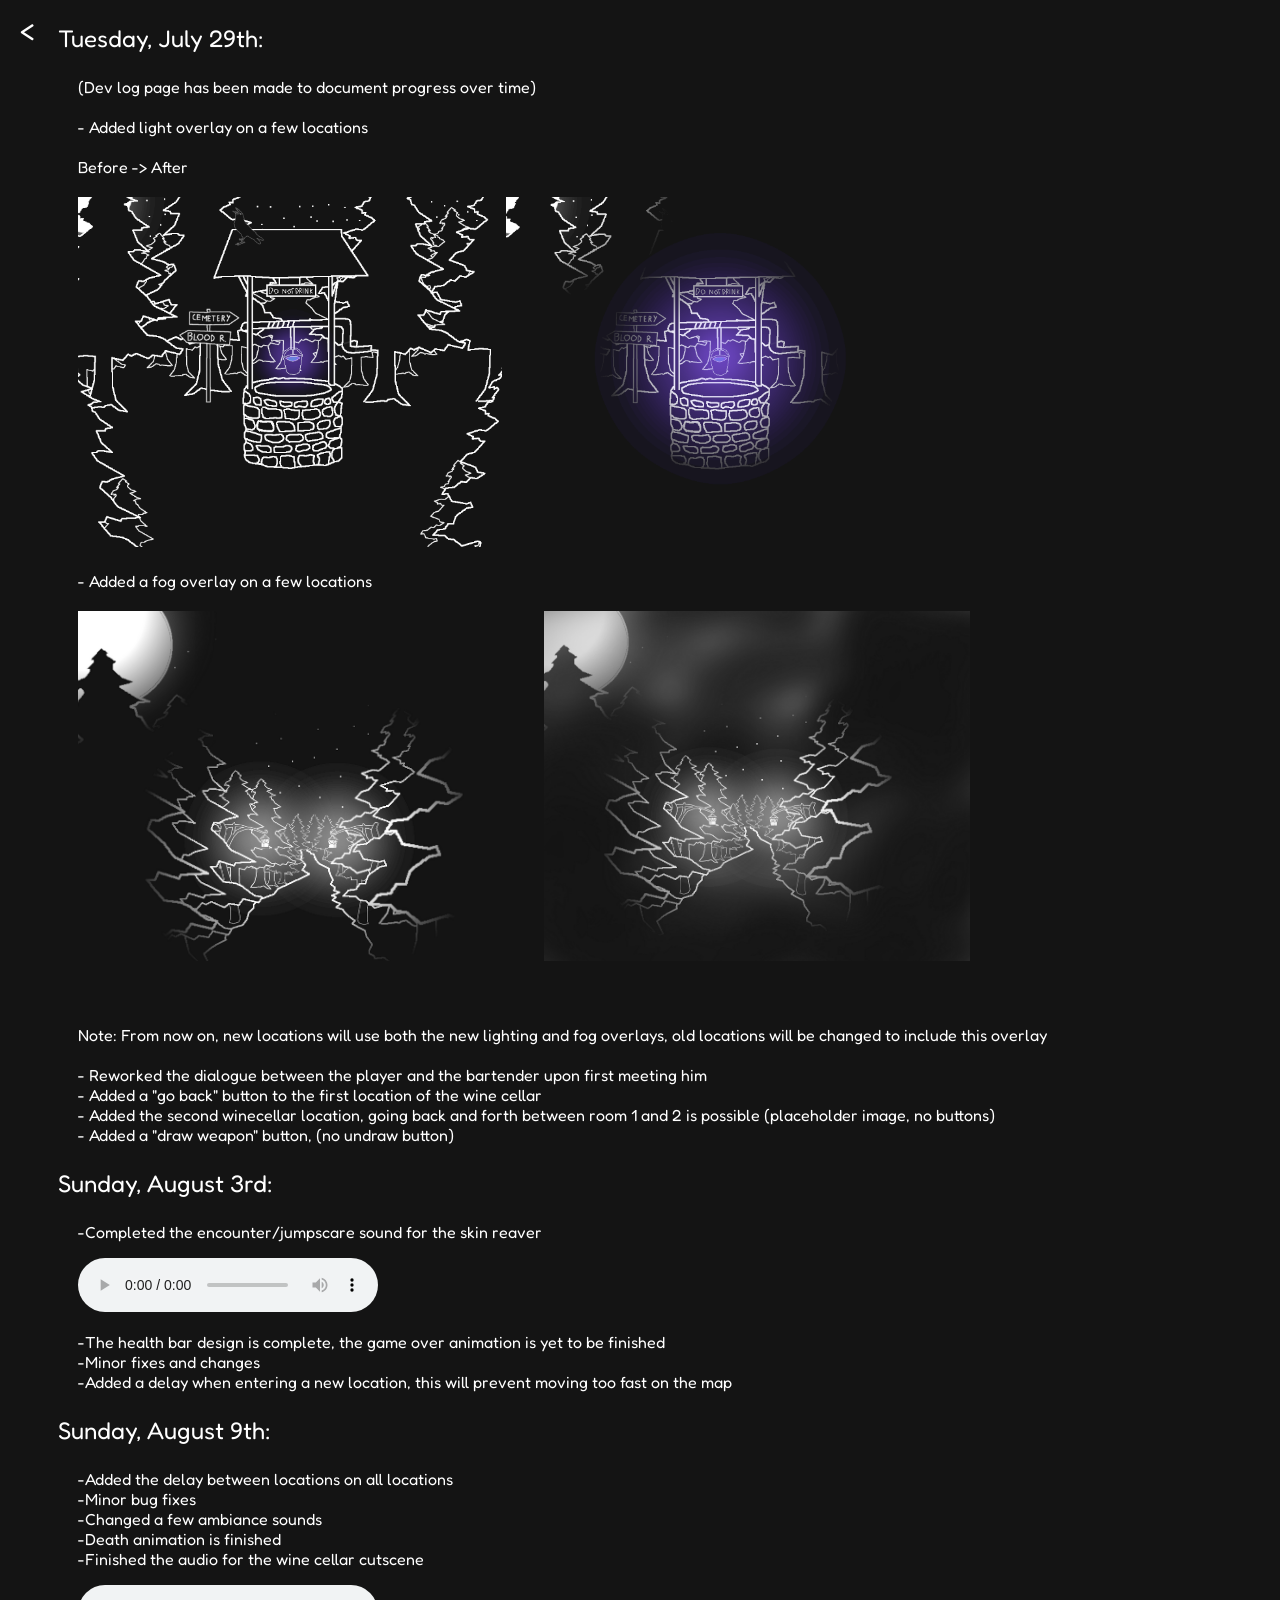
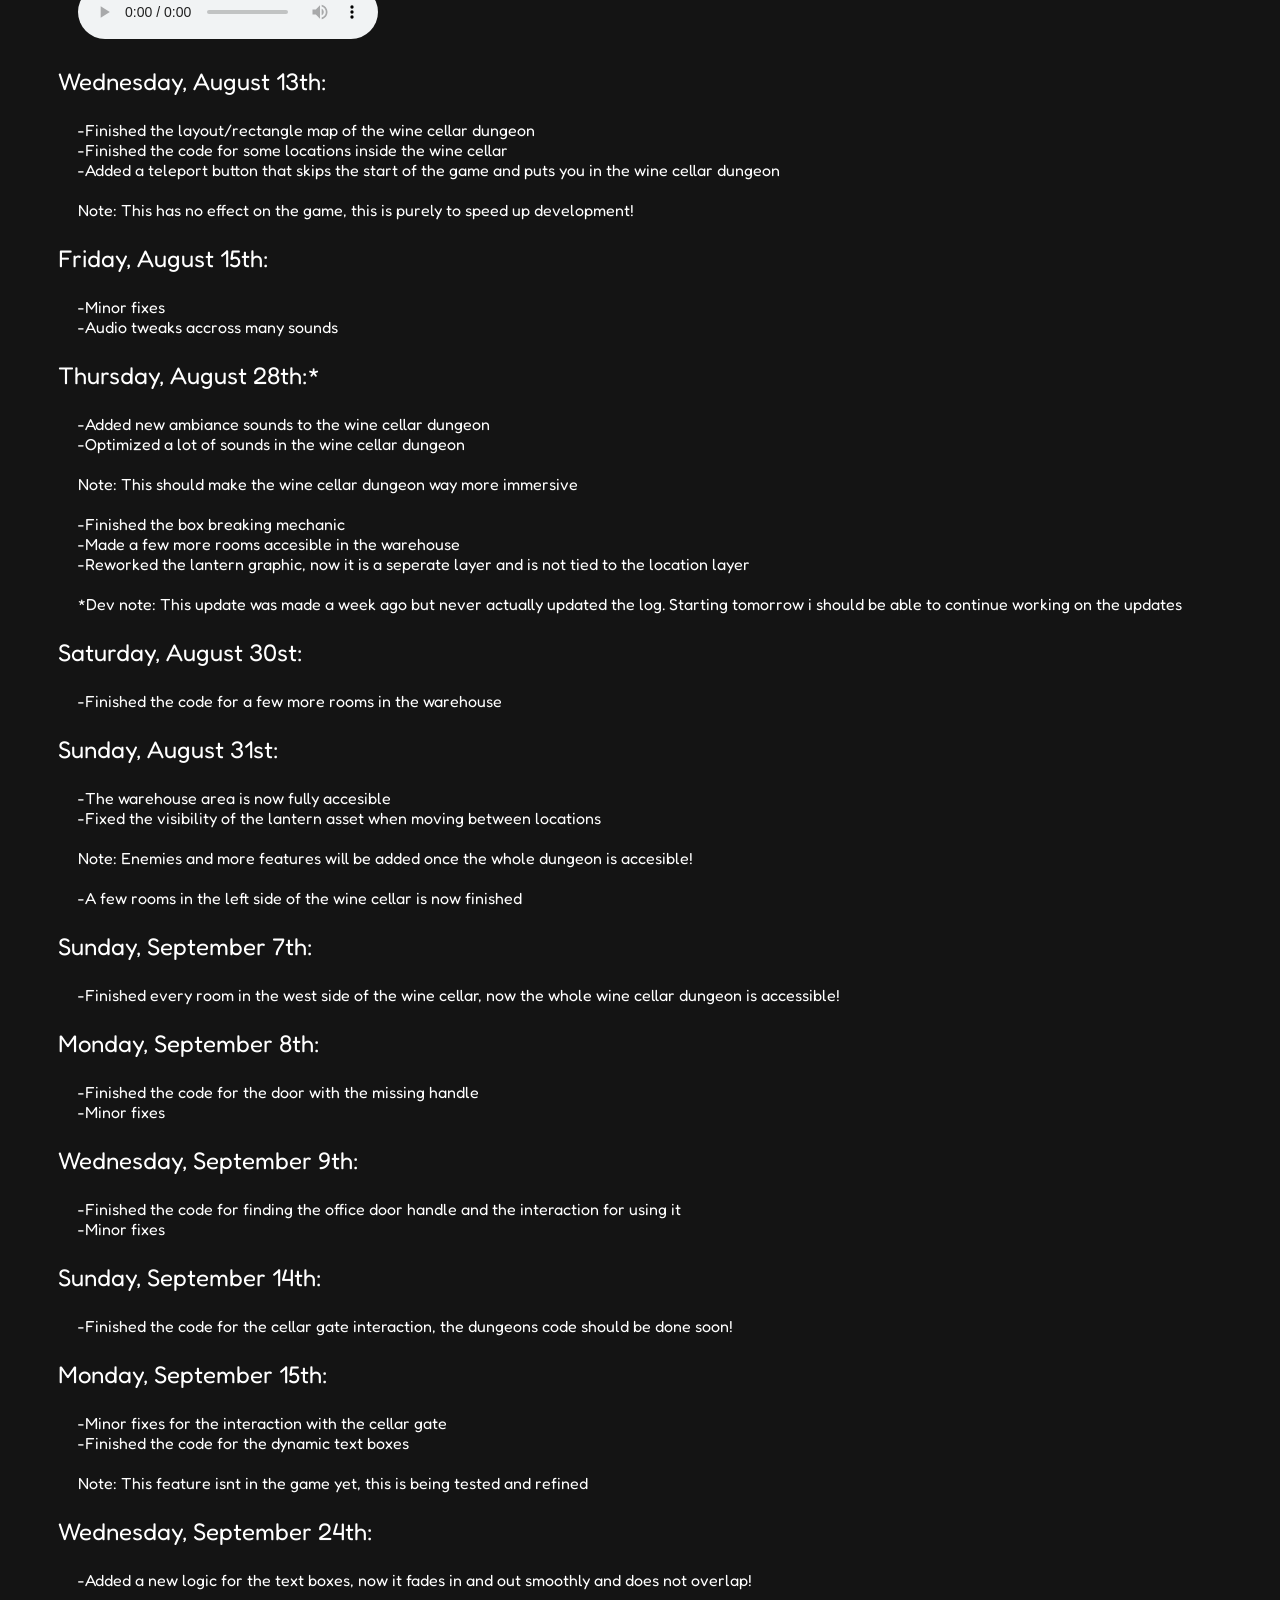
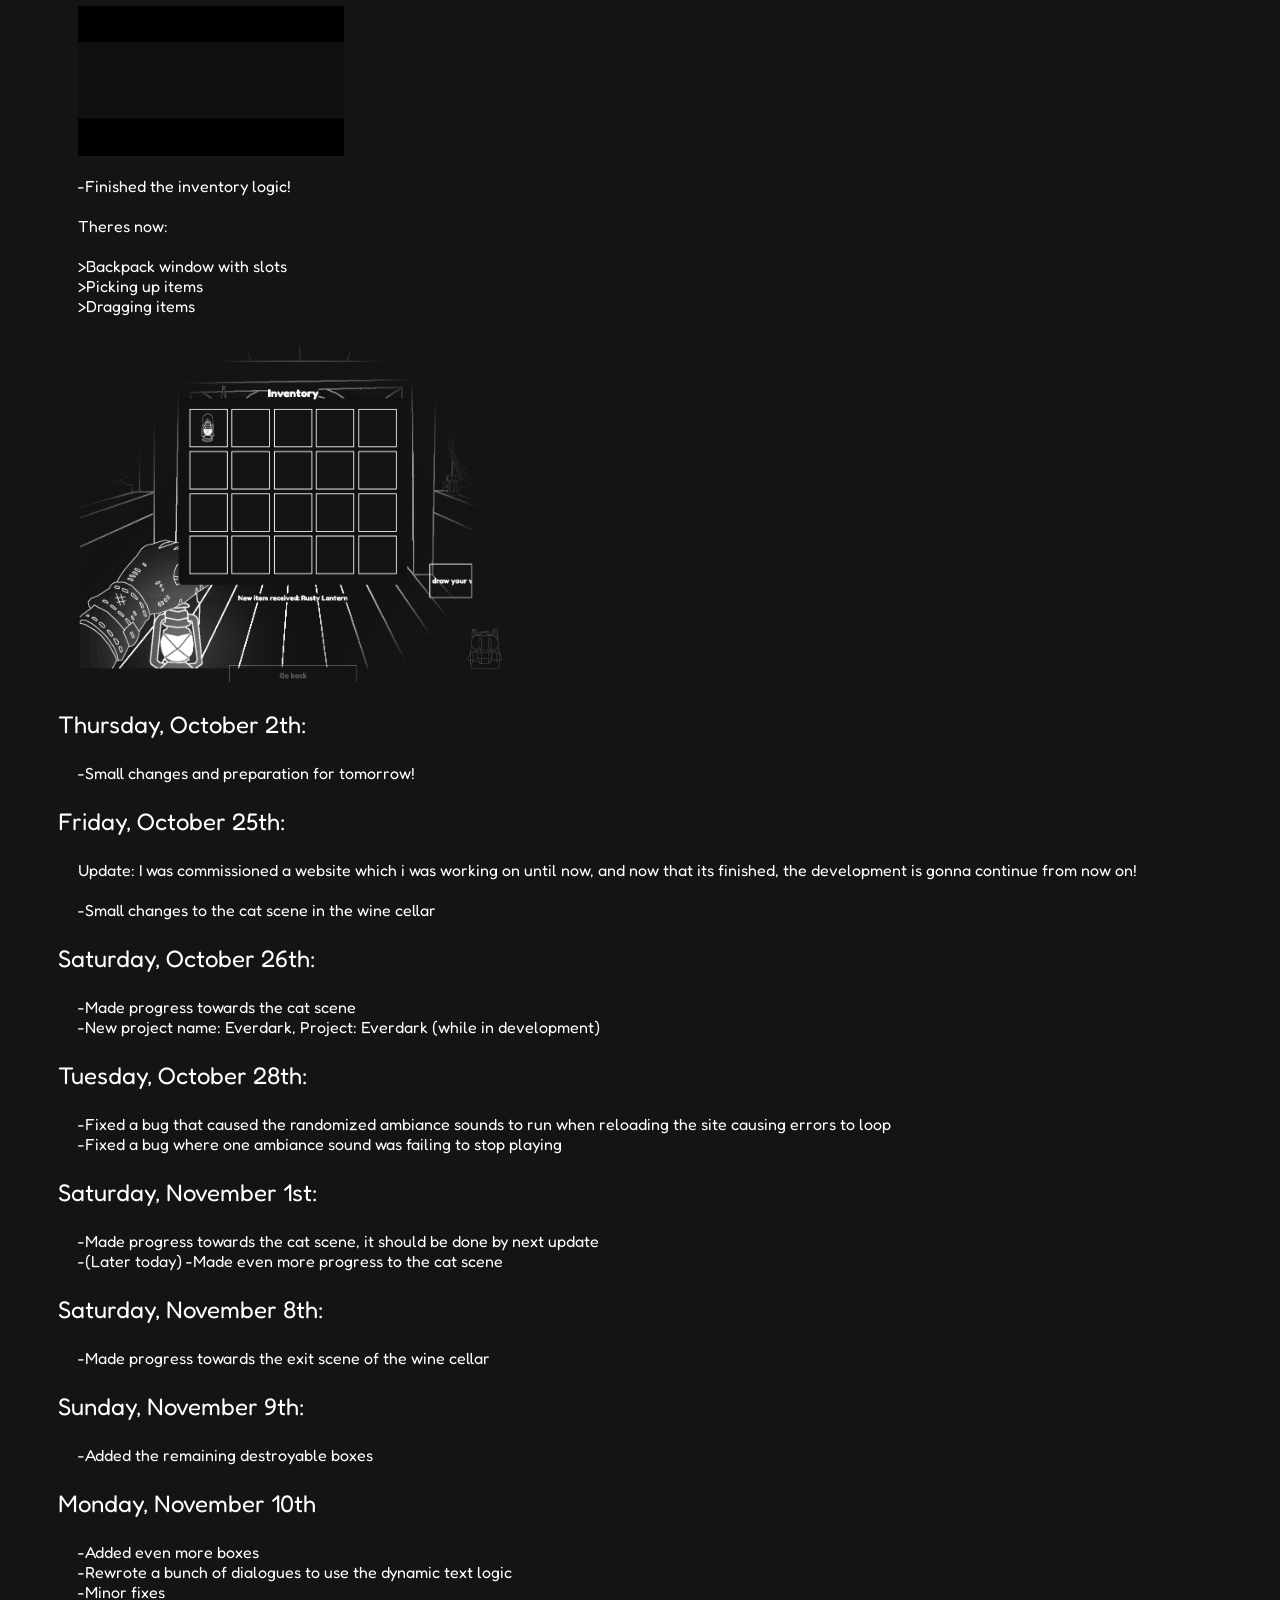
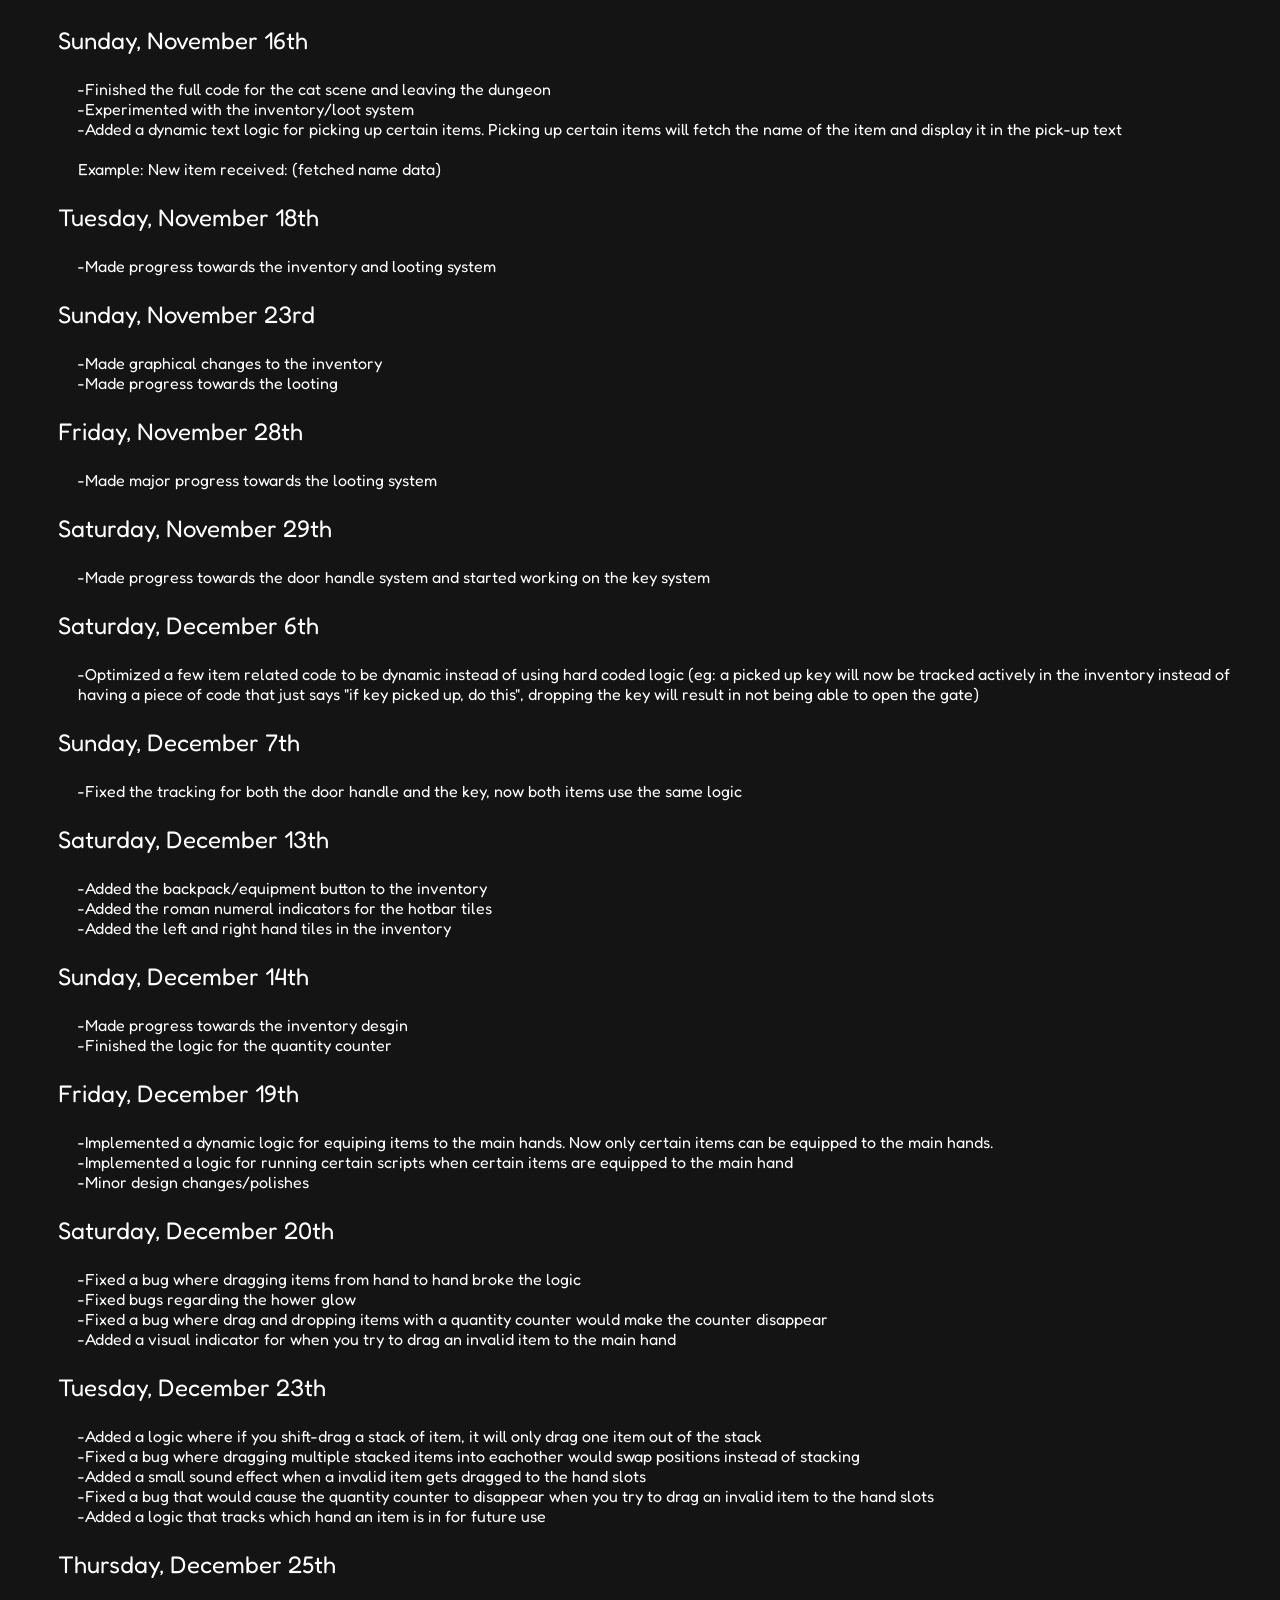
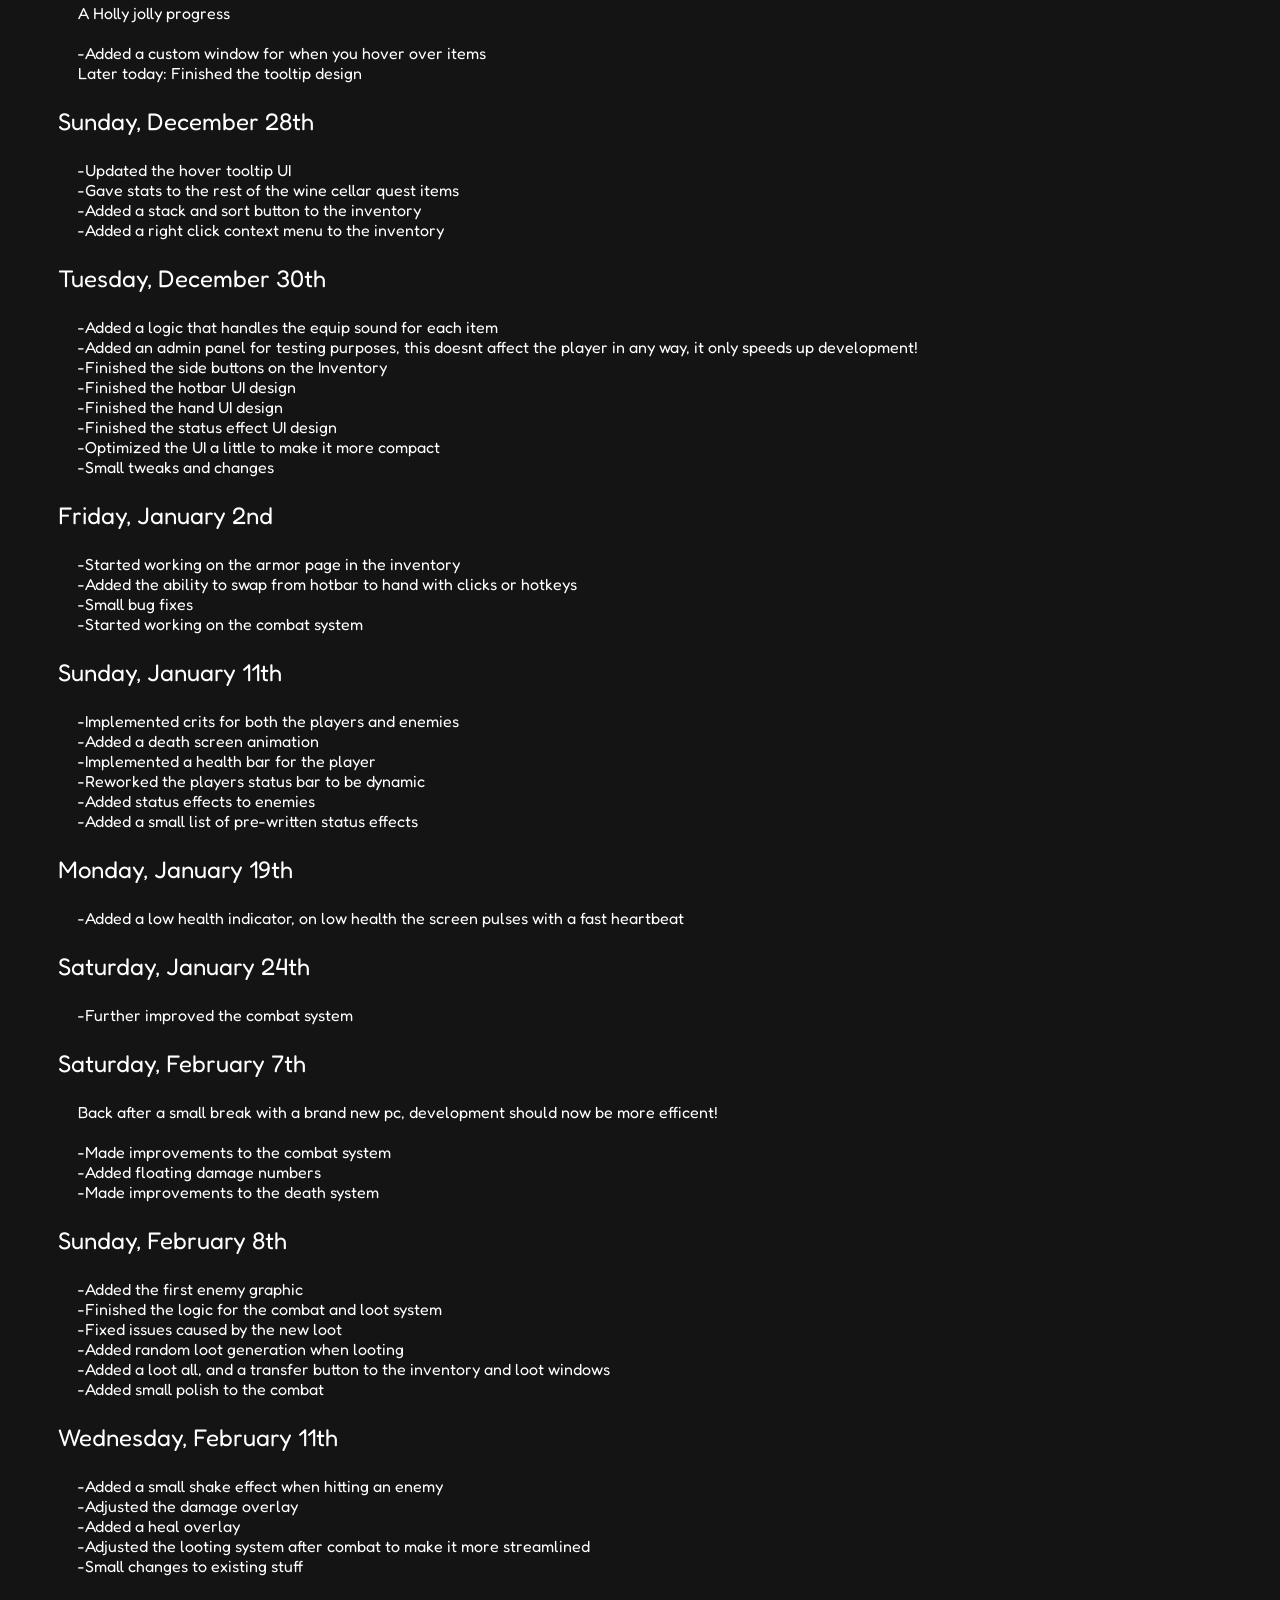
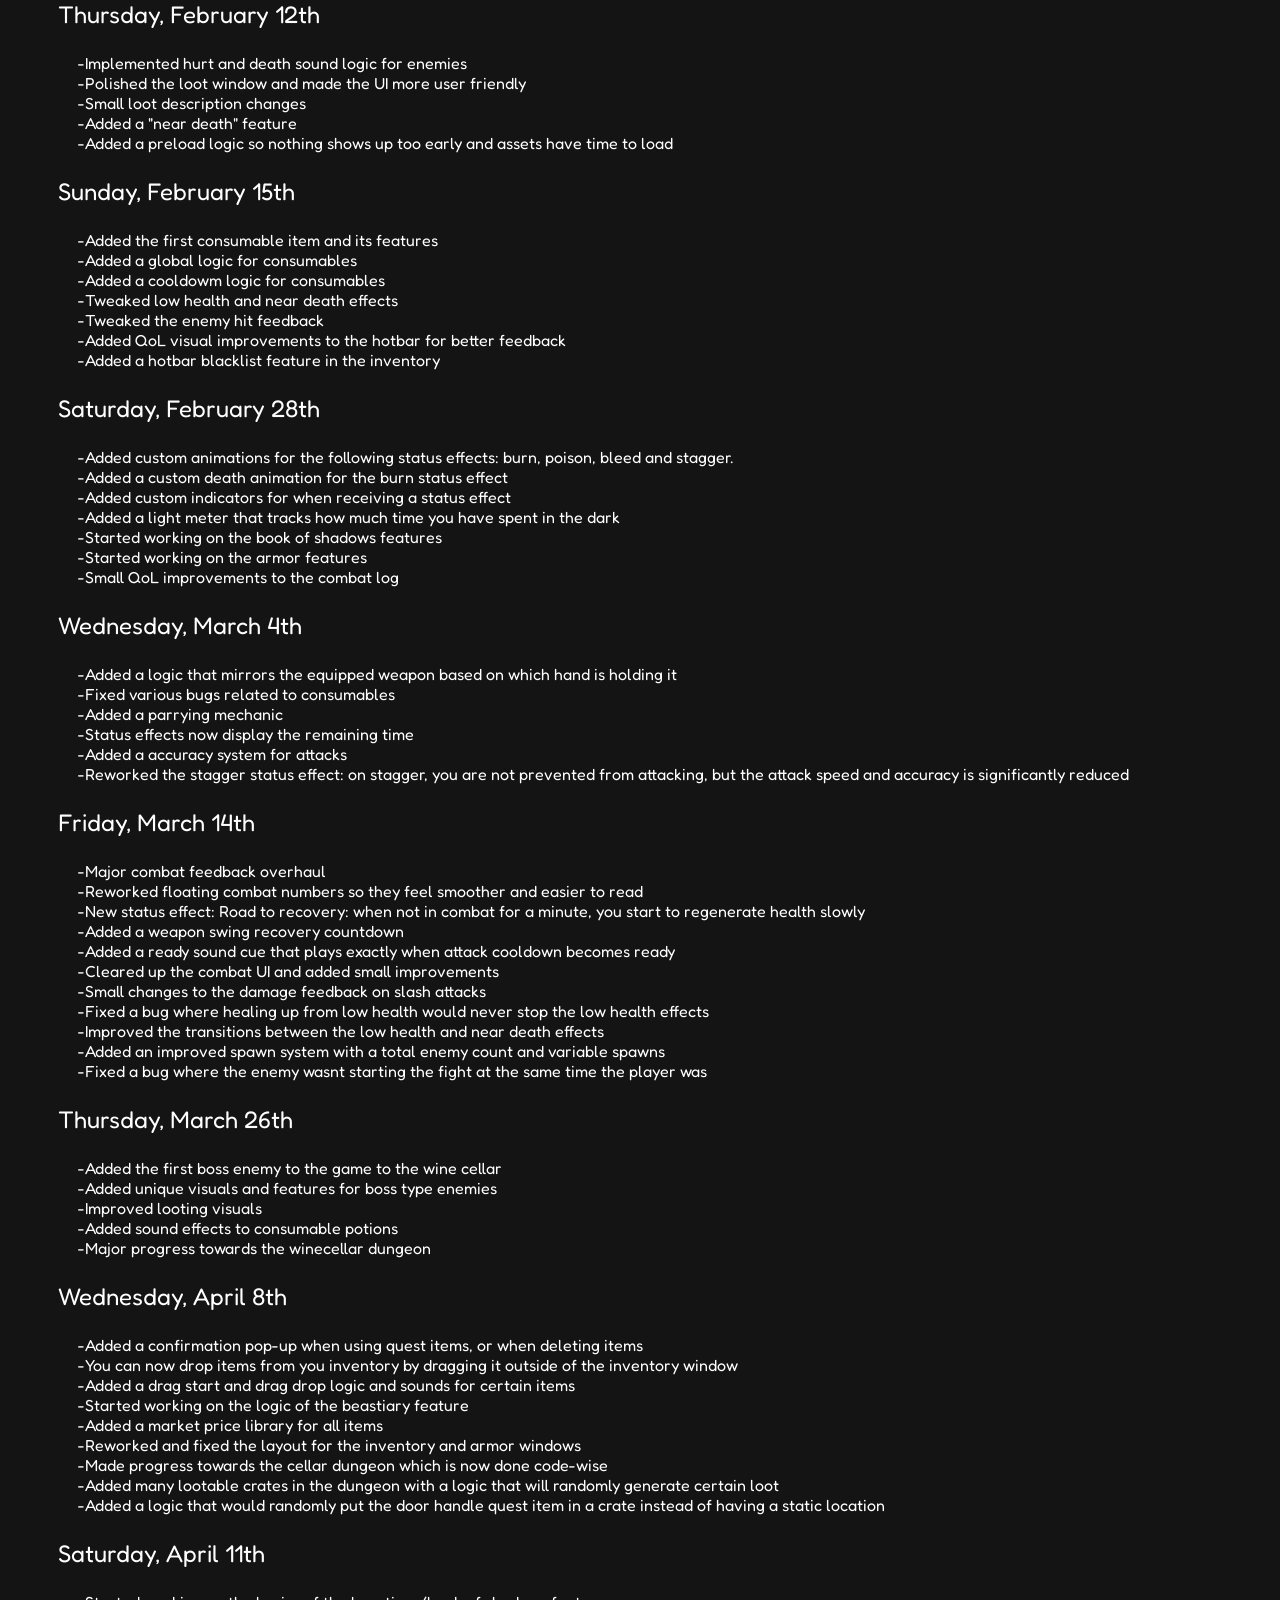
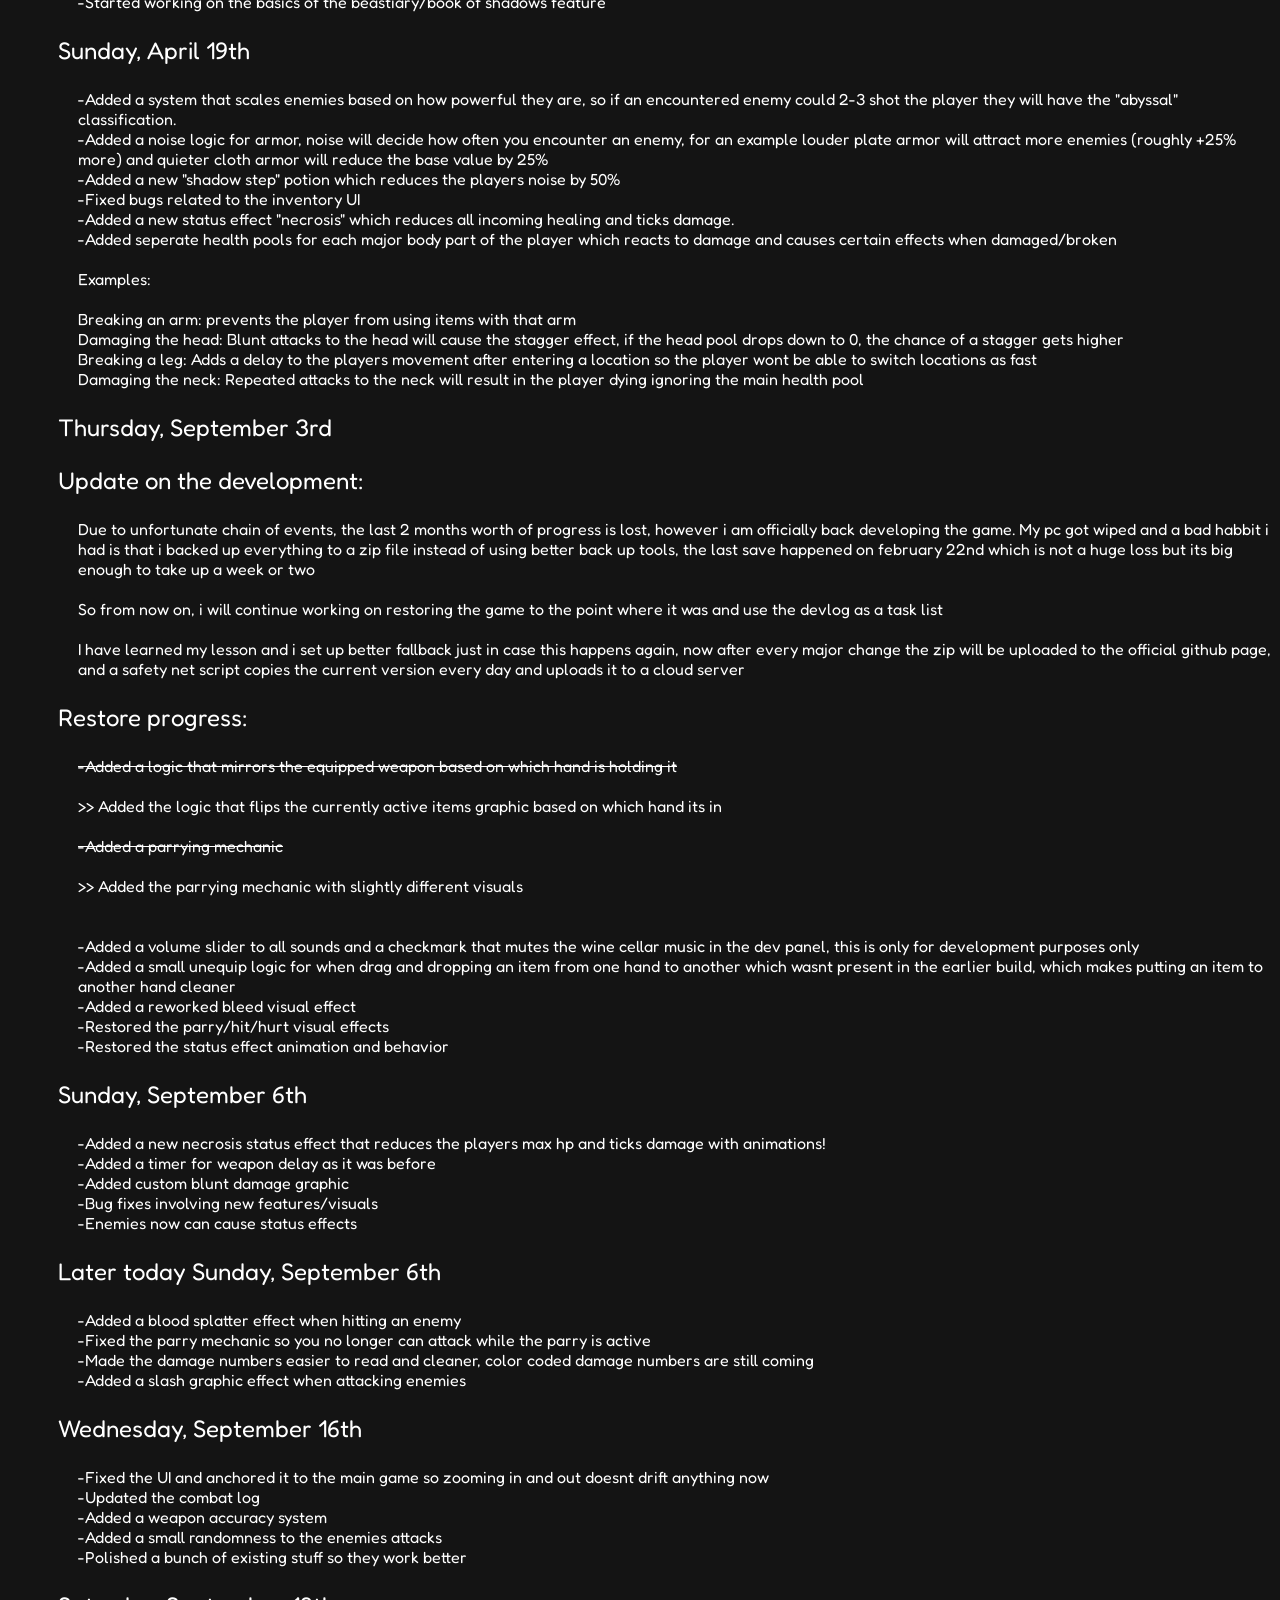
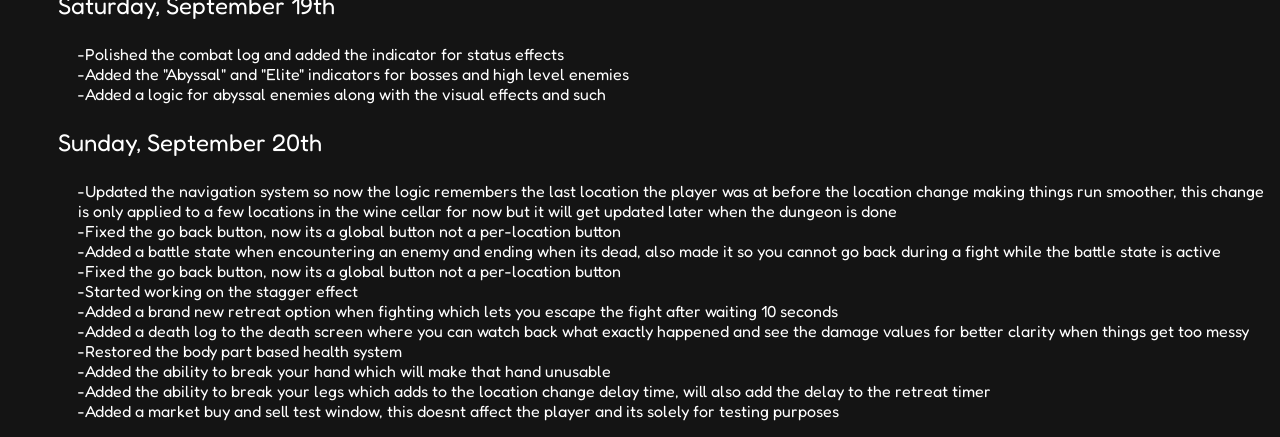
==== devlog.html @ 92f159e0 "Update devlog.html" ====
<!DOCTYPE html>
<html lang="en">
<head>
    <meta charset="UTF-8">
    <meta http-equiv="X-UA-Compatible" content="IE=edge">
    <meta name="viewport" content="width=device-width, initial-scale=1.0, user-scalable=0">
    <title>Dev log | Spooky's Hideout</title>
    <link rel="stylesheet" href="devlog.css">

    <link rel="preconnect" href="https://fonts.googleapis.com">
    <link rel="preconnect" href="https://fonts.gstatic.com" crossorigin>
    <link href="https://fonts.googleapis.com/css2?family=Fredoka+One&family=Staatliches&display=swap" rel="stylesheet"> 
    
</head>
<body>        

  <div class="backbflex">
<input type="button" style="color:white;" class="backbutton" value="<" onclick="location.href='index.html'"/>   
  </div>     

       
<div class="datebox">
<p class="date">Tuesday, July 29th:</p>
</div>

<div class="logbox">
<p class="log">(Dev log page has been made to document progress over time)<br><br>
  - Added light overlay on a few locations<br><br>Before -> After<br><br>
  <img src="example.png" alt="screenshot of no lighting effect" class="log-image"> <img src="example2.png" alt="screenshot of lighting effect" class="log-image2"><br><br>
  - Added a fog overlay on a few locations<br><br>
  <img src="fogexample2.png" alt="screenshot of no fog effect" class="log-image"> <img src="fogexample.png" alt="screenshot of fog effect" class="log-image2"><br><br>
  <br><br>Note: From now on, new locations will use both the new lighting and fog overlays, old locations will be changed to include this overlay<br><br>
  - Reworked the dialogue between the player and the bartender upon first meeting him<br>
  - Added a "go back" button to the first location of the wine cellar<br>
  - Added the second winecellar location, going back and forth between room 1 and 2 is possible (placeholder image, no buttons)<br>
  - Added a "draw weapon" button, (no undraw button)</p>
</div>

<div class="datebox">
<p class="date">Sunday, August 3rd:</p>
</div>

<div class="logbox">
<p class="log">-Completed the encounter/jumpscare sound for the skin reaver</p>
<audio controls>
  <source src="skin_reaver.wav" type="audio/mpeg">
</audio>
<p class="log">-The health bar design is complete, the game over animation is yet to be finished<br>-Minor fixes and changes
<br>-Added a delay when entering a new location, this will prevent moving too fast on the map</p>
</div>

<div class="datebox">
<p class="date">Sunday, August 9th:</p>
</div>
    
<div class="logbox">
<p class="log">-Added the delay between locations on all locations<br>-Minor bug fixes<br>-Changed a few ambiance sounds<br>-Death animation is finished<br>
-Finished the audio for the wine cellar cutscene</p>
<audio controls>
  <source src="catscene.mp3" type="audio/mpeg">
</audio>
</div>

<div class="datebox">
<p class="date">Wednesday, August 13th:</p>
</div>

<div class="logbox">
<p class="log">-Finished the layout/rectangle map of the wine cellar dungeon<br>-Finished the code for some locations inside the wine cellar<br>-Added a teleport button that skips the start of the game and puts you in the wine cellar dungeon<br><br>
Note: This has no effect on the game, this is purely to speed up development!</p>
</div>

<div class="datebox">
<p class="date">Friday, August 15th:</p>
</div>

<div class="logbox">
<p class="log">-Minor fixes<br>-Audio tweaks accross many sounds</p>
</div>

<div class="datebox">
<p class="date">Thursday, August 28th:*</p>
</div>


<div class="logbox">
<p class="log">-Added new ambiance sounds to the wine cellar dungeon<br>-Optimized a lot of sounds in the wine cellar dungeon<br><br>Note: This should make the wine cellar dungeon way more immersive
  <br><br>-Finished the box breaking mechanic<br>-Made a few more rooms accesible in the warehouse<br>
  -Reworked the lantern graphic, now it is a seperate layer and is not tied to the location layer<br><br>*Dev note: This update was made a week ago but never actually updated the log. Starting tomorrow i should be able to continue working on the updates</p>
</div>

<div class="datebox">
<p class="date">Saturday, August 30st:</p>
</div>

<div class="logbox">
<p class="log">-Finished the code for a few more rooms in the warehouse</p>
</div>

<div class="datebox">
<p class="date">Sunday, August 31st:</p>
</div>

<div class="logbox">
<p class="log">-The warehouse area is now fully accesible<br>-Fixed the visibility of the lantern asset when moving between locations<br><br>Note: Enemies and more features will be added once the whole dungeon is accesible!<br><br>-A few rooms in the left side of the wine cellar is now finished</p>
</div>

<div class="datebox">
<p class="date">Sunday, September 7th:</p>
</div>

<div class="logbox">
<p class="log">-Finished every room in the west side of the wine cellar, now the whole wine cellar dungeon is accessible!</p>
</div>

<div class="datebox">
<p class="date">Monday, September 8th:</p>
</div>

<div class="logbox">
<p class="log">-Finished the code for the door with the missing handle<br>-Minor fixes</p>
</div>

<div class="datebox">
<p class="date">Wednesday, September 9th:</p>
</div>

<div class="logbox">
<p class="log">-Finished the code for finding the office door handle and the interaction for using it<br>-Minor fixes</p>
</div>

<div class="datebox">
<p class="date">Sunday, September 14th:</p>
</div>

<div class="logbox">
<p class="log">-Finished the code for the cellar gate interaction, the dungeons code should be done soon!</p>
</div>

<div class="datebox">
<p class="date">Monday, September 15th:</p>
</div>

<div class="logbox">
<p class="log">-Minor fixes for the interaction with the cellar gate<br>-Finished the code for the dynamic text boxes<br><br>Note: This feature isnt in the game yet, this is being tested and refined</p>
</div>

<div class="datebox">
<p class="date">Wednesday, September 24th:</p>
</div>

<div class="logbox">
<p class="log">-Added a new logic for the text boxes, now it fades in and out smoothly and does not overlap!</p>
</div>

<div class="logbox">
<img src="text_showcase.gif" alt="A gif of the new text animation" class="log-image3">
</div>

<div class="logbox">
<p class="log">-Finished the inventory logic!<br><br>Theres now:<br><br>>Backpack window with slots<br>>Picking up items<br>>Dragging items</p>
</div>

<div class="logbox">
<img src="inventory_wip.png" alt="Screenshot of the work in progress inventory" class="log-image">
</div>

<div class="datebox">
<p class="date">Thursday, October 2th:</p>
</div>

<div class="logbox">
<p class="log">-Small changes and preparation for tomorrow!</p>
</div>

<div class="datebox">
<p class="date">Friday, October 25th:</p>
</div>

<div class="logbox">
<p class="log">Update: I was commissioned a website which i was working on until now, and now that its finished, the development is gonna continue from now on!<br><br>
-Small changes to the cat scene in the wine cellar </p>
</div>

<div class="datebox">
<p class="date">Saturday, October 26th:</p>
</div>

<div class="logbox">
<p class="log">-Made progress towards the cat scene<br>-New project name: Everdark, Project: Everdark (while in development)</p>
</div>

<div class="datebox">
<p class="date">Tuesday, October 28th:</p>
</div>

<div class="logbox">
<p class="log">-Fixed a bug that caused the randomized ambiance sounds to run when reloading the site causing errors to loop<br>-Fixed a bug where one ambiance sound was failing to stop playing</p>
</div>

<div class="datebox">
<p class="date">Saturday, November 1st:</p>
</div>

<div class="logbox">
<p class="log">-Made progress towards the cat scene, it should be done by next update<br>-(Later today) -Made even more progress to the cat scene</p>
</div>

<div class="datebox">
<p class="date">Saturday, November 8th:</p>
</div>

<div class="logbox">
<p class="log">-Made progress towards the exit scene of the wine cellar</p>
</div>

<div class="datebox">
<p class="date">Sunday, November 9th:</p>
</div>

<div class="logbox">
<p class="log">-Added the remaining destroyable boxes</p>
</div>

<div class="datebox">
<p class="date">Monday, November 10th</p>
</div>

<div class="logbox">
<p class="log">-Added even more boxes<br>-Rewrote a bunch of dialogues to use the dynamic text logic<br>-Minor fixes</p>
</div>

<div class="datebox">
<p class="date">Sunday, November 16th</p>
</div>

<div class="logbox">
<p class="log">-Finished the full code for the cat scene and leaving the dungeon<br>-Experimented with the inventory/loot system<br>-Added a dynamic text logic for
 picking up certain items. Picking up certain items will fetch the name of the item and display it in the pick-up text<BR><BR>Example: New item received: (fetched name data)</p>
</div>

<div class="datebox">
<p class="date">Tuesday, November 18th</p>
</div>

<div class="logbox">
<p class="log">-Made progress towards the inventory and looting system</p>
</div>

<div class="datebox">
<p class="date">Sunday, November 23rd</p>
</div>

<div class="logbox">
<p class="log">-Made graphical changes to the inventory<br>-Made progress towards the looting</p>
</div>

<div class="datebox">
<p class="date">Friday, November 28th</p>
</div>

<div class="logbox">
<p class="log">-Made major progress towards the looting system</p>
</div>

<div class="datebox">
<p class="date">Saturday, November 29th</p>
</div>

<div class="logbox">
<p class="log">-Made progress towards the door handle system and started working on the key system</p>
</div>

<div class="datebox">
<p class="date">Saturday, December 6th</p>
</div>

<div class="logbox">
<p class="log">-Optimized a few item related code to be dynamic instead of using hard coded logic (eg: a picked up key will now be tracked actively in the inventory
instead of having a piece of code that just says "if key picked up, do this", dropping the key will result in not being able to open the gate)</p>
</div>

<div class="datebox">
<p class="date">Sunday, December 7th</p>
</div>

<div class="logbox">
<p class="log">-Fixed the tracking for both the door handle and the key, now both items use the same logic</p>
</div>

<div class="datebox">
<p class="date">Saturday, December 13th</p>
</div>

<div class="logbox">
<p class="log">-Added the backpack/equipment button to the inventory<br>-Added the roman numeral indicators for the hotbar tiles<br>-Added the left and right hand tiles in the inventory</p>
</div>

<div class="datebox">
<p class="date">Sunday, December 14th</p>
</div>

<div class="logbox">
<p class="log">-Made progress towards the inventory desgin<br>-Finished the logic for the quantity counter</p>
</div>

<div class="datebox">
<p class="date">Friday, December 19th</p>
</div>

<div class="logbox">
<p class="log">-Implemented a dynamic logic for equiping items to the main hands. Now only certain items can be equipped to the main hands.<br>
  -Implemented a logic for running certain scripts when certain items are equipped to the main hand<br>-Minor design changes/polishes</p>
</div>

<div class="datebox">
<p class="date">Saturday, December 20th</p>
</div>

<div class="logbox">
<p class="log">-Fixed a bug where dragging items from hand to hand broke the logic<br>-Fixed bugs regarding the hower glow<br>-Fixed a bug where drag and dropping items
with a quantity counter would make the counter disappear<br>-Added a visual indicator for when you try to drag an invalid item to the main hand</p>
</div>

<div class="datebox">
<p class="date">Tuesday, December 23th</p>
</div>

<div class="logbox">
<p class="log">-Added a logic where if you shift-drag a stack of item, it will only drag one item out of the stack<br>
-Fixed a bug where dragging multiple stacked items into eachother would swap positions instead of stacking<br>
-Added a small sound effect when a invalid item gets dragged to the hand slots<br>
-Fixed a bug that would cause the quantity counter to disappear when you try to drag an invalid item to the hand slots<br>
-Added a logic that tracks which hand an item is in for future use<br></p>
</div>

<div class="datebox">
<p class="date">Thursday, December 25th</p>
</div>

<div class="logbox">
<p class="log">A Holly jolly progress<br><br>-Added a custom window for when you hover over items<br>Later today: Finished the tooltip design</p>
</div>

<div class="datebox">
<p class="date">Sunday, December 28th</p>
</div>

<div class="logbox">
<p class="log">-Updated the hover tooltip UI<br>-Gave stats to the rest of the wine cellar quest items<br>-Added a stack and sort button to the inventory<br>-Added a right click context menu to the inventory</p>
</div>

<div class="datebox">
<p class="date">Tuesday, December 30th</p>
</div>

<div class="logbox">
<p class="log">-Added a logic that handles the equip sound for each item<br>-Added an admin panel for testing purposes, this doesnt affect the player in any way, it only speeds up development!<br>-Finished the side buttons on the Inventory
<br>-Finished the hotbar UI design<br>-Finished the hand UI design<br>-Finished the status effect UI design<br>-Optimized the UI a little to make it more compact<br>-Small tweaks and changes </p>
</div>

<div class="datebox">
<p class="date">Friday, January 2nd</p>
</div>

<div class="logbox">
<p class="log">-Started working on the armor page in the inventory<br>-Added the ability to swap from hotbar to hand with clicks or hotkeys
<br>-Small bug fixes<br>-Started working on the combat system</p>
</div>

<div class="datebox">
<p class="date">Sunday, January 11th</p>
</div>

<div class="logbox">
<p class="log">-Implemented crits for both the players and enemies<br>-Added a death screen animation<br>-Implemented a health bar for the player<br>-Reworked the players status bar to be dynamic<br>-Added status effects to enemies<br>-Added a small list of pre-written status effects</p>
</div>

<div class="datebox">
<p class="date">Monday, January 19th</p>
</div>

<div class="logbox">
<p class="log">-Added a low health indicator, on low health the screen pulses with a fast heartbeat<br></p>
</div>

<div class="datebox">
<p class="date">Saturday, January 24th</p>
</div>

<div class="logbox">
<p class="log">-Further improved the combat system<br></p>
</div>

<div class="datebox">
<p class="date">Saturday, February 7th</p>
</div>

<div class="logbox">
<p class="log">Back after a small break with a brand new pc, development should now be more efficent!<br><br>-Made improvements to the combat system<br>-Added floating damage numbers<br>-Made improvements to the death system</p>
</div>

<div class="datebox">
<p class="date">Sunday, February 8th</p>
</div>

<div class="logbox">
<p class="log">-Added the first enemy graphic<br>-Finished the logic for the combat and loot system<br>-Fixed issues caused by the new loot<br>-Added random loot generation when looting<br>-Added a loot all, and a transfer button to the inventory and loot windows<br>-Added small polish to the combat</p>
</div>

<div class="datebox">
<p class="date">Wednesday, February 11th</p>
</div>

<div class="logbox">
<p class="log">-Added a small shake effect when hitting an enemy<br>-Adjusted the damage overlay<br>-Added a heal overlay<br>-Adjusted the looting system after combat to make it more streamlined<br>-Small changes to existing stuff</p>
</div>

<div class="datebox">
<p class="date">Thursday, February 12th</p>
</div>

<div class="logbox">
<p class="log">-Implemented hurt and death sound logic for enemies<br>-Polished the loot window and made the UI more user friendly<br>-Small loot description changes<br>-Added a "near death" feature<br>-Added a preload logic so nothing shows up too early and assets have time to load</p>
</div>

<div class="datebox">
<p class="date">Sunday, February 15th</p>
</div>

<div class="logbox">
<p class="log">-Added the first consumable item and its features<br>-Added a global logic for consumables<br>-Added a cooldowm logic for consumables<br>-Tweaked low health and near death effects<br>-Tweaked the enemy hit feedback<br>-Added QoL visual improvements to the hotbar for better feedback<br>-Added a hotbar blacklist feature in the inventory</p>
</div>

<div class="datebox">
<p class="date">Saturday, February 28th</p>
</div>

<div class="logbox">
<p class="log">-Added custom animations for the following status effects: burn, poison, bleed and stagger.<br>-Added a custom death animation for the burn status effect<br>-Added custom indicators for when receiving a status effect
<br>-Added a light meter that tracks how much time you have spent in the dark<br>-Started working on the book of shadows features<br>-Started working on the armor features<br>-Small QoL improvements to the combat log</p>
</div>

<div class="datebox">
<p class="date">Wednesday, March 4th</p>
</div>

<div class="logbox">
<p class="log">-Added a logic that mirrors the equipped weapon based on which hand is holding it<br>-Fixed various bugs related to consumables<br>-Added a parrying mechanic<br>-Status effects now display the remaining time<br>-Added a accuracy system for attacks<br>-Reworked the stagger status effect: on stagger, you are not prevented from attacking, but the attack speed and accuracy is significantly reduced</p>
</div>

<div class="datebox">
<p class="date">Friday, March 14th</p>
</div>

<div class="logbox">
<p class="log">-Major combat feedback overhaul<br>-Reworked floating combat numbers so they feel smoother and easier to read<br>-New status effect: Road to recovery: when not in combat for a minute, you start to regenerate health slowly<br>-Added a weapon swing recovery countdown<br>-Added a ready sound cue that plays exactly when attack cooldown becomes ready<br>-Cleared up the combat UI and added small improvements<br>-Small changes to the damage feedback on slash attacks<br>-Fixed a bug where healing up from low health would never stop the low health effects<br>-Improved the transitions between the low health and near death effects<br>-Added an improved spawn system with a total enemy count and variable spawns<br>-Fixed a bug where the enemy wasnt starting the fight at the same time the player was</p>
</div>

<div class="datebox">
<p class="date">Thursday, March 26th</p>
</div>

<div class="logbox">
<p class="log">-Added the first boss enemy to the game to the wine cellar<br>-Added unique visuals and features for boss type enemies<br>-Improved looting visuals<br>-Added sound effects to consumable potions<br>-Major progress towards the winecellar dungeon</p>
</div>

<div class="datebox">
<p class="date">Wednesday, April 8th</p>
</div>

<div class="logbox">
<p class="log">-Added a confirmation pop-up when using quest items, or when deleting items<br>-You can now drop items from you inventory by dragging it outside of the inventory window<br>-Added a drag start and drag drop logic and sounds for certain items<br>-Started working on the logic of the beastiary feature<br>-Added a market price library for all items<br>-Reworked and fixed the layout for the inventory and armor windows<br>-Made progress towards the cellar dungeon which is now done code-wise<br>-Added many lootable crates in the dungeon with a logic that will randomly generate certain loot<br>-Added a logic that would randomly put the door handle quest item in a crate instead of having a static location</p>
</div>

<div class="datebox">
<p class="date">Saturday, April 11th</p>
</div>

<div class="logbox">
<p class="log">-Started working on the basics of the beastiary/book of shadows feature</p>
</div>

<div class="datebox">
<p class="date">Sunday, April 19th</p>
</div>

<div class="logbox">
<p class="log">-Added a system that scales enemies based on how powerful they are, so if an encountered enemy could 2-3 shot the player they will have the "abyssal" classification.<br>-Added a noise logic for armor, noise will decide how often you encounter an enemy, for an example louder plate armor will attract more enemies (roughly +25% more) and quieter cloth armor will reduce the base value by 25%<br>-Added a new "shadow step" potion which reduces the players noise by 50%<br>-Fixed bugs related to the inventory UI<br>-Added a new status effect "necrosis" which reduces all incoming healing and ticks damage.<br>-Added seperate health pools for each major body part of the player which reacts to damage and causes certain effects when damaged/broken<br><br>Examples:<br><br>Breaking an arm: prevents the player from using items with that arm<br>Damaging the head: Blunt attacks to the head will cause the stagger effect, if the head pool drops down to 0, the chance of a stagger gets higher<br>Breaking a leg: Adds a delay to the players movement after entering a location so the player wont be able to switch locations as fast<br>Damaging the neck: Repeated attacks to the neck will result in the player dying ignoring the main health pool</p>
</div>

<div class="datebox">
<p class="date">Thursday, September 3rd</p>
</div>

<div class="datebox">
<p class="date">Update on the development:</p>
</div>

<div class="logbox">
<p class="log">Due to unfortunate chain of events, the last 2 months worth of progress is lost, however i am officially back developing the game. My pc got wiped and a bad habbit i had is that i backed up everything to a zip file instead of using better back up tools, the last save happened on february 22nd which is not a huge loss but its big enough to take up a week or two<br><br>So from now on, i will continue working on restoring the game to the point where it was and use the devlog as a task list<br><br>I have learned my lesson and i set up better fallback just in case this happens again, now after every major change the zip will be uploaded to the official github page, and a safety net script copies the current version every day and uploads it to a cloud server</p>
</div>

<div class="datebox">
<p class="date">Restore progress:</p>
</div>


<div class="logbox">
<p class="log"><s>-Added a logic that mirrors the equipped weapon based on which hand is holding it</s><br>
  <br>>> Added the logic that flips the currently active items graphic based on which hand its in<br><br>
  <s>-Added a parrying mechanic</s><br>
  <br>>> Added the parrying mechanic with slightly different visuals<br><br>
  <br>-Added a volume slider to all sounds and a checkmark that mutes the wine cellar music in the dev panel, this is only for development purposes only
  <br>-Added a small unequip logic for when drag and dropping an item from one hand to another which wasnt present in the earlier build, which makes putting an item to another hand cleaner
  <br>-Added a reworked bleed visual effect
  <br>-Restored the parry/hit/hurt visual effects
  <br>-Restored the status effect animation and behavior
  <br>
</p>
</div>

<div class="datebox">
<p class="date">Sunday, September 6th</p>
</div>

<div class="logbox">
<p class="log">-Added a new necrosis status effect that reduces the players max hp and ticks damage with animations!
  <br>-Added a timer for weapon delay as it was before
  <br>-Added custom blunt damage graphic
  <br>-Bug fixes involving new features/visuals
  <br>-Enemies now can cause status effects
</p>
</div>

<div class="datebox">
<p class="date">Later today Sunday, September 6th</p>
</div>

<div class="logbox">
<p class="log">-Added a blood splatter effect when hitting an enemy
 <br>-Fixed the parry mechanic so you no longer can attack while the parry is active
 <br>-Made the damage numbers easier to read and cleaner, color coded damage numbers are still coming
 <br>-Added a slash graphic effect when attacking enemies 
</p>
</div>

<div class="datebox">
<p class="date">Wednesday, September 16th</p>
</div>

<div class="logbox">
<p class="log">-Fixed the UI and anchored it to the main game so zooming in and out doesnt drift anything now
  <br>-Updated the combat log
  <br>-Added a weapon accuracy system
  <br>-Added a small randomness to the enemies attacks
  <br>-Polished a bunch of existing stuff so they work better
</p>
</div>

<div class="datebox">
<p class="date">Saturday, September 19th</p>
</div>


<div class="logbox">
<p class="log">-Polished the combat log and added the indicator for status effects
  <br>-Added the "Abyssal" and "Elite" indicators for bosses and high level enemies
  <br>-Added a logic for abyssal enemies along with the visual effects and such
</p>
</div>

<div class="datebox">
<p class="date">Sunday, September 20th</p>
</div>

<div class="logbox">
<p class="log">-Updated the navigation system so now the logic remembers the last location the player was at before the location change making things run smoother, this change is only applied to a few locations in the wine cellar for now but it will get updated later when the dungeon is done
  <br>-Fixed the go back button, now its a global button not a per-location button
  <br>-Added a battle state when encountering an enemy and ending when its dead, also made it so you cannot go back during a fight while the battle state is active
  <br>-Fixed the go back button, now its a global button not a per-location button
   <br>-Started working on the stagger effect
   <br>-Added a brand new retreat option when fighting which lets you escape the fight after waiting 10 seconds
   <br>-Added a death log to the death screen where you can watch back what exactly happened and see the damage values for better clarity when things get too messy
   <br>-Restored the body part based health system
   <br>-Added the ability to break your hand which will make that hand unusable
   <br>-Added the ability to break your legs which adds to the location change delay time, will also add the delay to the retreat timer
   <br>-Added a market buy and sell test window, this doesnt affect the player and its solely for testing purposes
</p>
</div>

<script>
  window.addEventListener("load", function () {
    window.scrollTo(0, document.body.scrollHeight);
  });
</script>
<!--havent gotten to finishing the dialogues in the cat-scene, make sure to finish it later, next time work on either of these: lootable crates, enemies, -->

<!--mobile only---
<div class="mobilediv">
    <p class="mobilee" style="color: white;">Sorry, still working on the mobile port. It should be done soon! :D </p>
    </div>




    <div class="dropdown">
      <button class="dropbtn">Menu</button>
      <div class="dropdown-content">
        <a onclick="location.href='home.html'">Home</a>
        <a onclick="location.href='socials.html'">Socials</a>
        <a onclick="location.href='aboutme.html'">About Me</a>
        <a onclick="location.href='news.html'">Hideout</a>
        <a onclick="location.href='cult.html'">Cult</a>
      </div>
    </div>



</body>
</html>
-->
---- devlog.css ----
body {
  background-color: rgb(20, 20, 20);
}


.backbflex {
  position: fixed;  /* Stay stuck to the corner, even on scroll */
  top: 10px;
  left: 10px;
  z-index: 1000;
}

.backbutton {
  all: unset;
  font-family: 'Fredoka One', cursive;
  font-size: 28px;
  color: white;
  cursor: pointer;
  padding: 6px 10px;
  display: inline-block;
  line-height: 1;
}

.datebox {
padding-left: 50px;
}

.date {
user-select: none;
  font-family: 'Fredoka One', cursive;
  color: white;
  font-size: x-large;
}

.logbox {
  padding-left: 70px; /* Same here */
}

.log {
  user-select: none;
  font-family: 'Fredoka One', cursive;
  color: white;
}

.log-image {
 height: 350px;
}

.log-image2 {
 height: 350px;
}

.log-image3 {
 height: 150px;
}

.intro {
  user-select: none;
  font-family: 'Fredoka One', cursive;
  color: white;
  text-align: center;
  font-size: larger;
}


/* Responsive rules - only affect small viewports, leave desktop unchanged */
@media (max-width: 800px) {
  .datebox,
  .logbox {
    padding-left: 16px;
    padding-right: 16px;
  }

  .date {
    font-size: large;
  }

  .log {
    font-size: 16px;
    line-height: 1.4;
  }

  .backbflex {
    top: 8px;
    left: 8px;
  }

  .backbutton {
    font-size: 20px;
    padding: 4px 8px;
  }

  .log-image,
  .log-image2,
  .log-image3 {
    height: auto;
    max-width: 100%;
    display: block;
    margin: 8px 0;
  }

  audio {
    width: 100%;
    max-width: 100%;
  }

  .intro {
    font-size: 1.05rem;
    padding: 4px 2px;
  }
}

@media (max-width: 420px) {
  .date {
    font-size: 1.05rem;
  }

  .log {
    font-size: 15px;
  }
  .backbutton {
    font-size: 18px;
  }
}
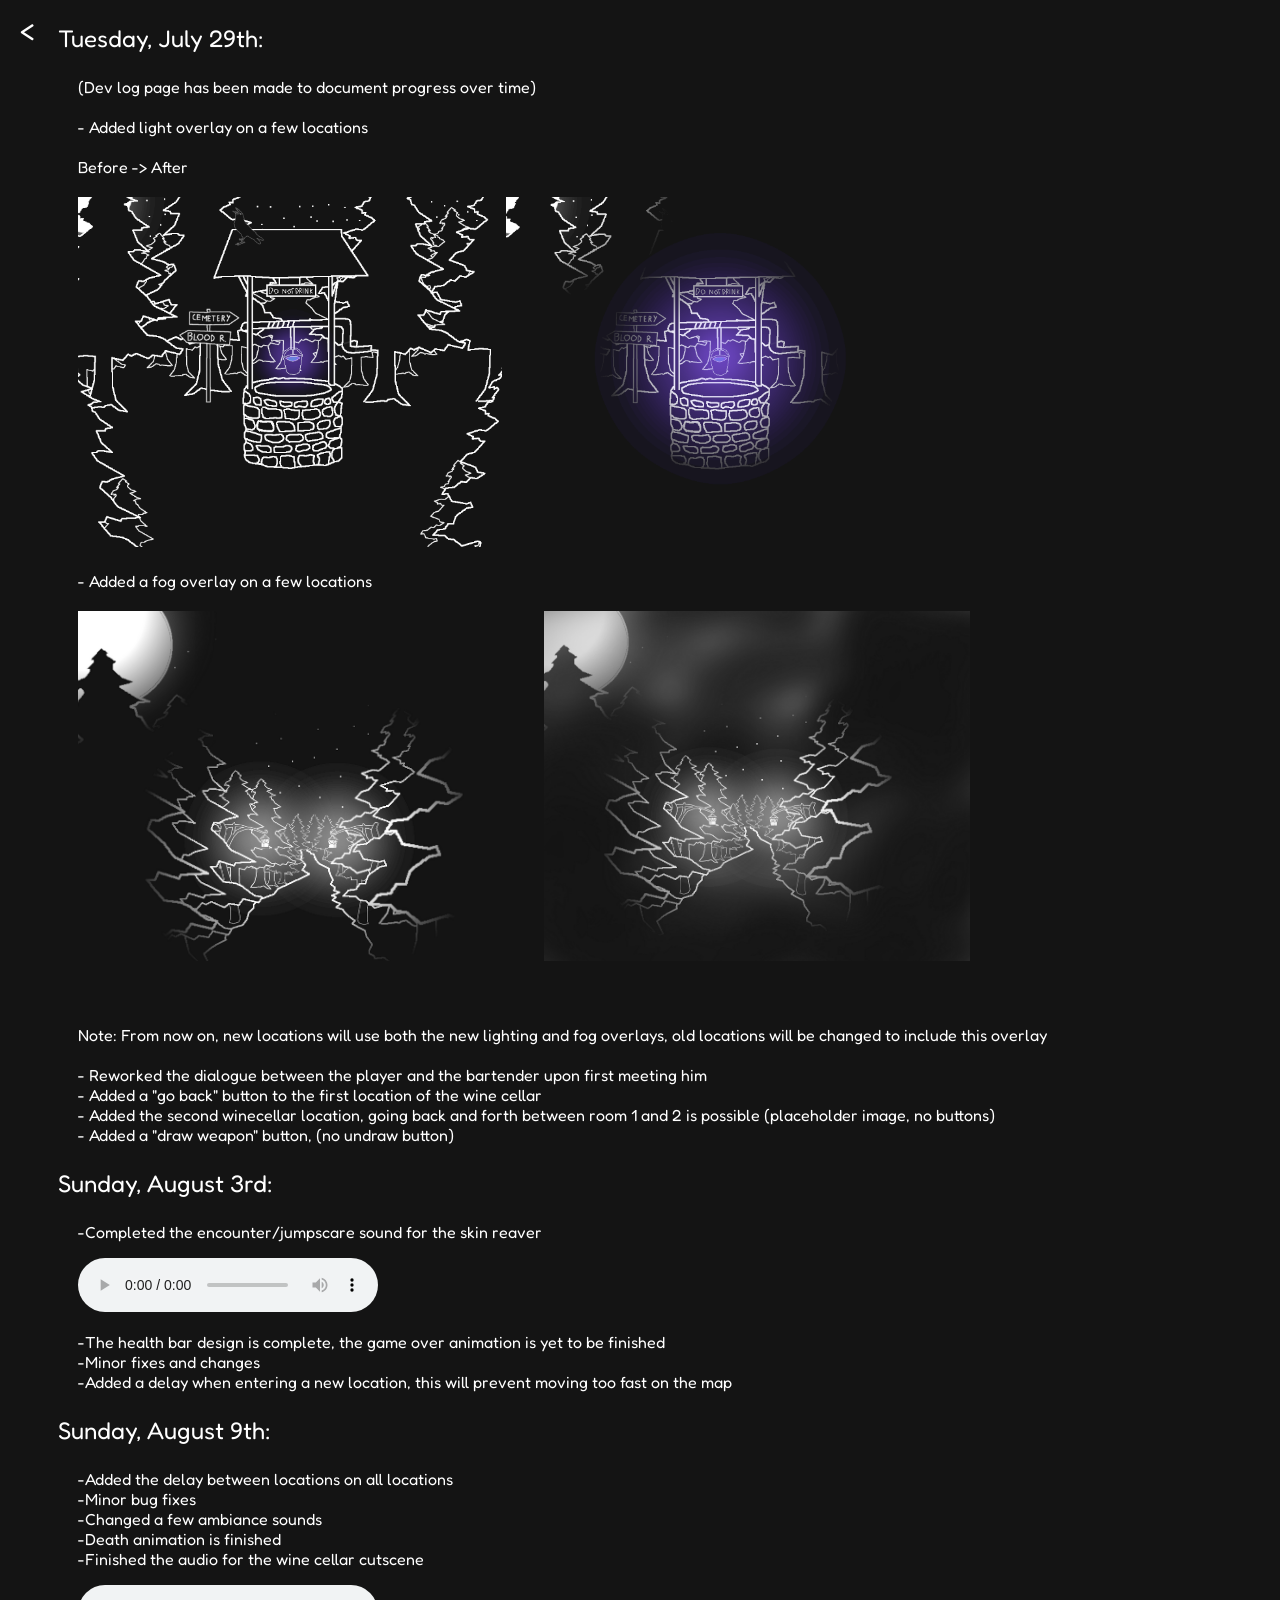
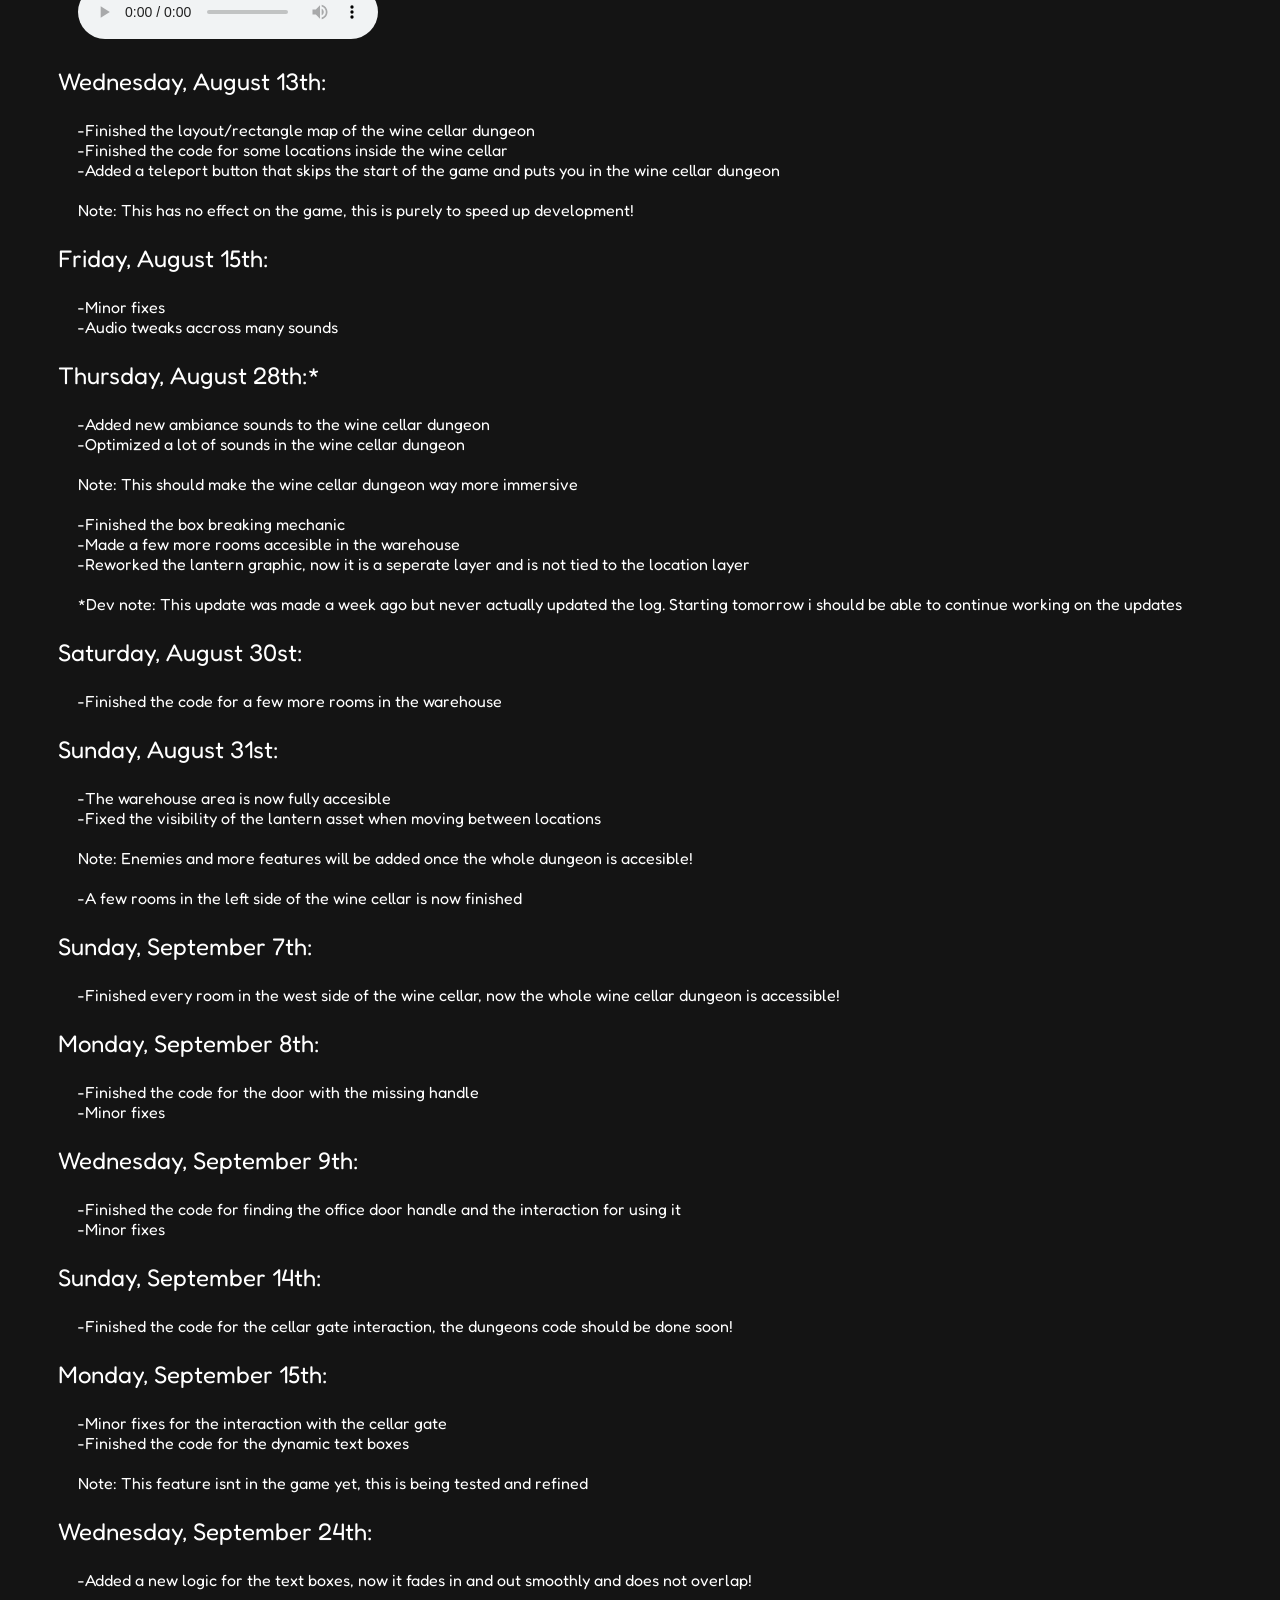
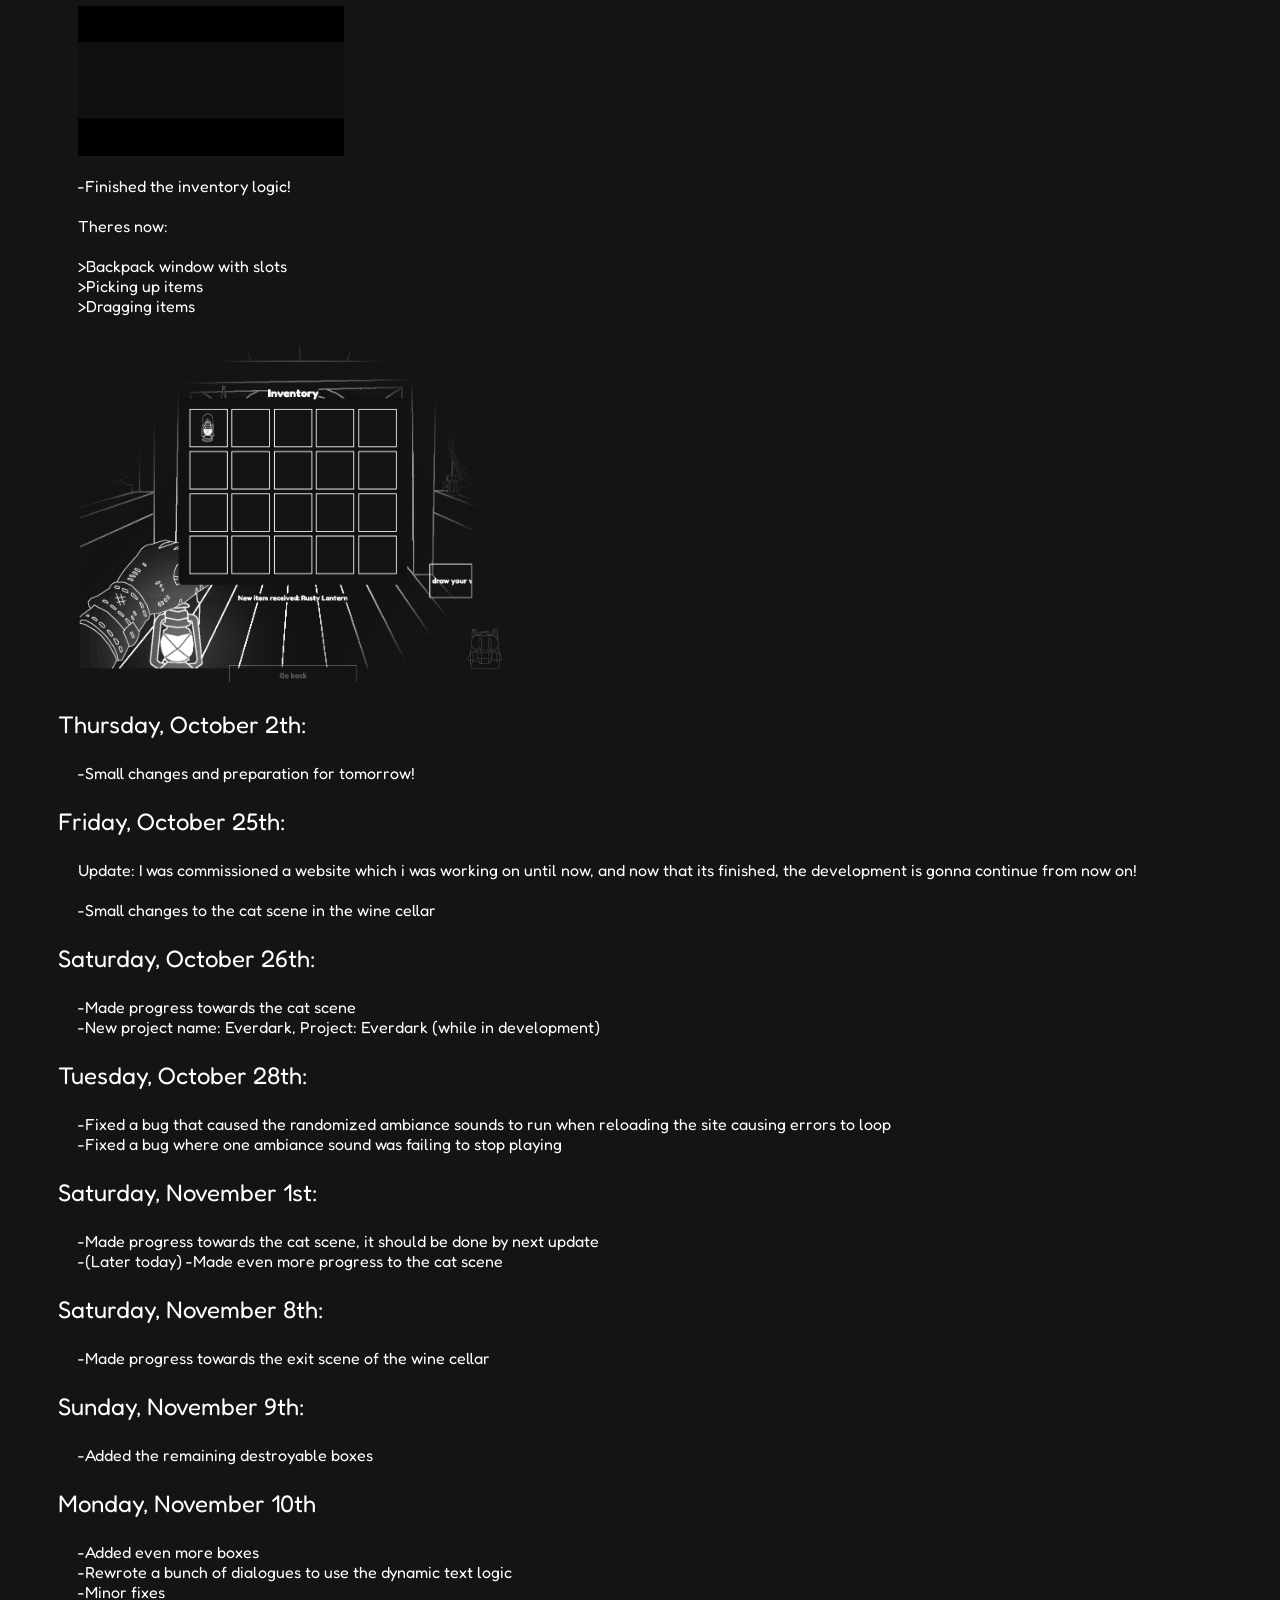
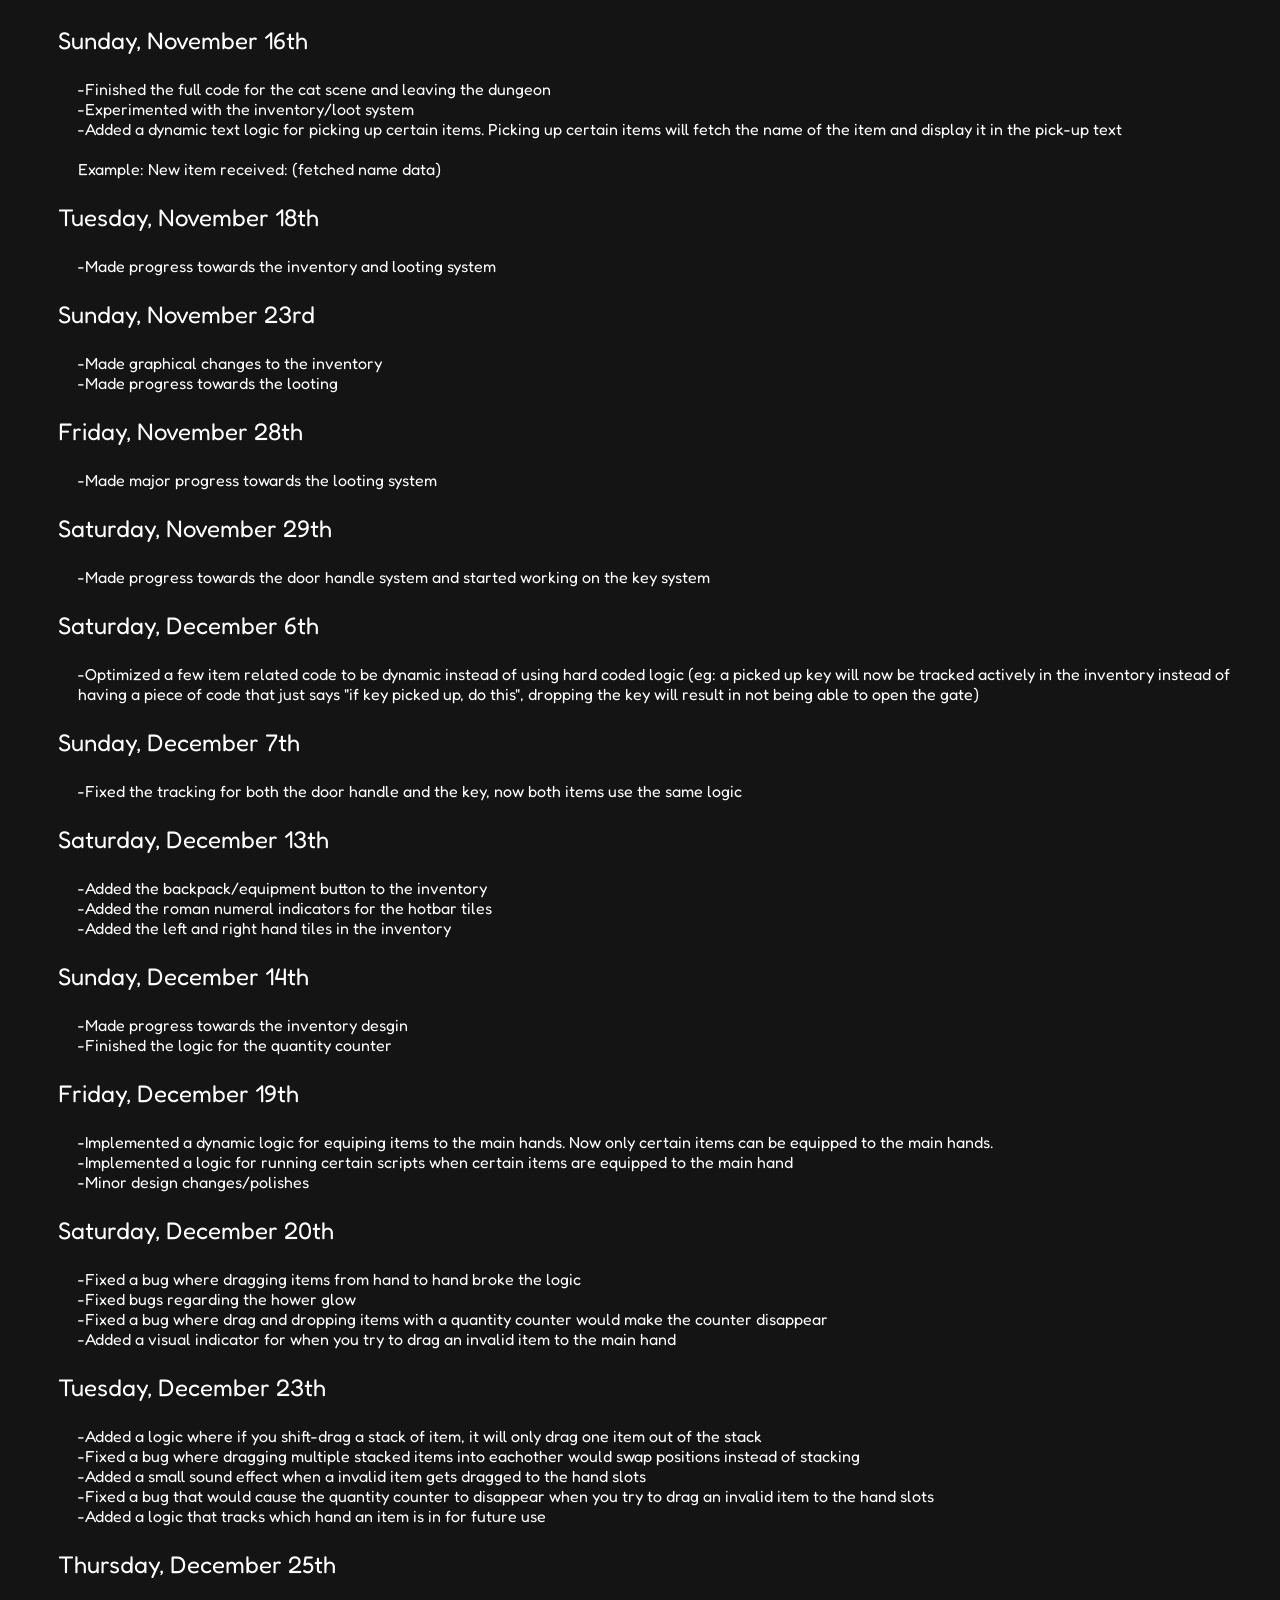
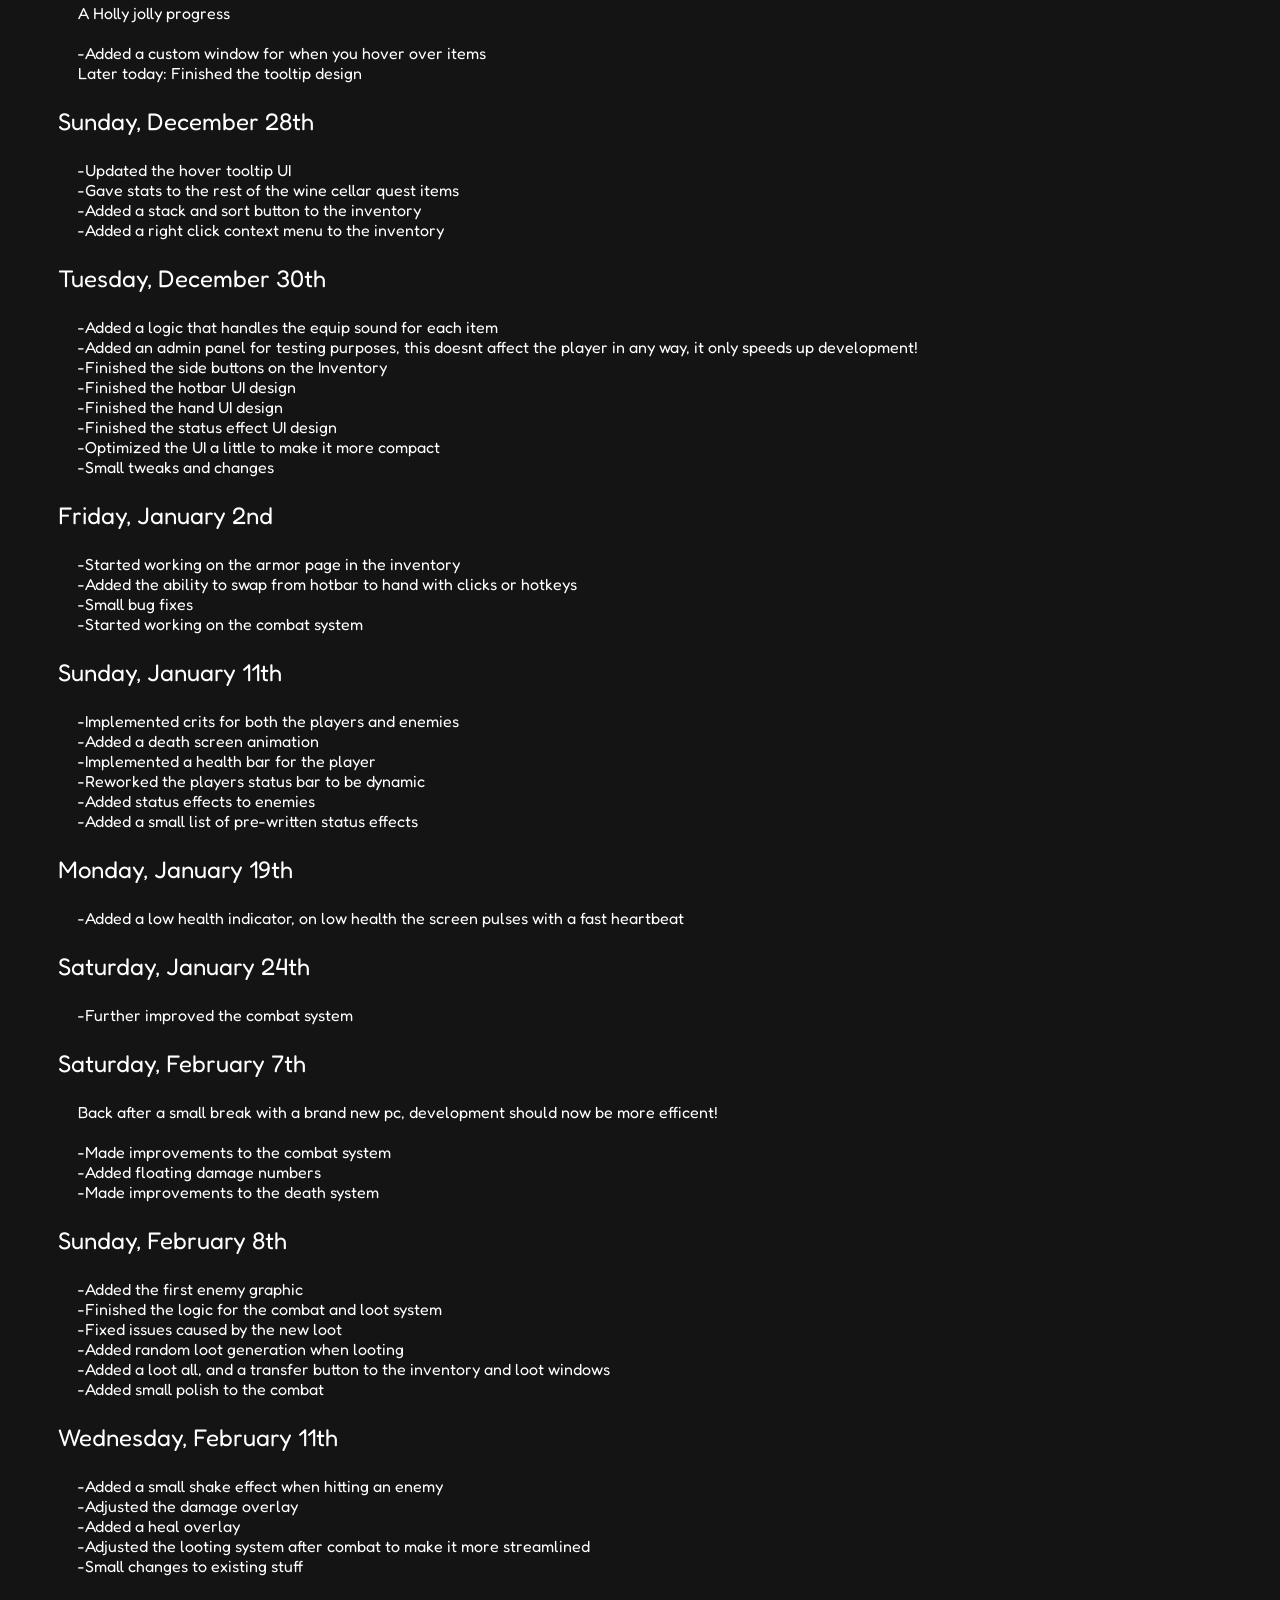
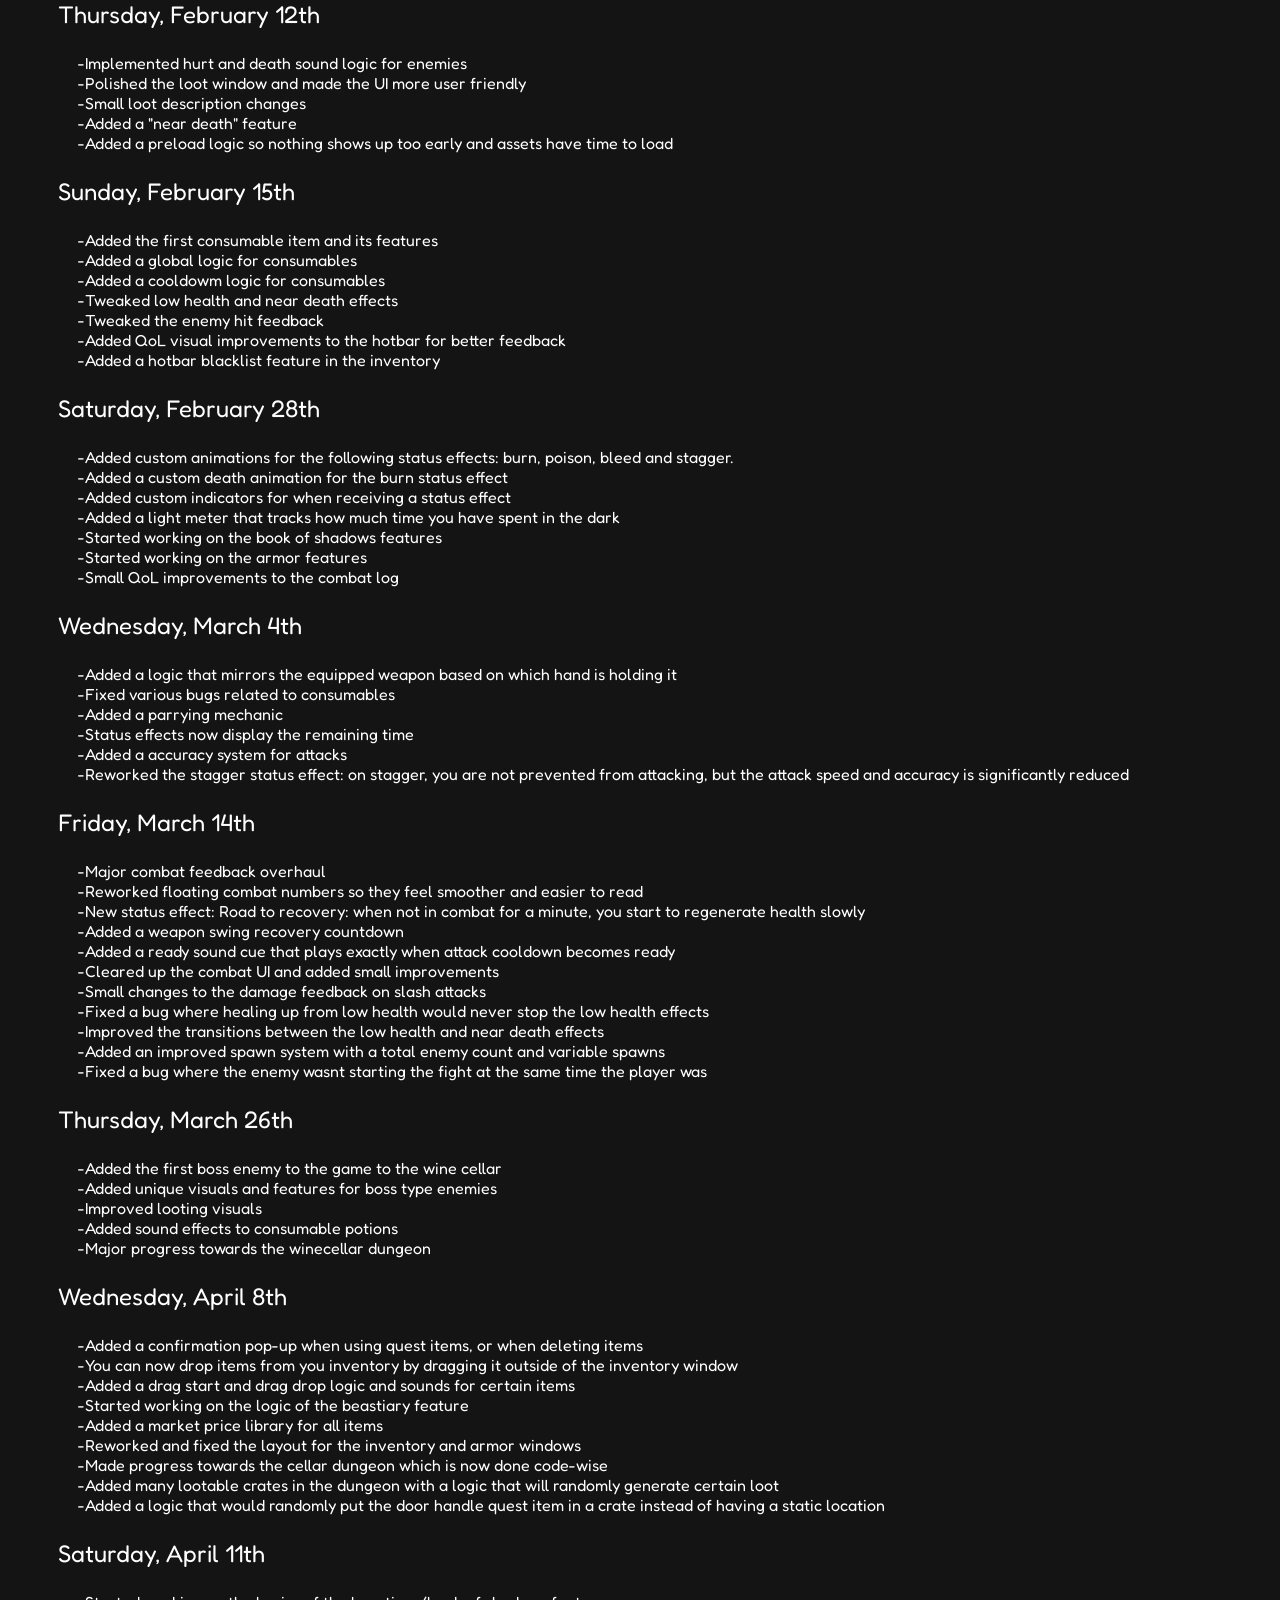
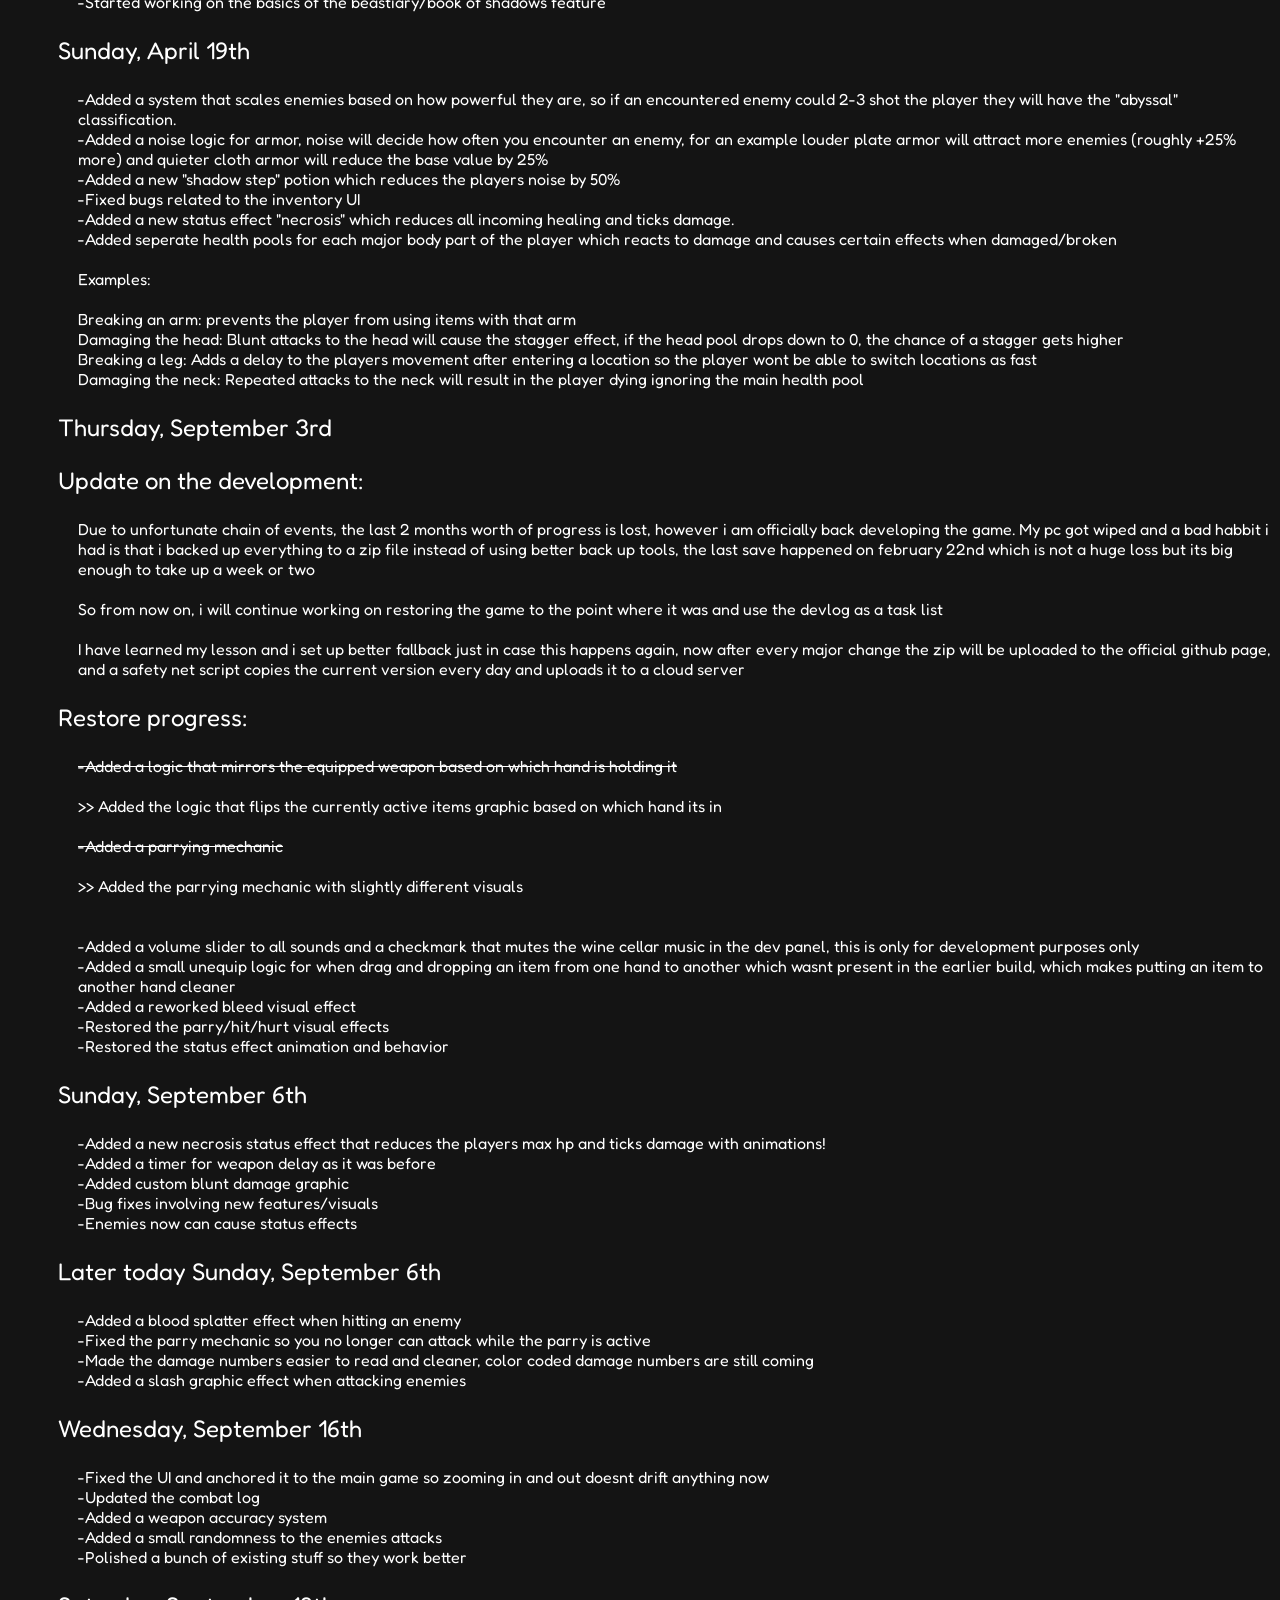
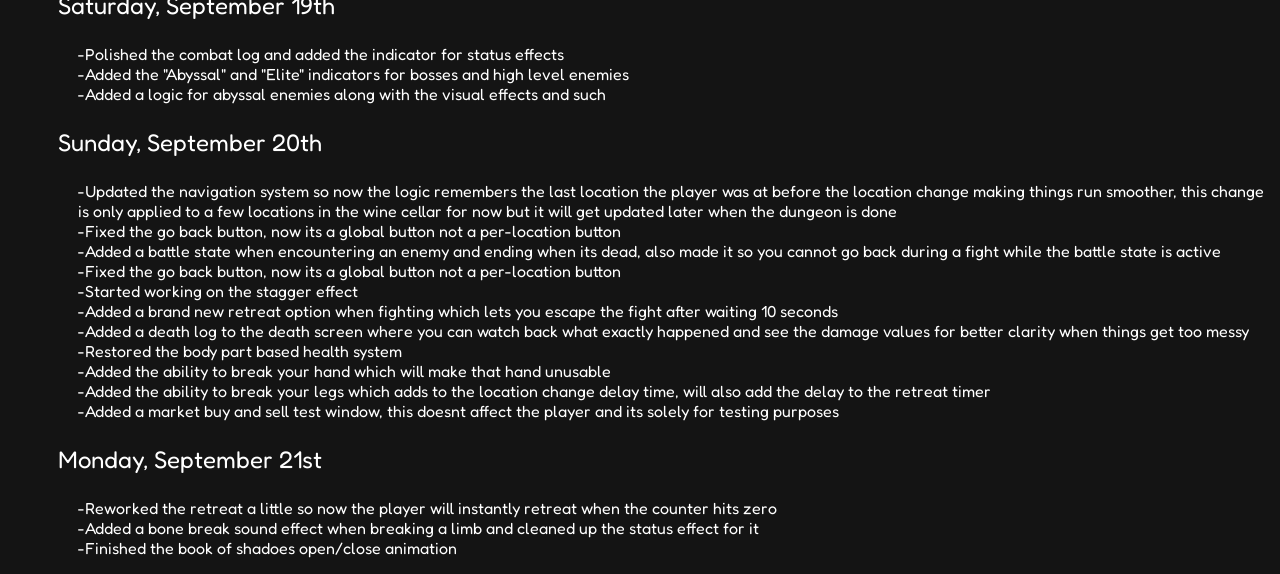
==== commit 9302621b: "Update devlog.html" ====
--- a/devlog.html
+++ b/devlog.html
@@ -589,6 +589,17 @@
 </p>
 </div>
 
+<div class="datebox">
+<p class="date">Monday, September 21st</p>
+</div>
+
+<div class="logbox">
+<p class="log">-Reworked the retreat a little so now the player will instantly retreat when the counter hits zero
+  <br>-Added a bone break sound effect when breaking a limb and cleaned up the status effect for it
+  <br>-Finished the book of shadoes open/close animation
+</p>
+</div>
+
 <script>
   window.addEventListener("load", function () {
     window.scrollTo(0, document.body.scrollHeight);
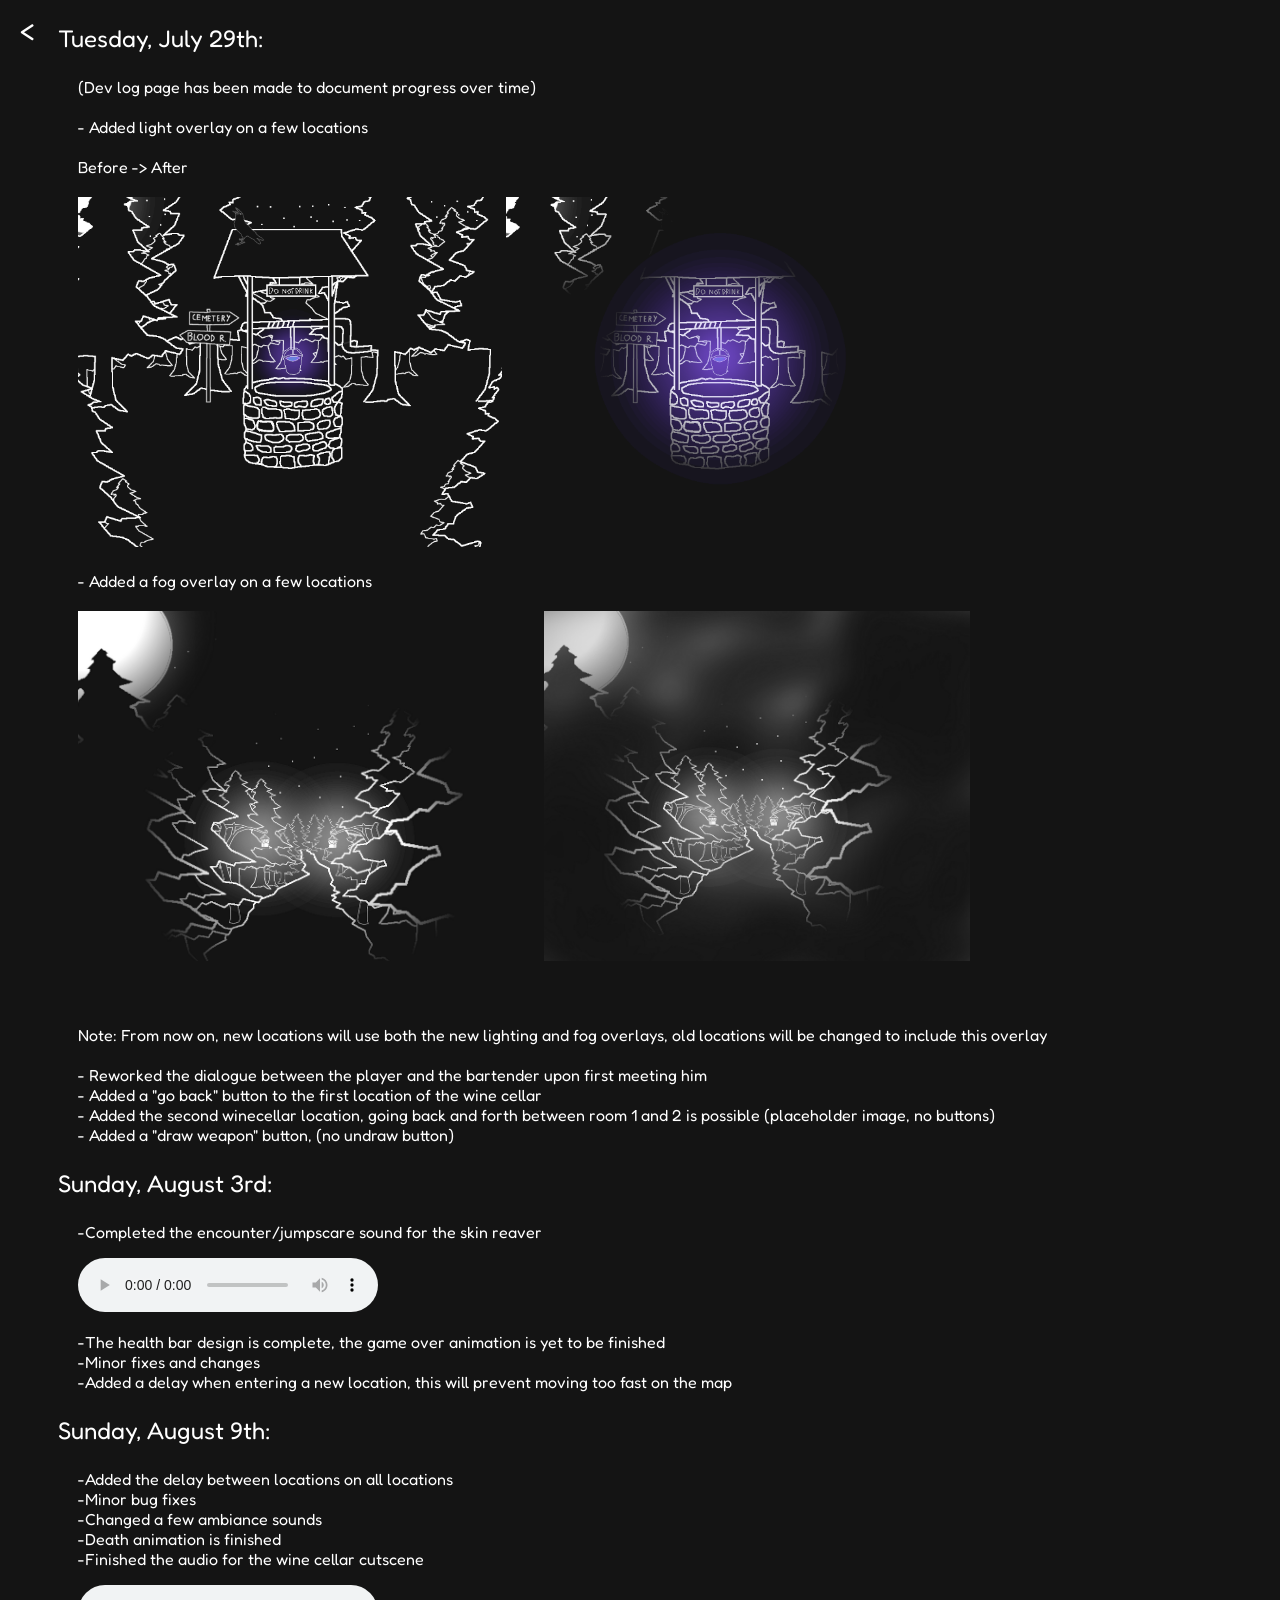
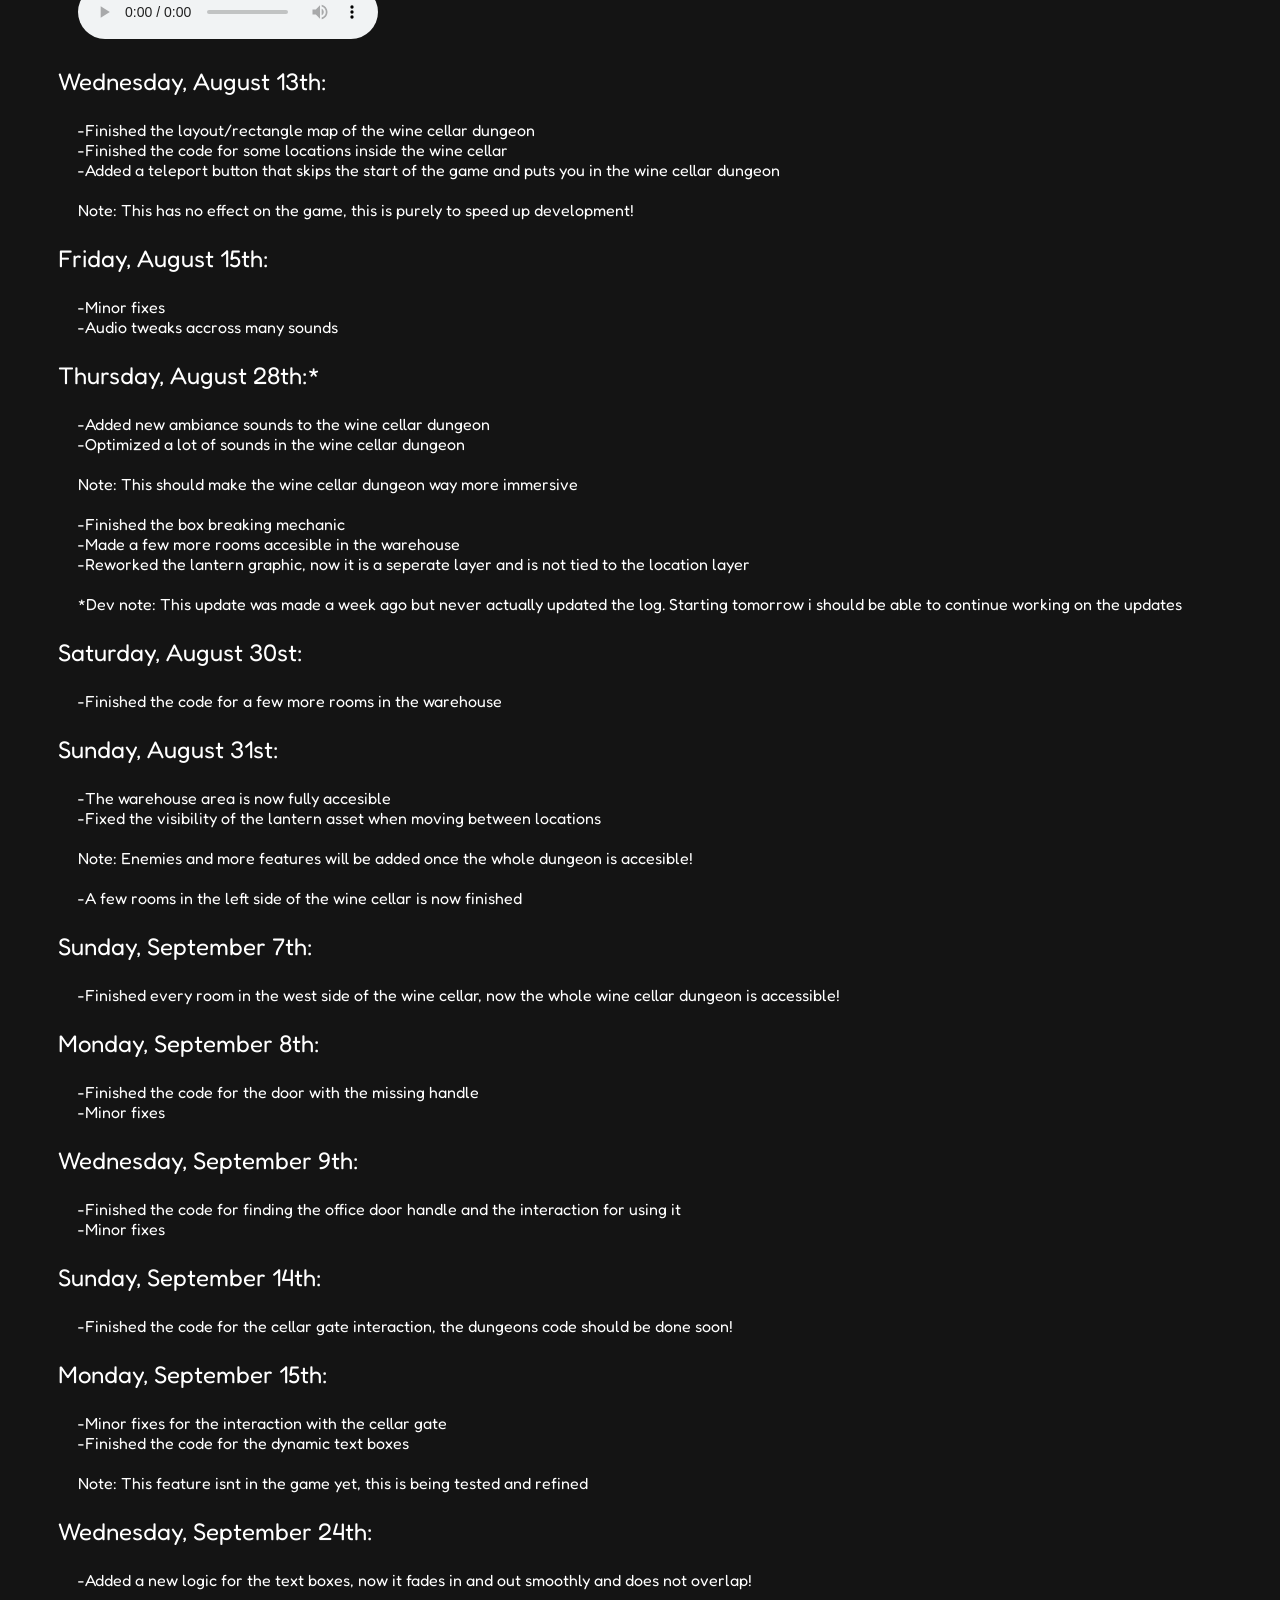
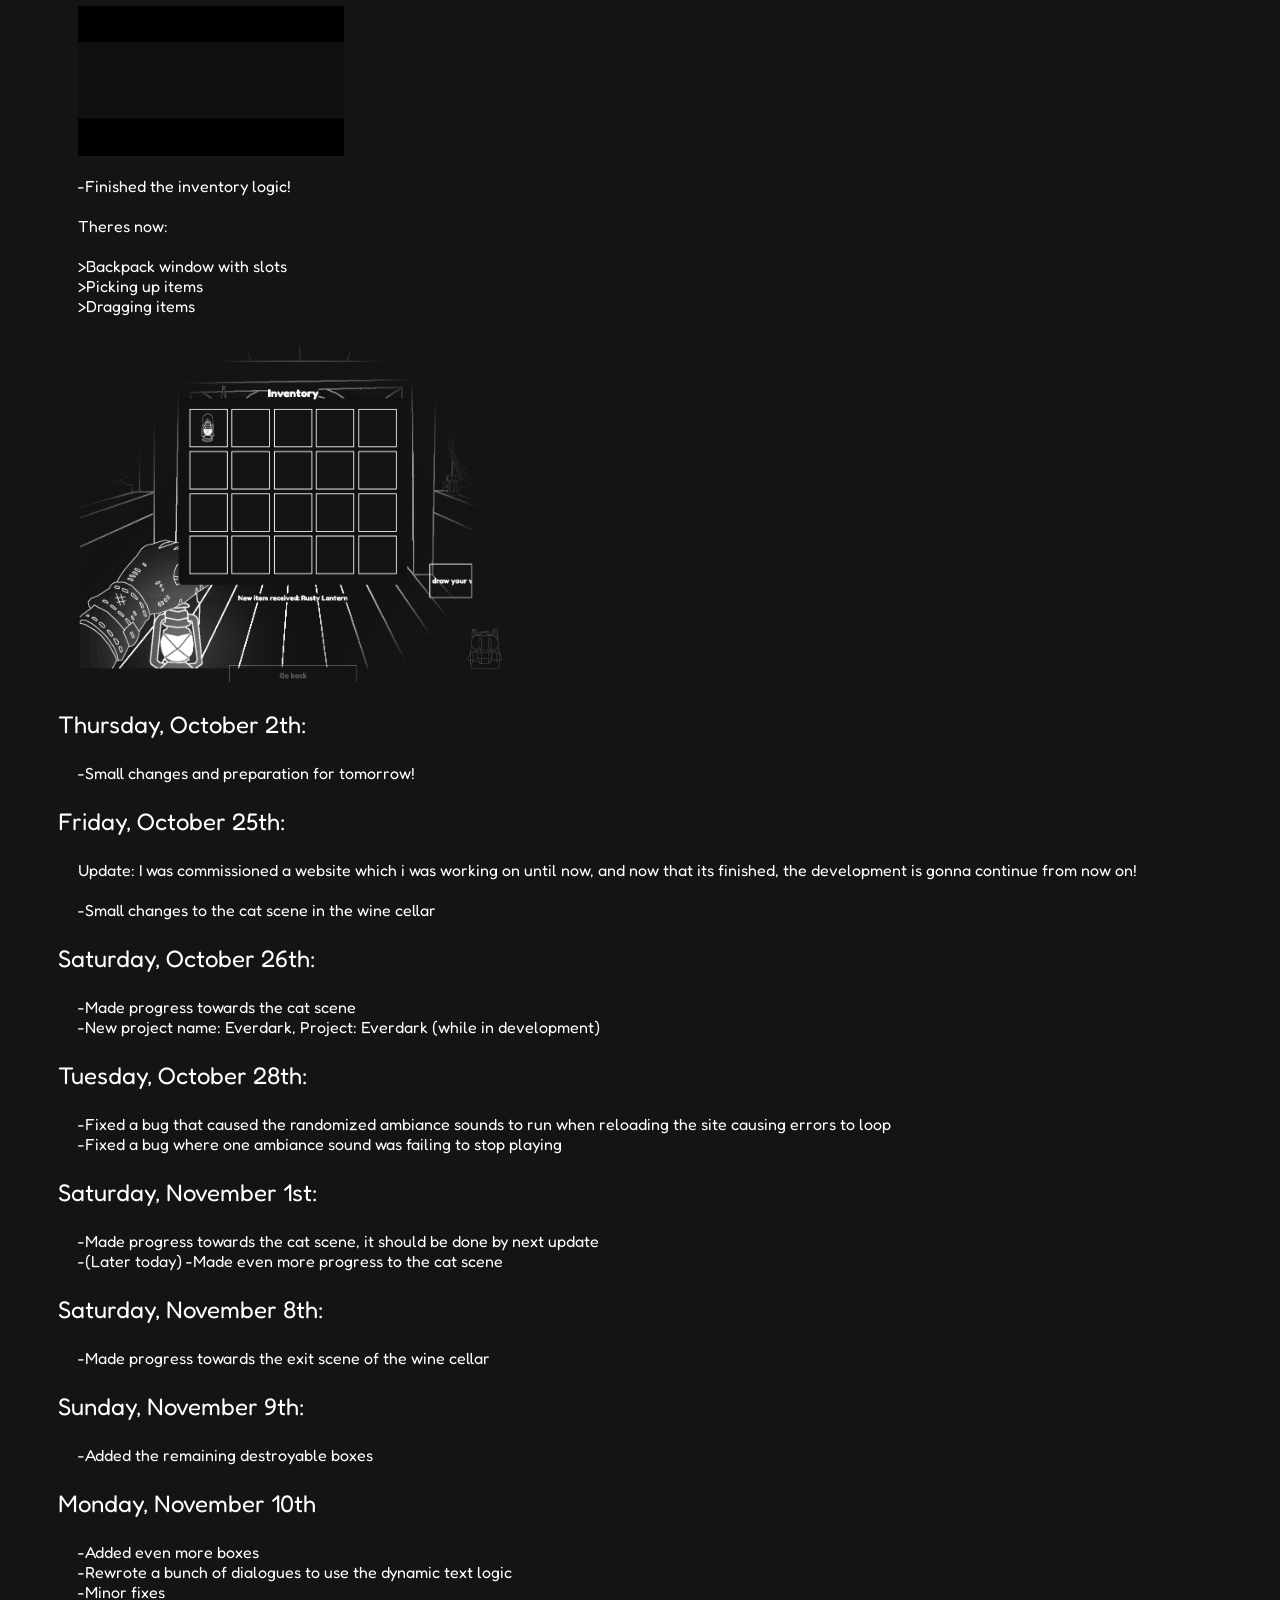
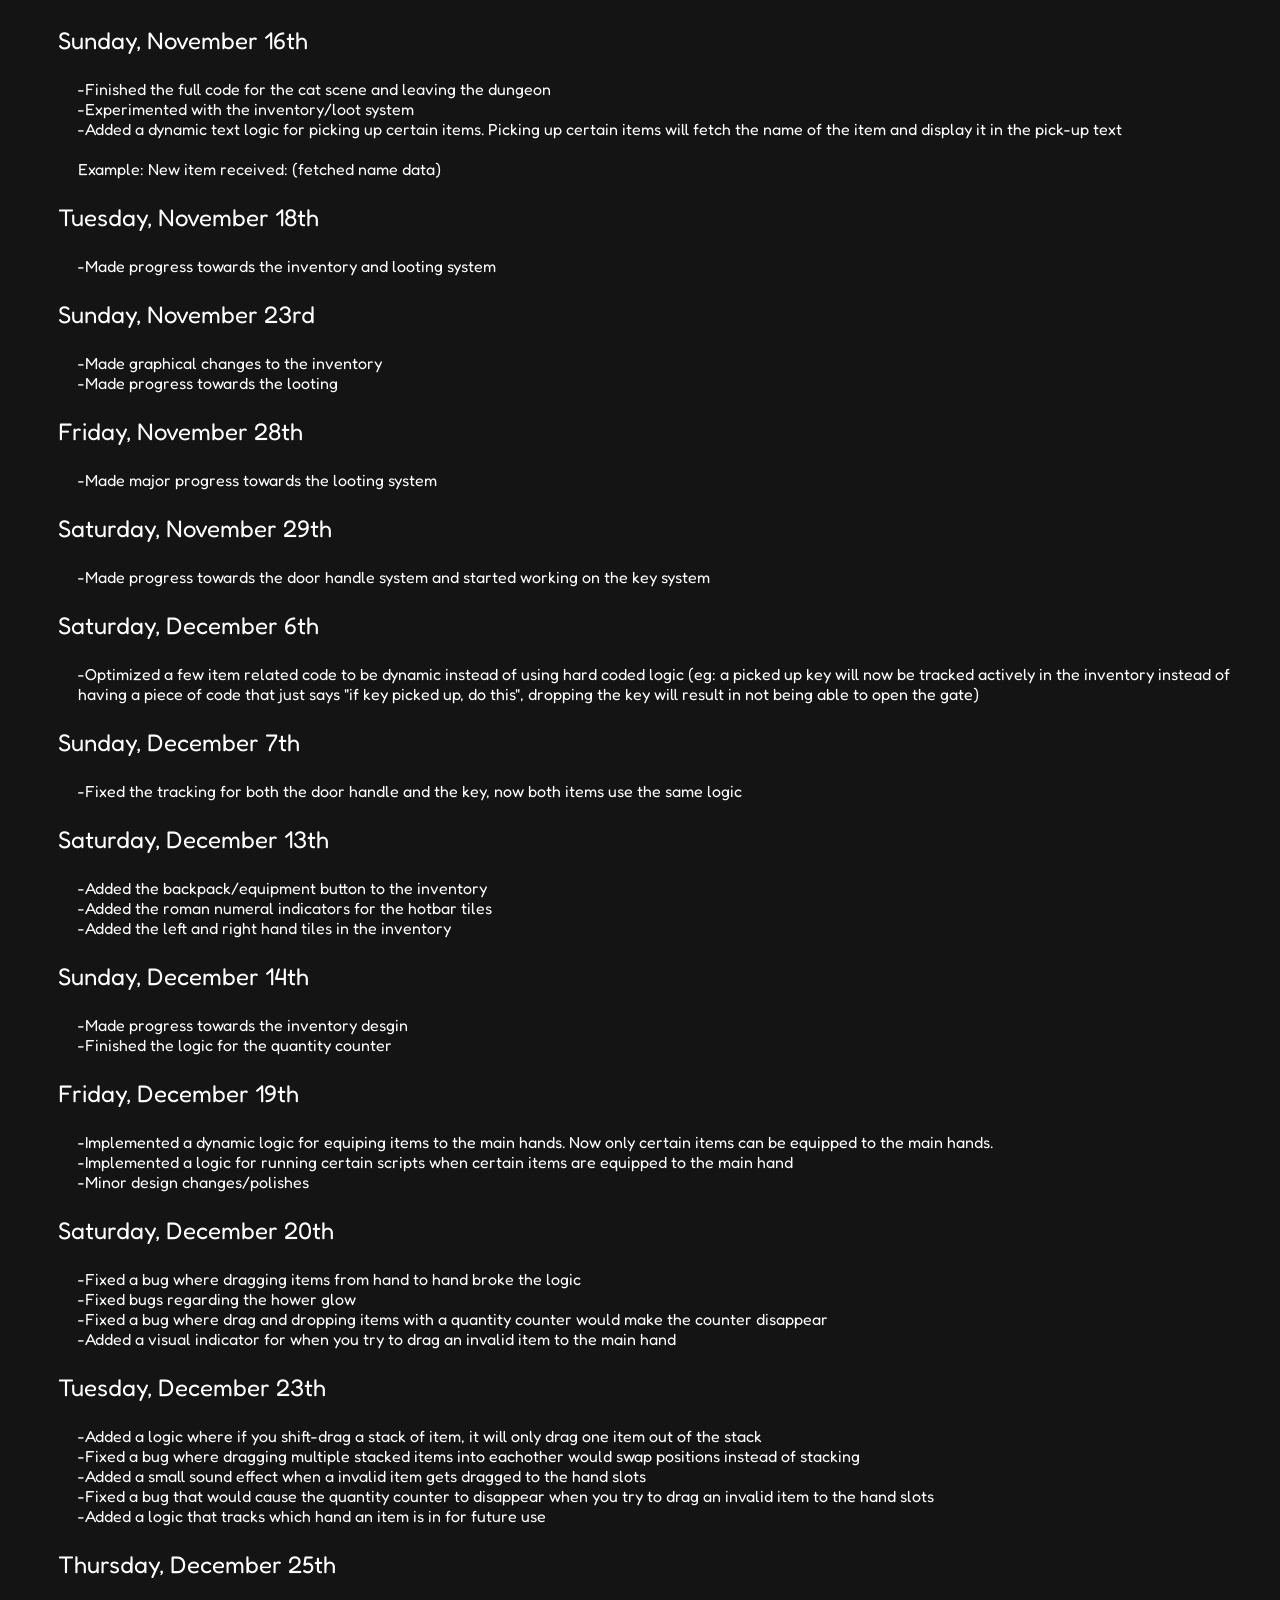
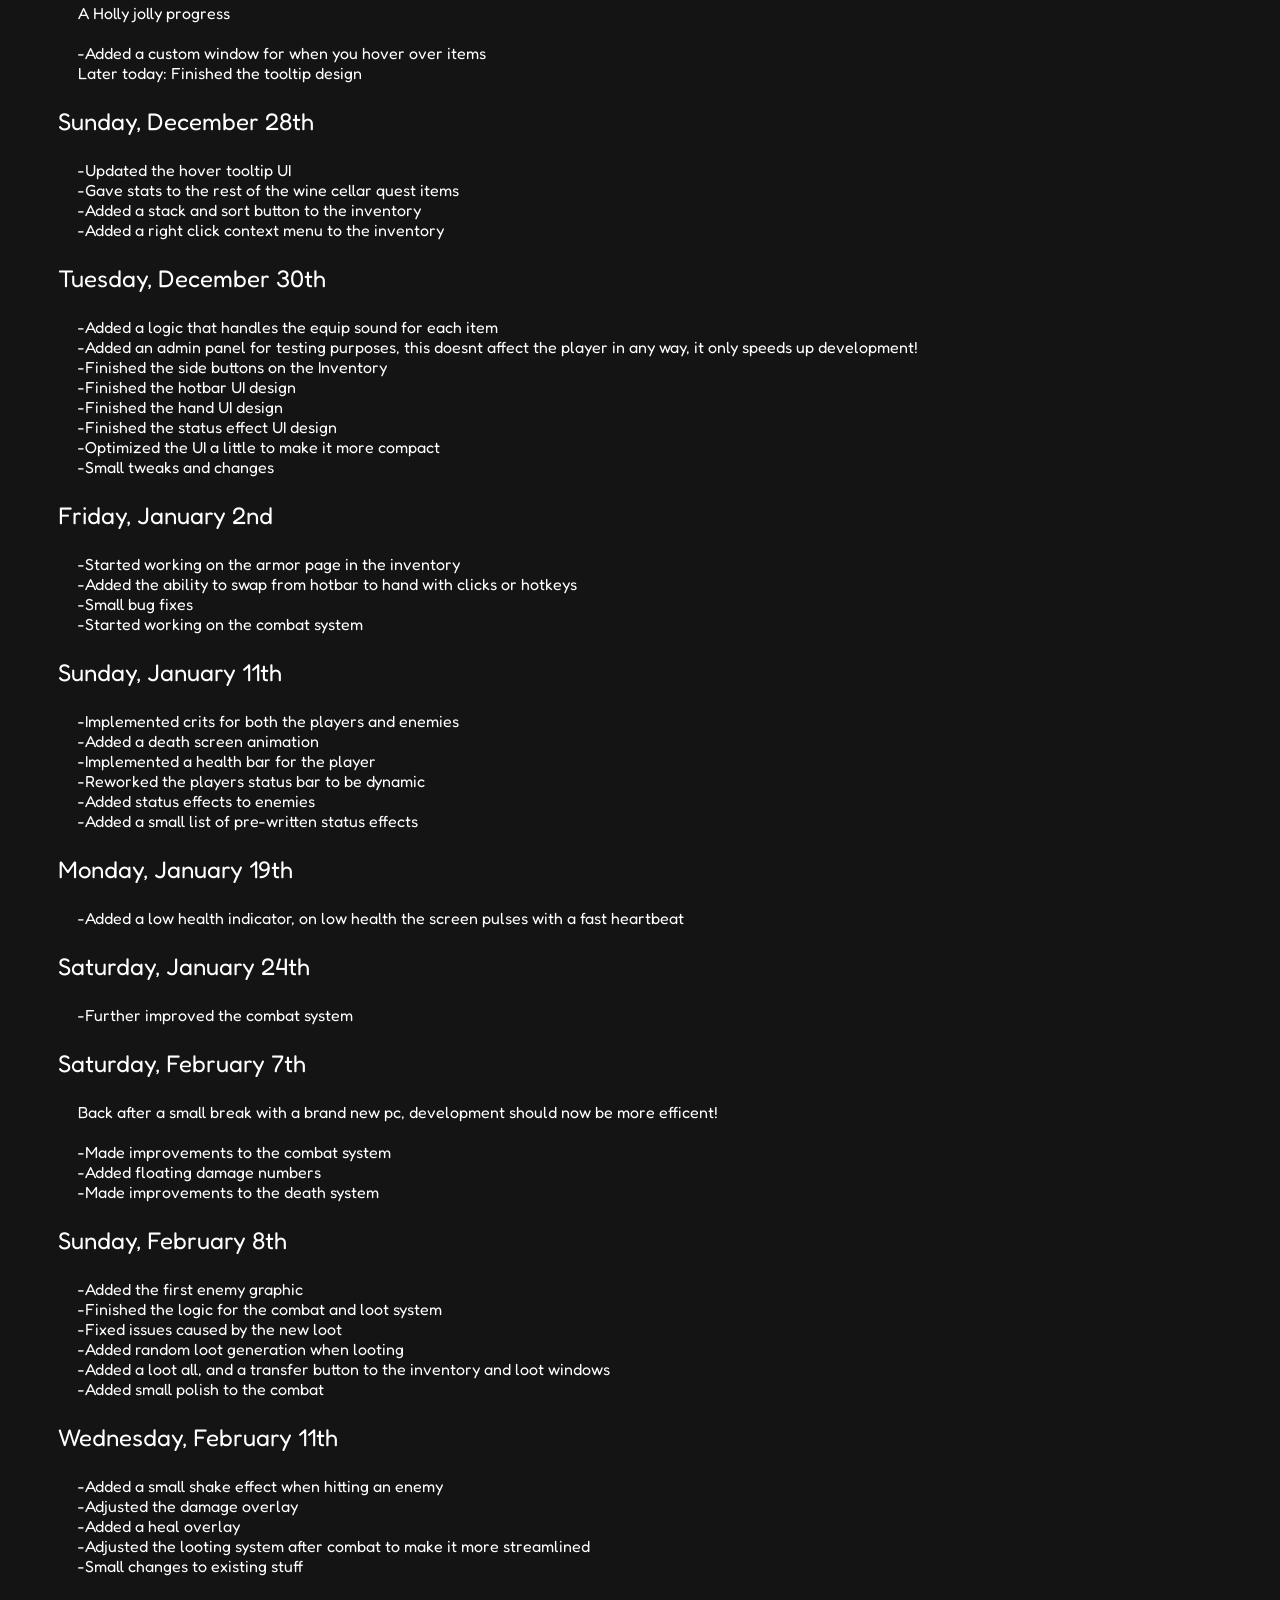
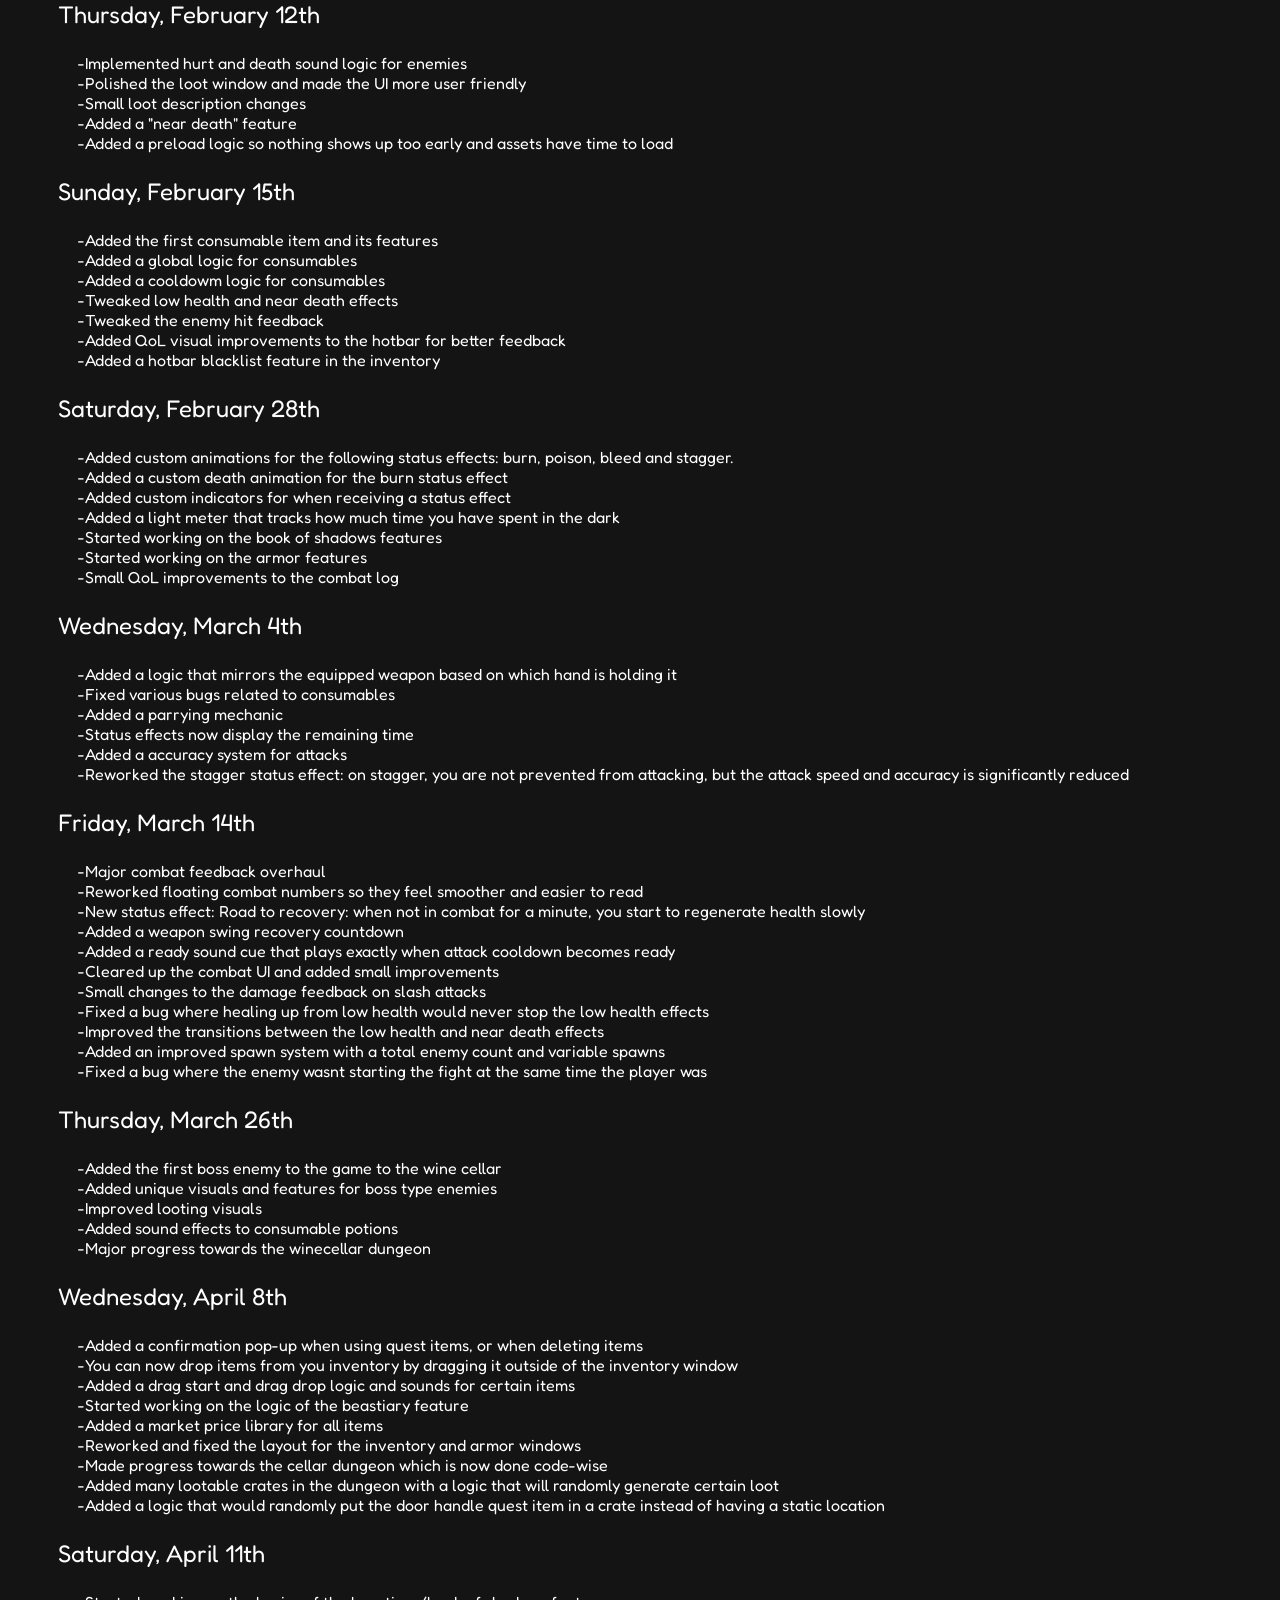
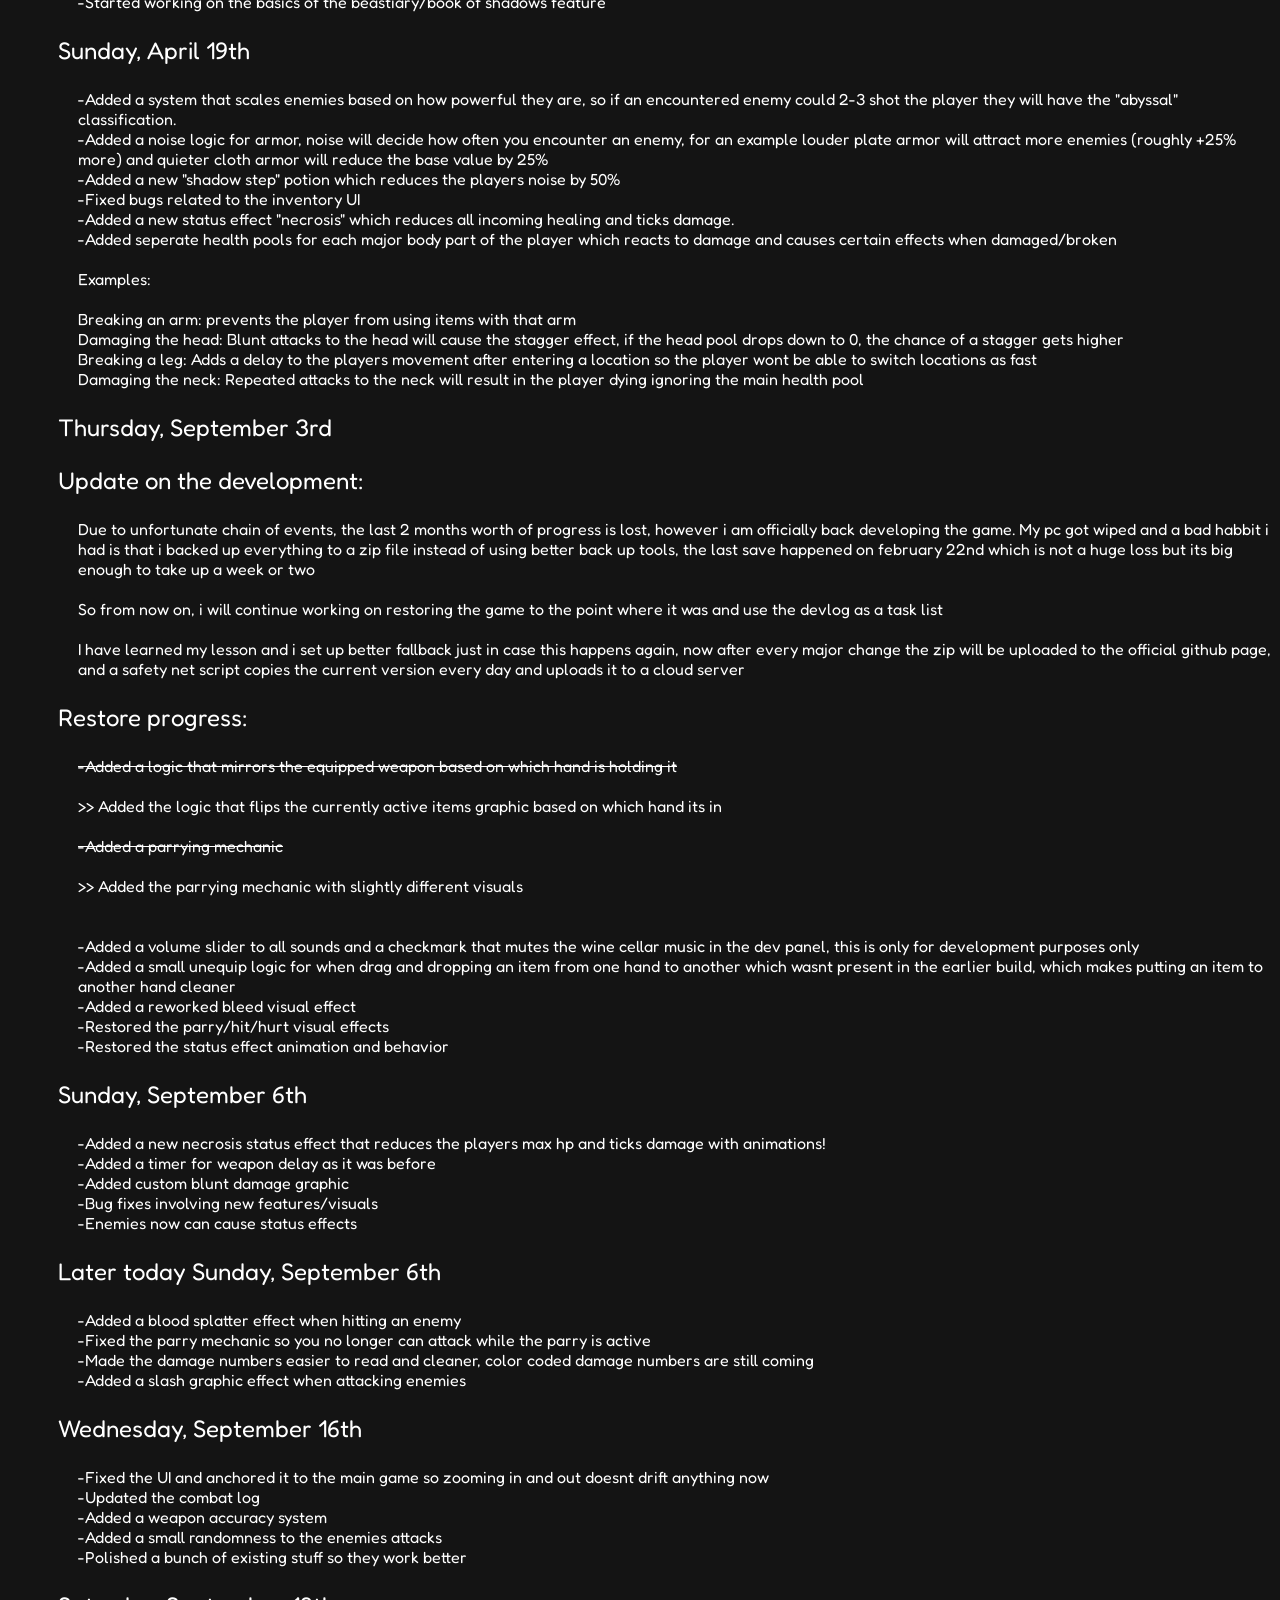
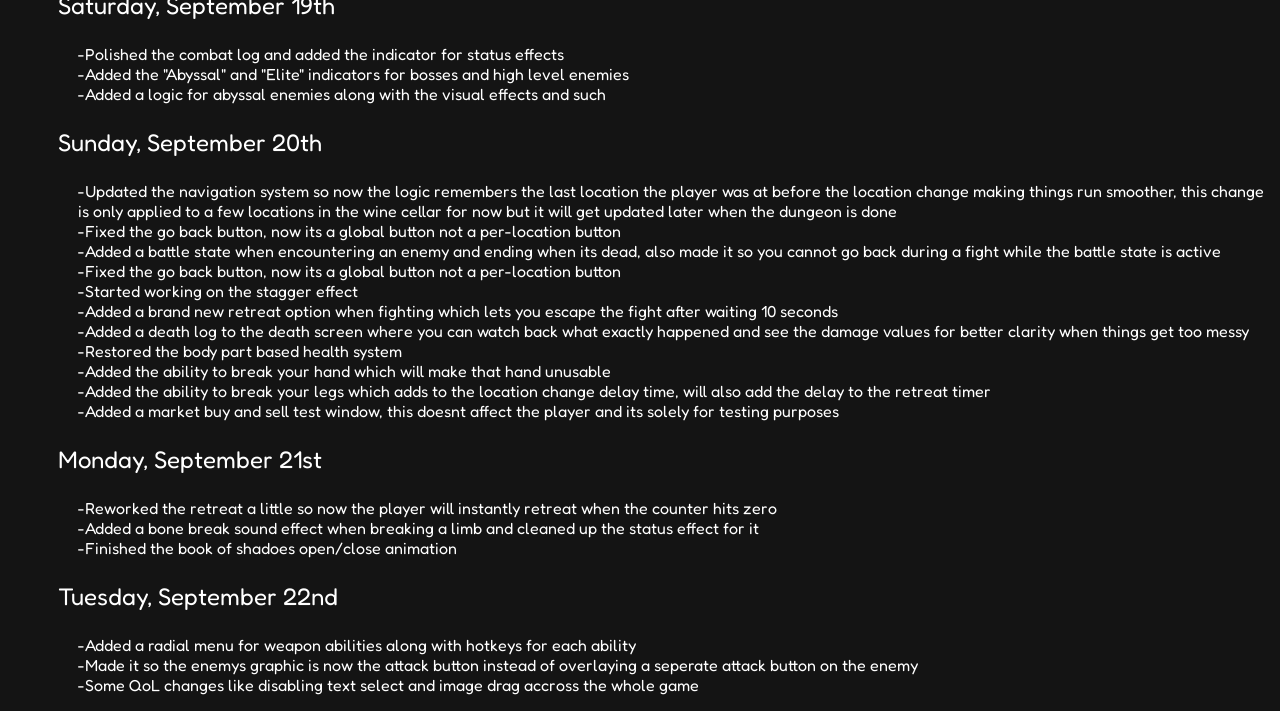
==== commit 46dd5619: "Update devlog.html" ====
--- a/devlog.html
+++ b/devlog.html
@@ -600,6 +600,17 @@
 </p>
 </div>
 
+<div class="datebox">
+<p class="date">Tuesday, September 22nd</p>
+</div>
+
+<div class="logbox">
+<p class="log">-Added a radial menu for weapon abilities along with hotkeys for each ability
+  <br>-Made it so the enemys graphic is now the attack button instead of overlaying a seperate attack button on the enemy
+  <br>-Some QoL changes like disabling text select and image drag accross the whole game
+</p>
+</div>
+
 <script>
   window.addEventListener("load", function () {
     window.scrollTo(0, document.body.scrollHeight);
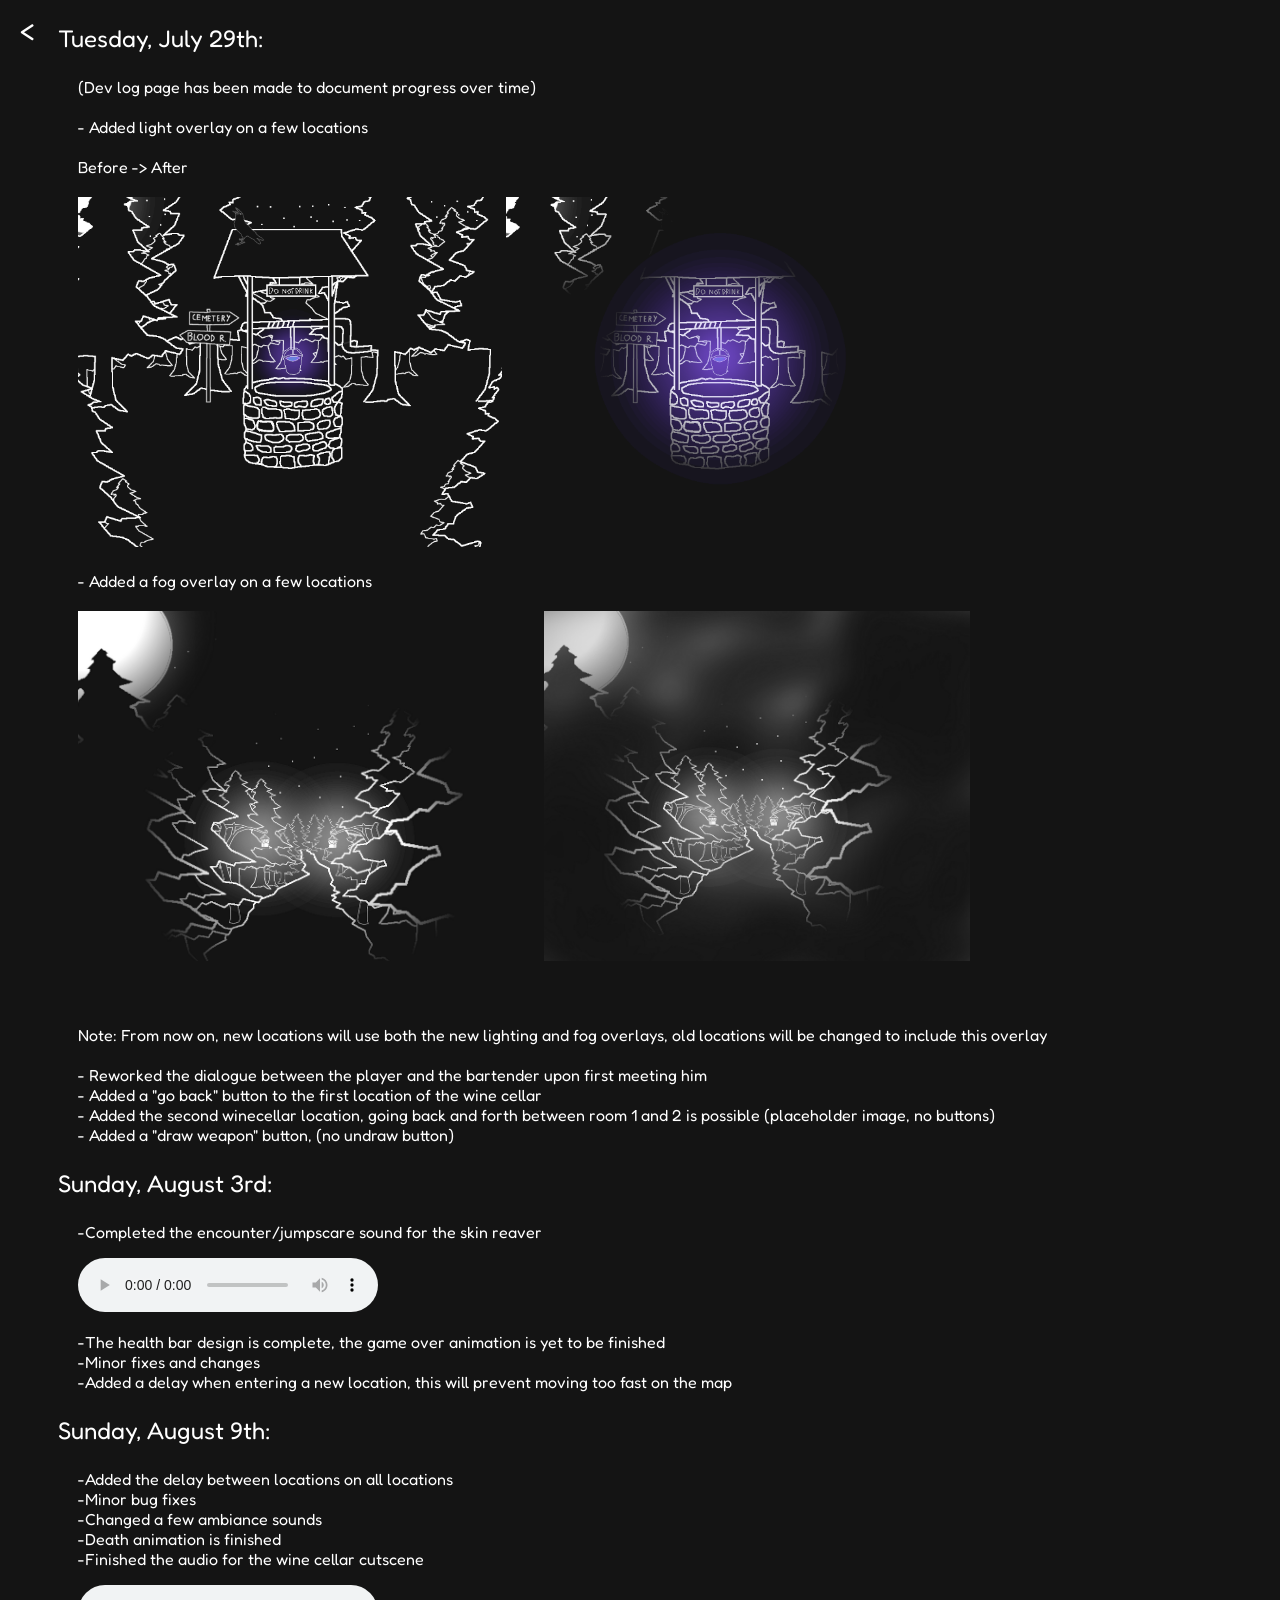
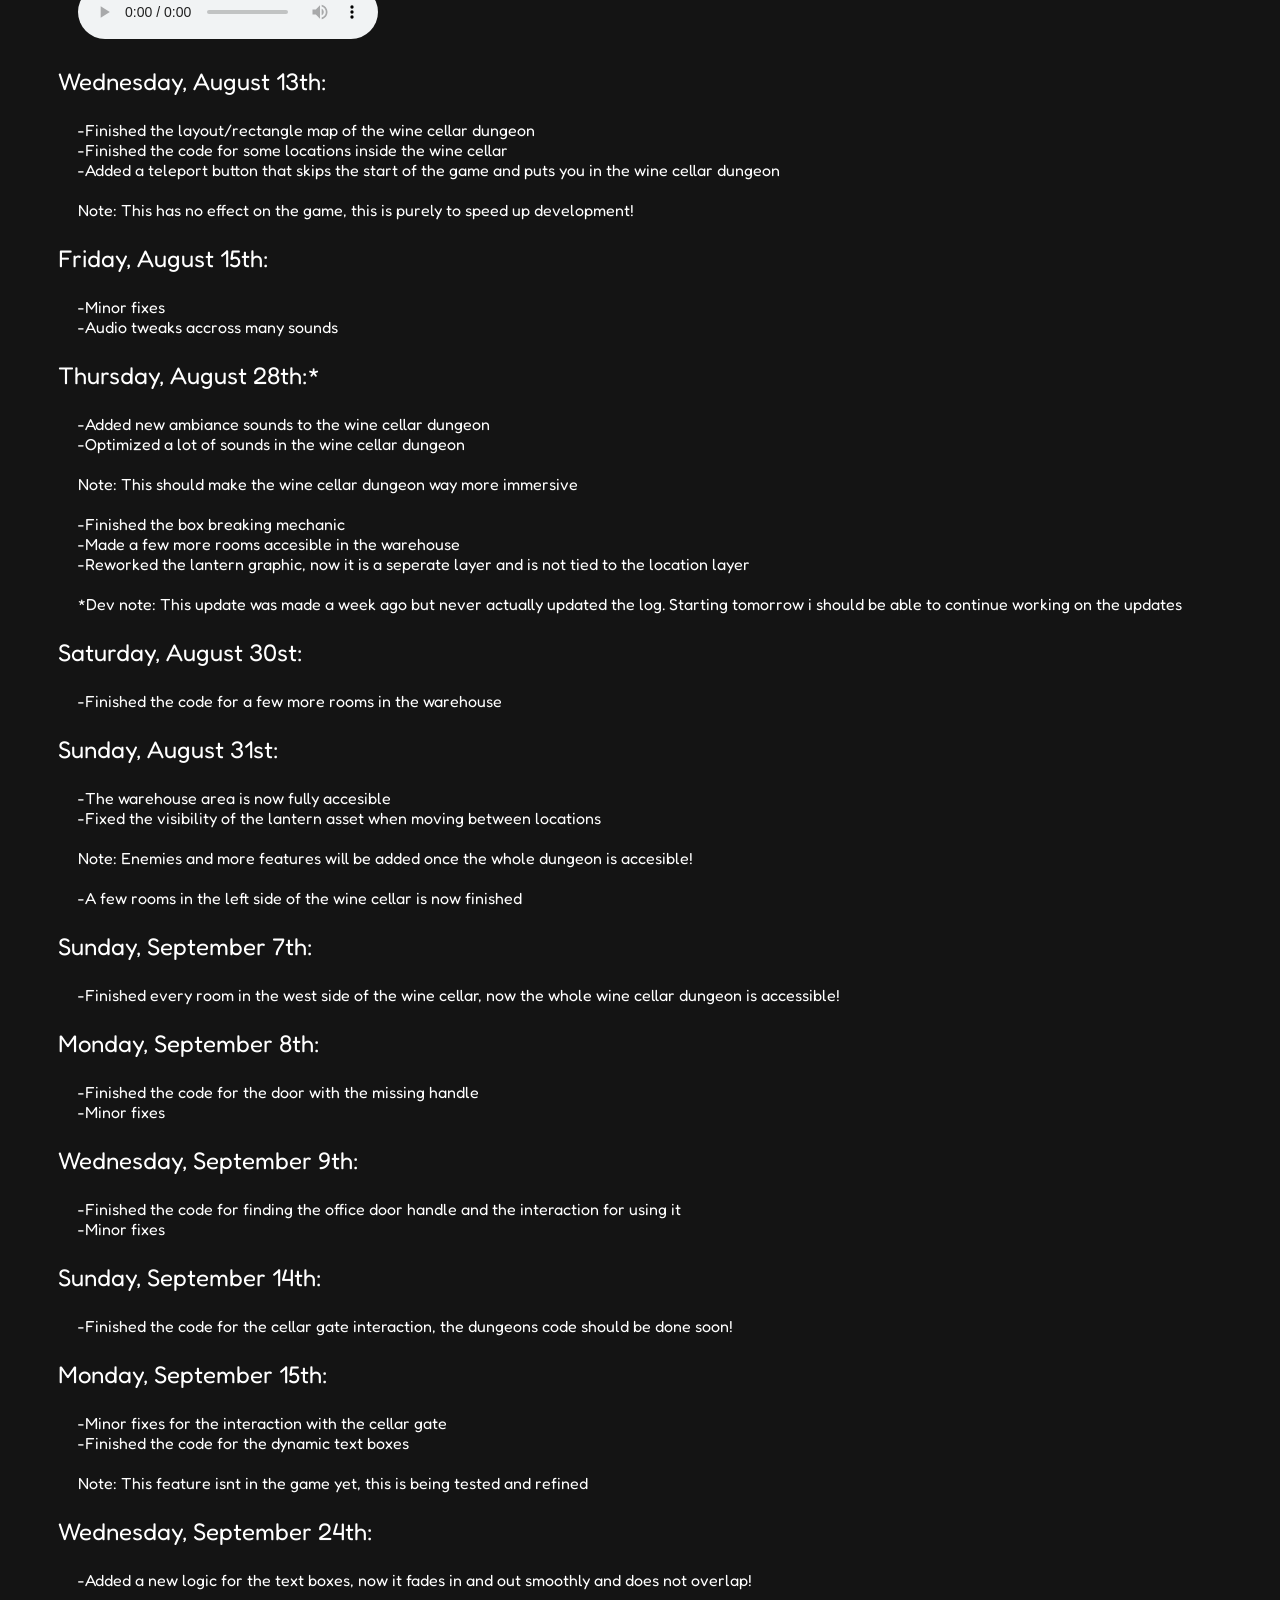
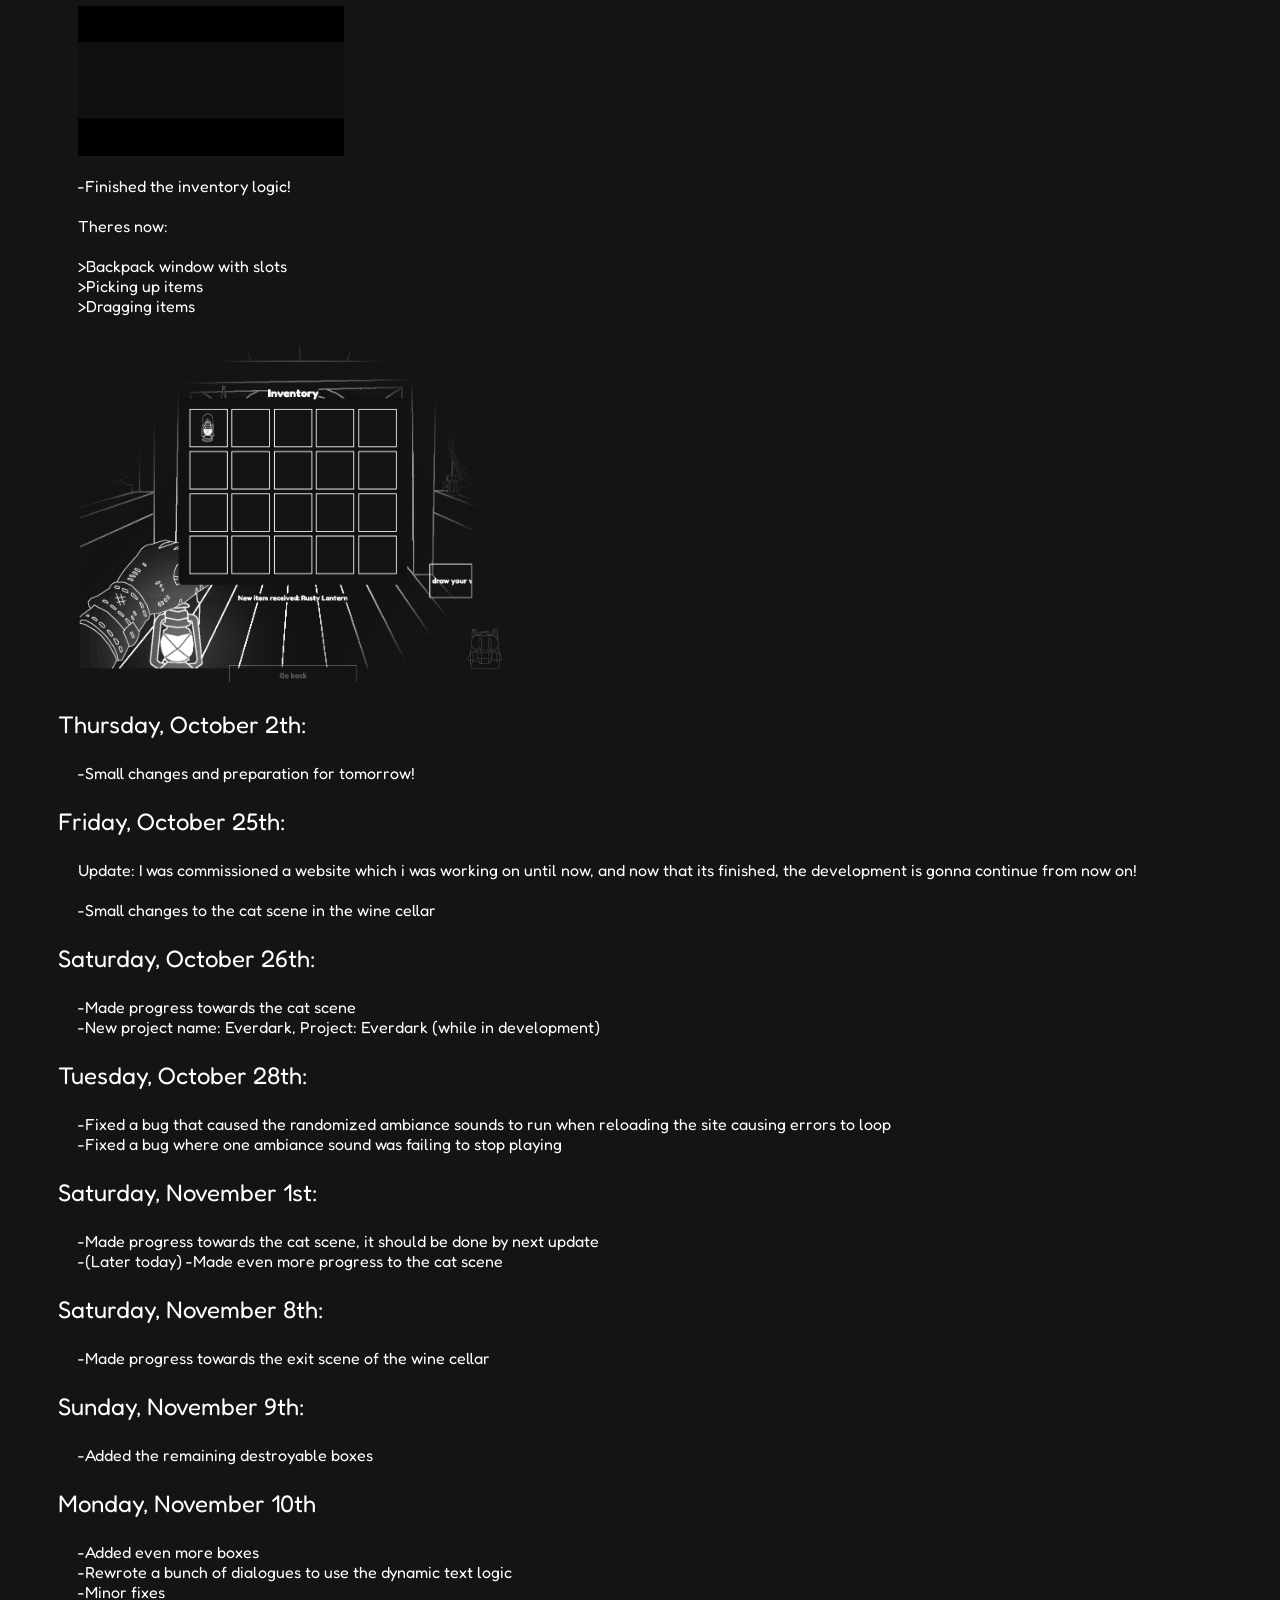
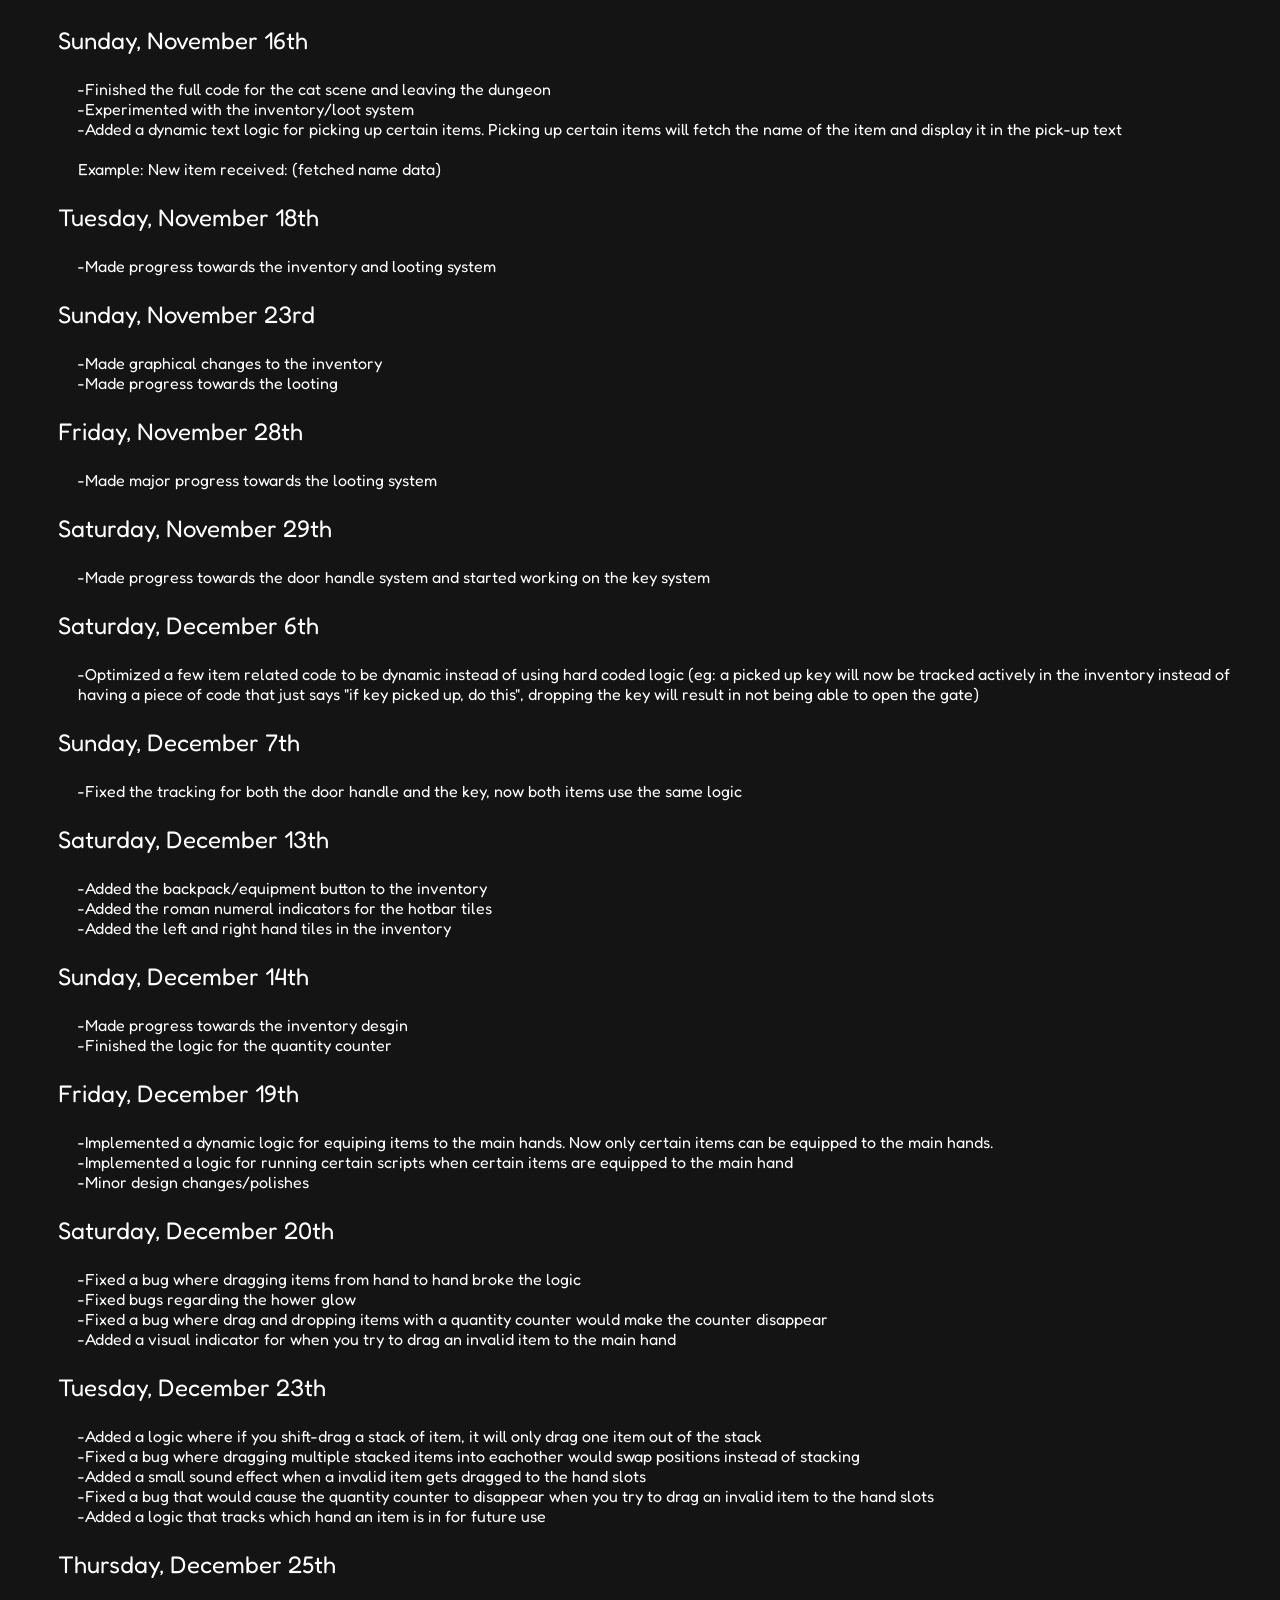
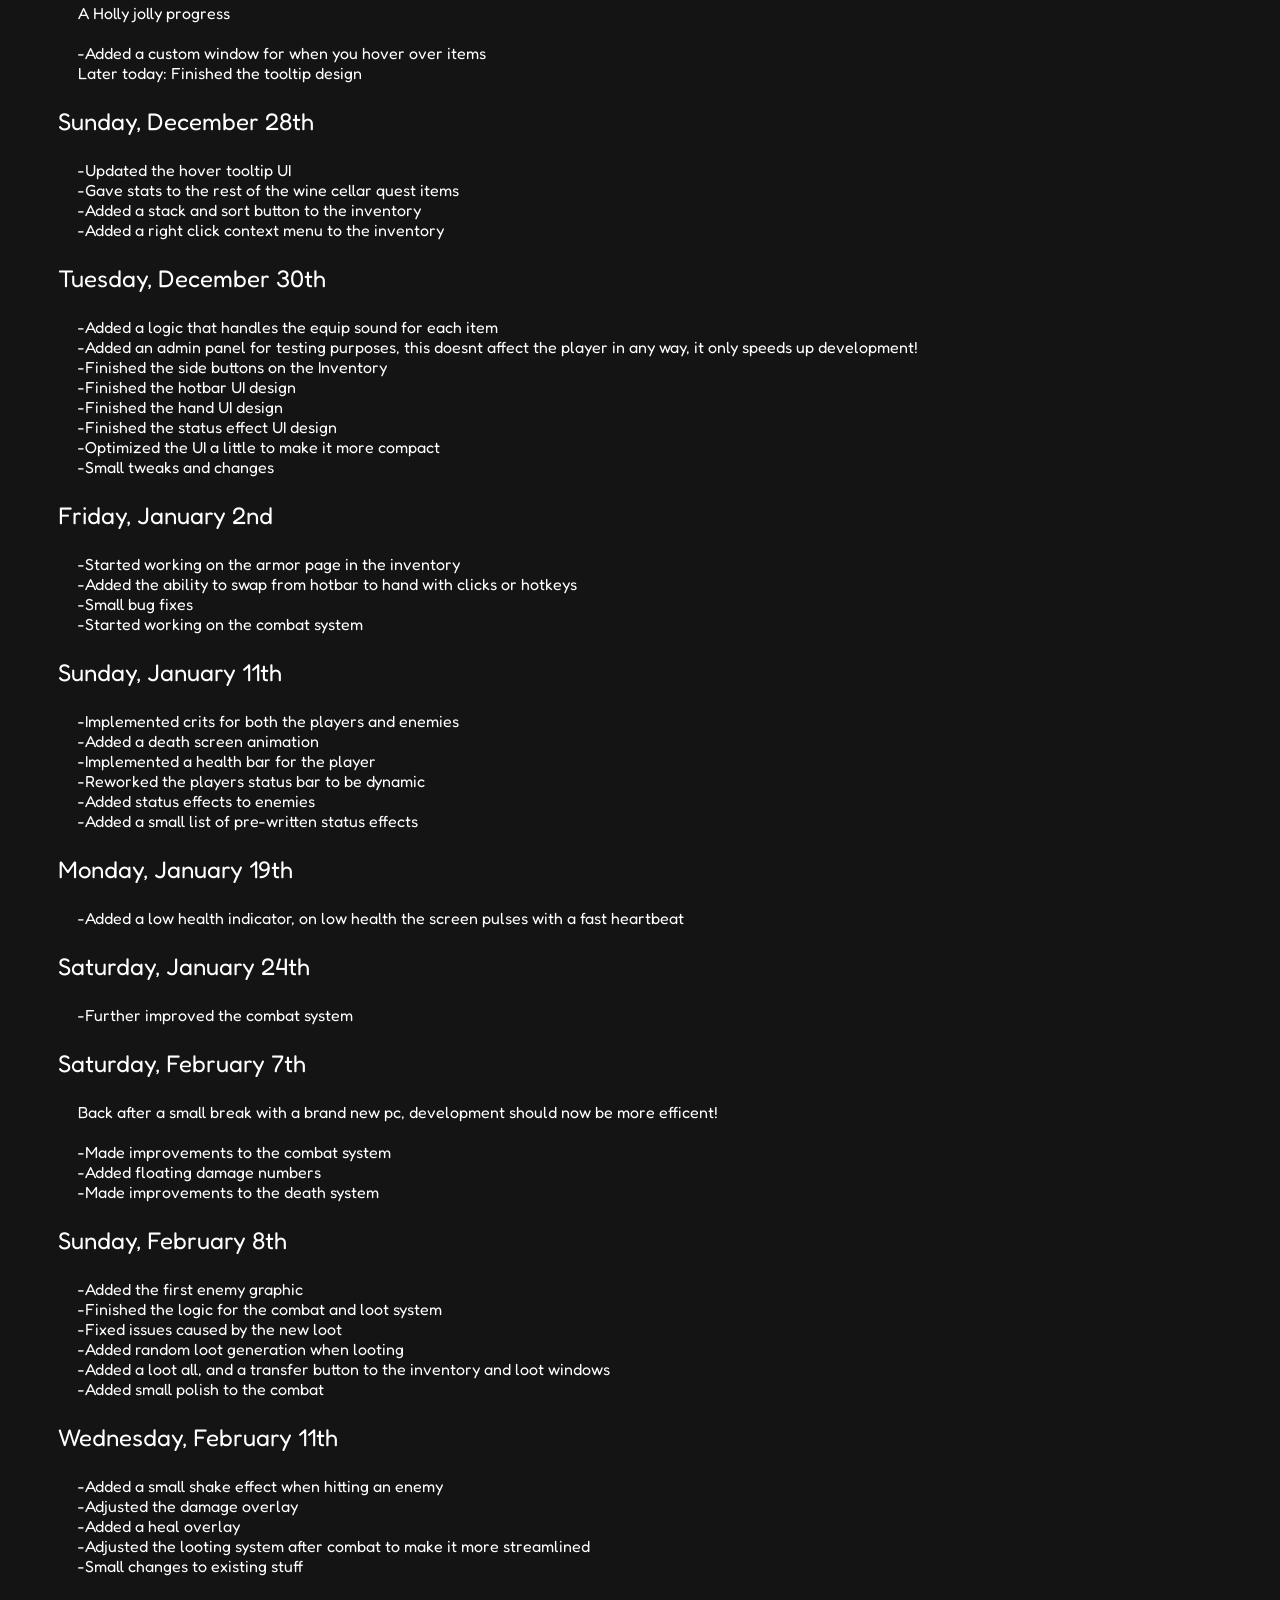
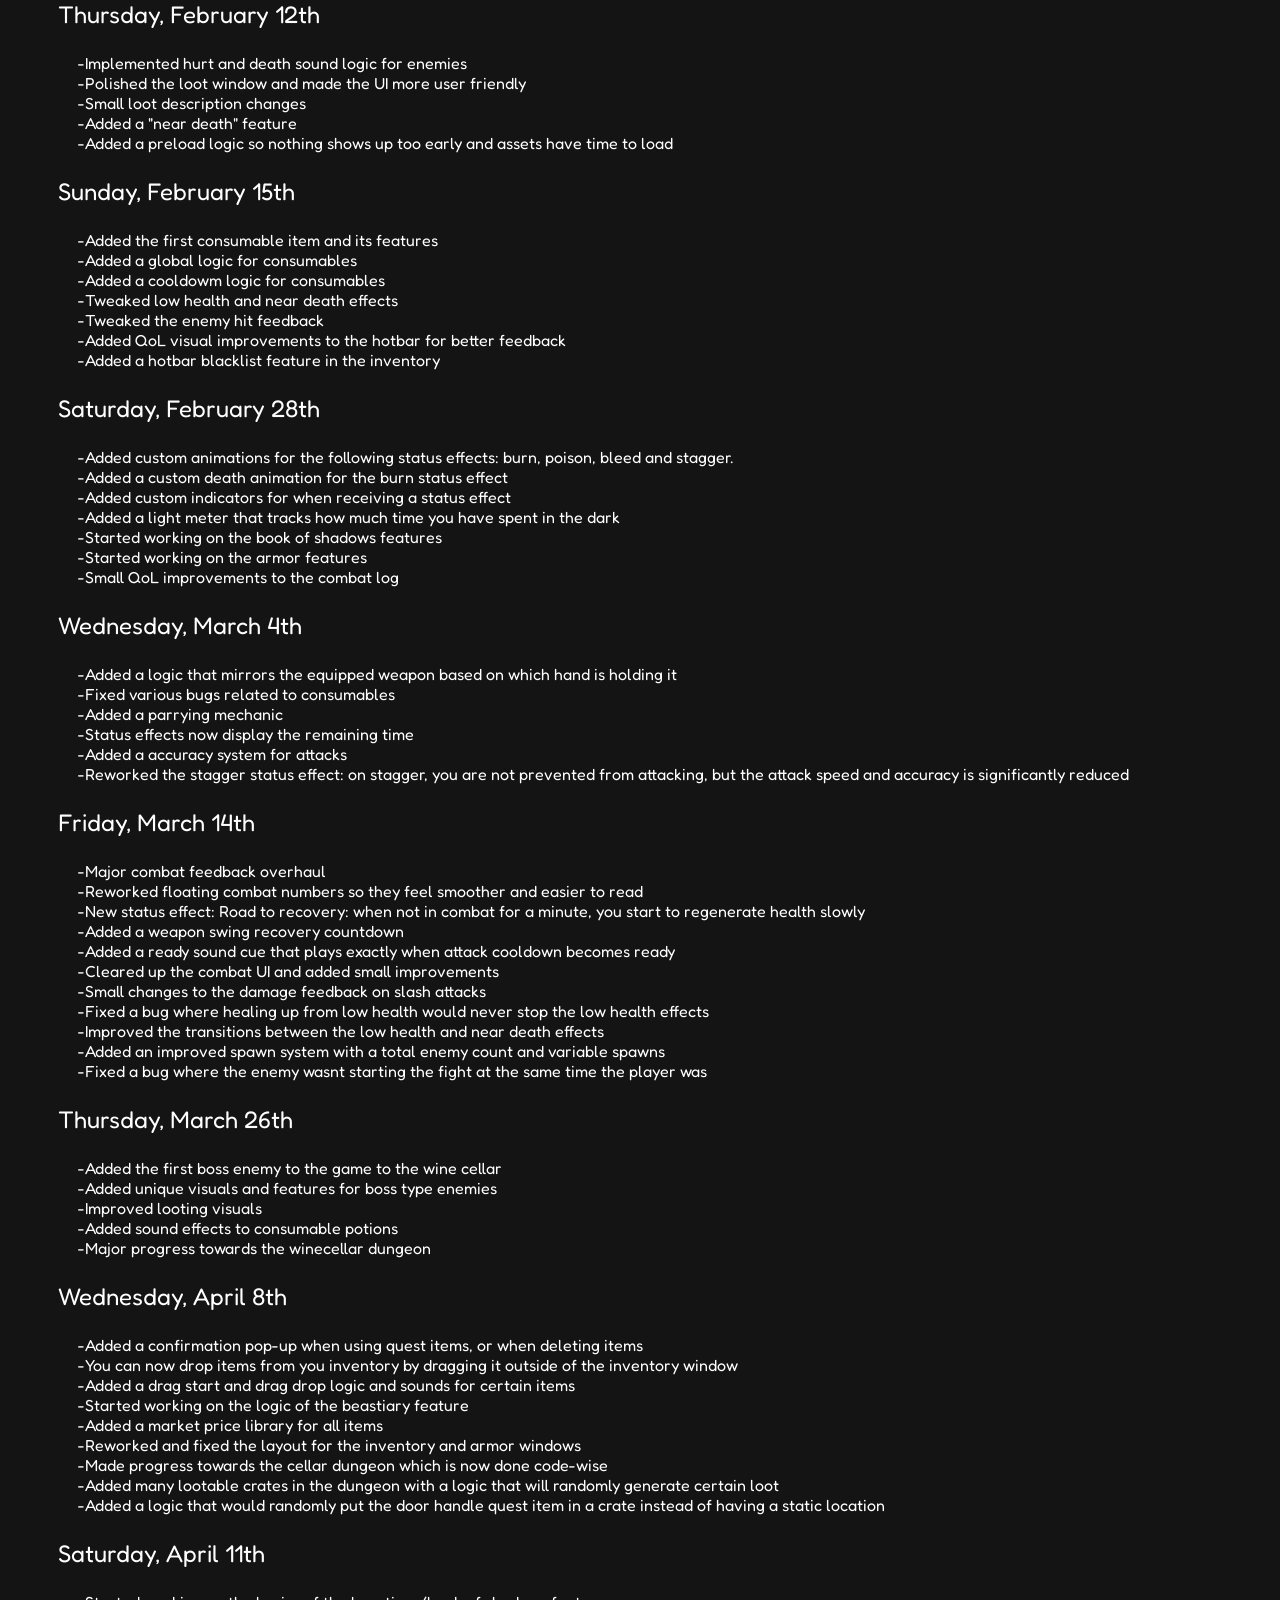
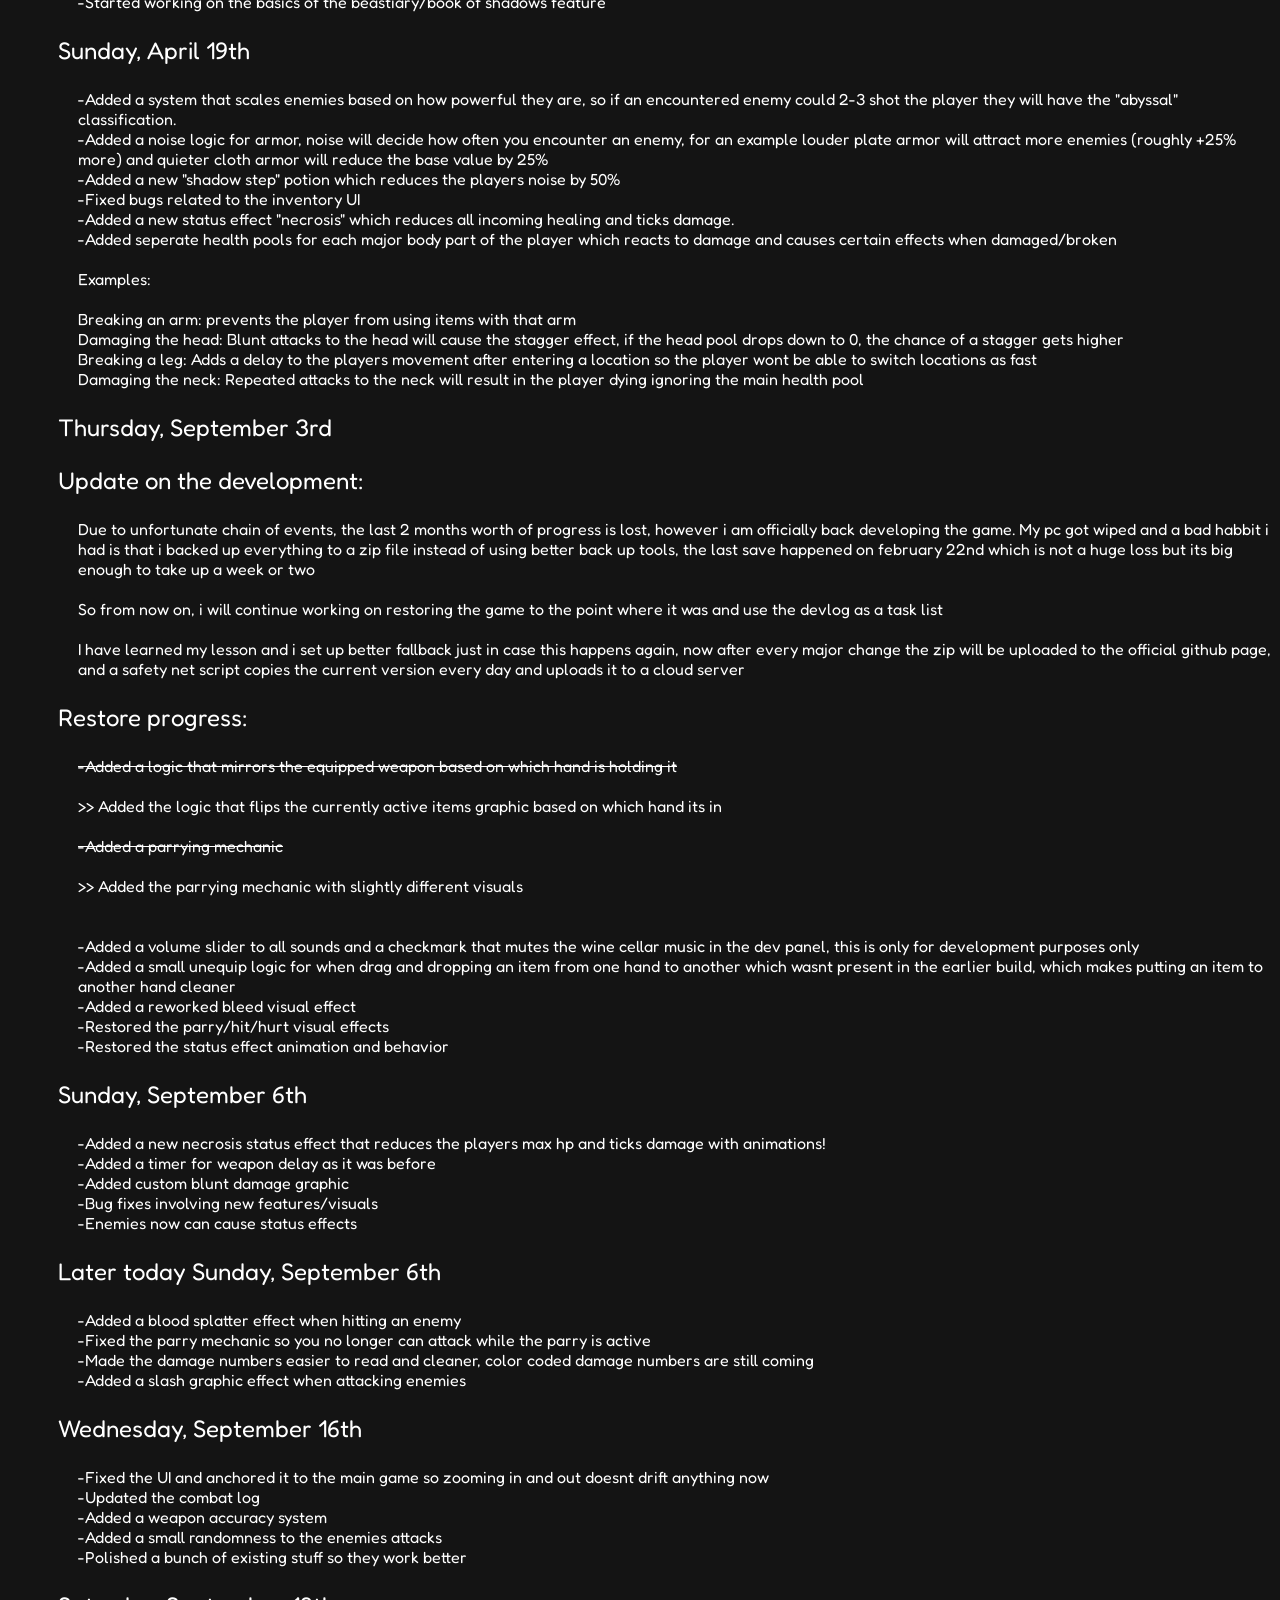
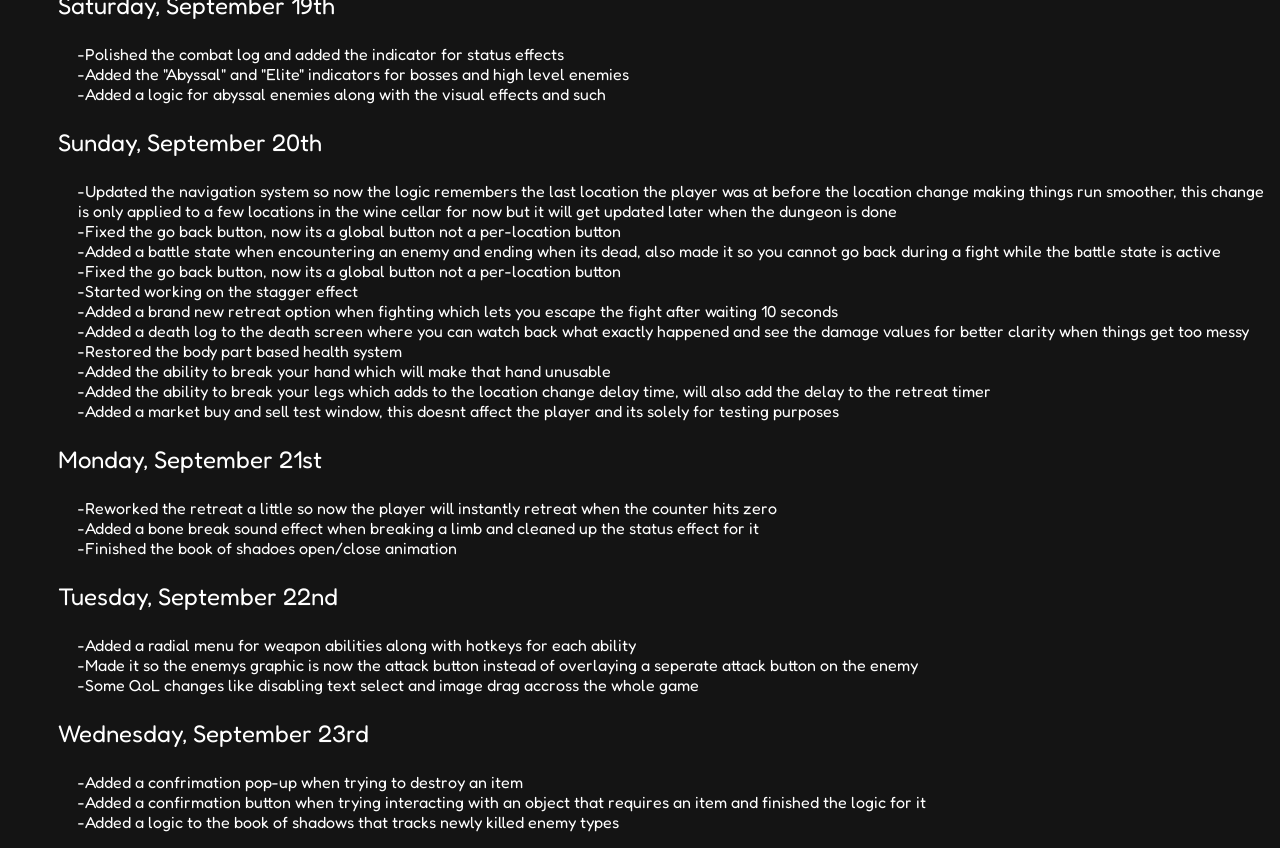
==== commit b9f2fcb6: "Update devlog.html" ====
--- a/devlog.html
+++ b/devlog.html
@@ -611,6 +611,17 @@
 </p>
 </div>
 
+<div class="datebox">
+<p class="date">Wednesday, September 23rd</p>
+</div>
+
+<div class="logbox">
+<p class="log">-Added a confrimation pop-up when trying to destroy an item
+  <br>-Added a confirmation button when trying interacting with an object that requires an item and finished the logic for it
+  <br>-Added a logic to the book of shadows that tracks newly killed enemy types
+</p>
+</div>
+
 <script>
   window.addEventListener("load", function () {
     window.scrollTo(0, document.body.scrollHeight);
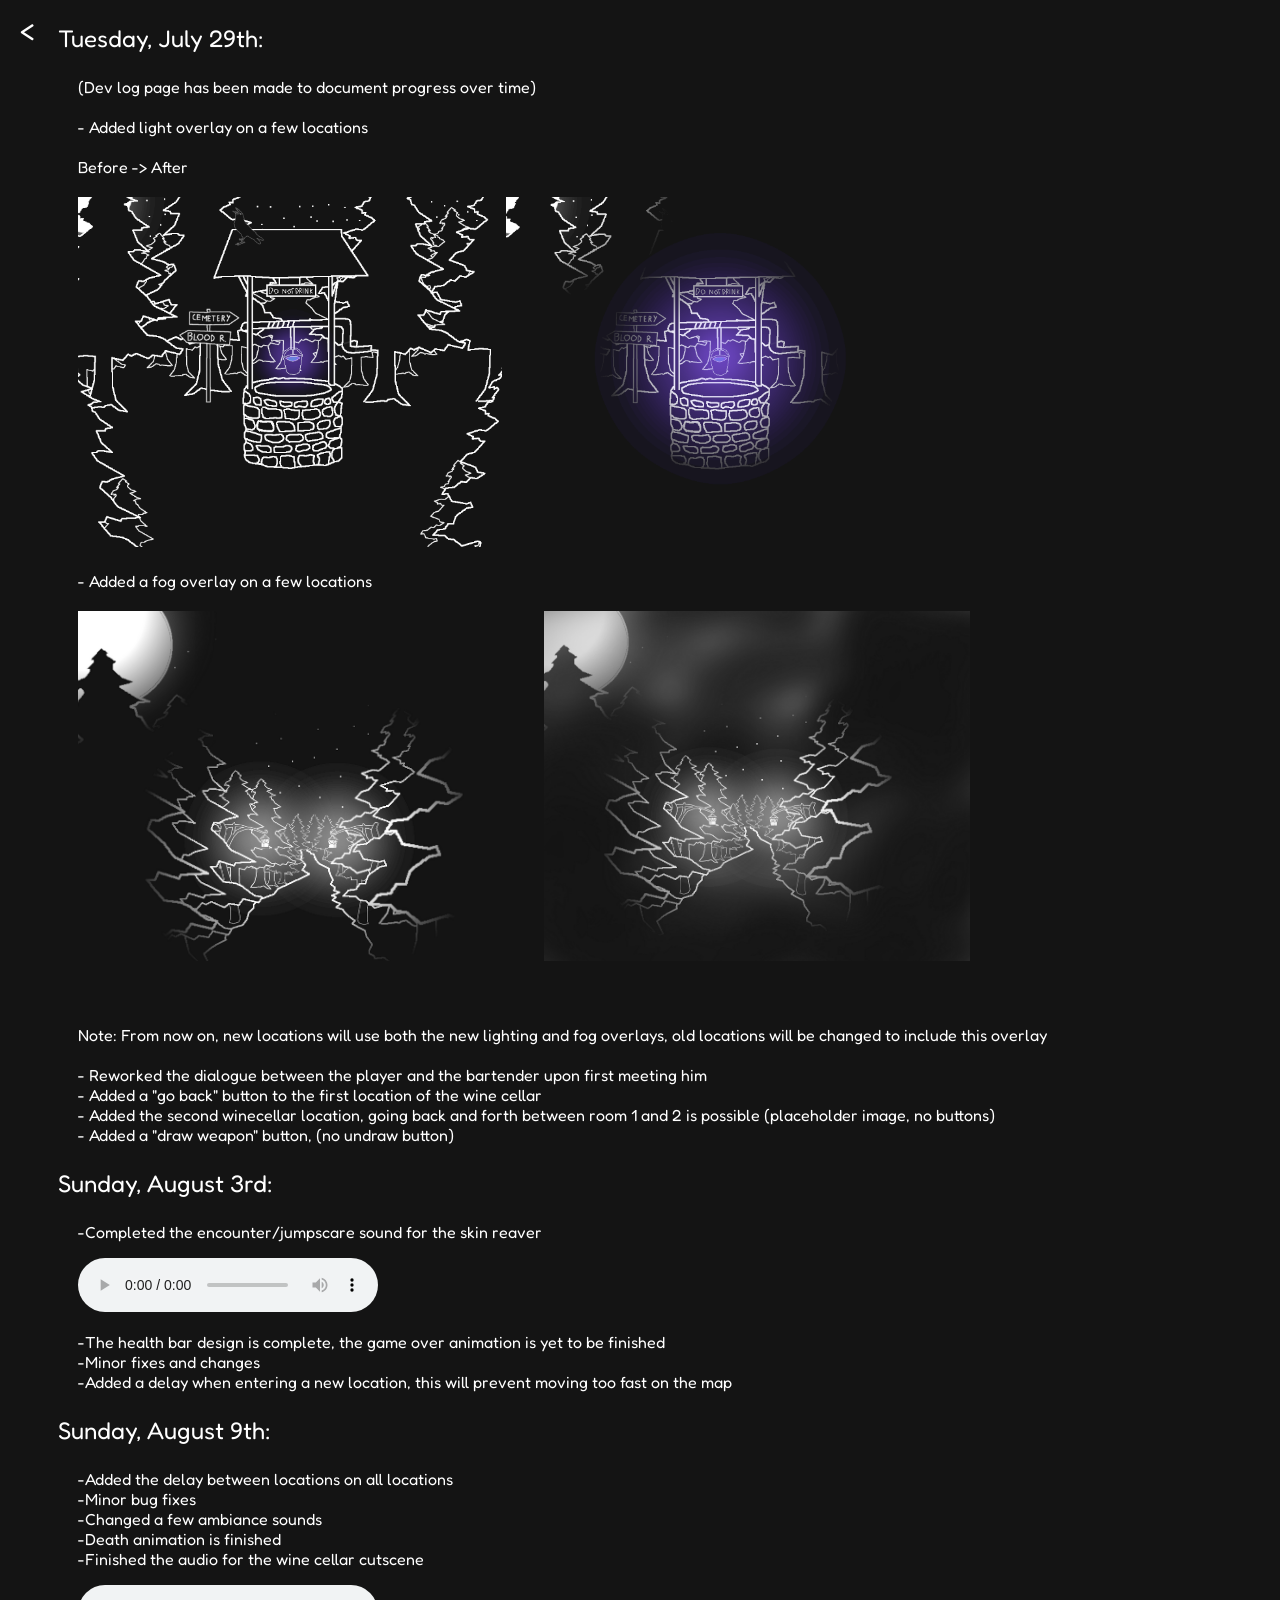
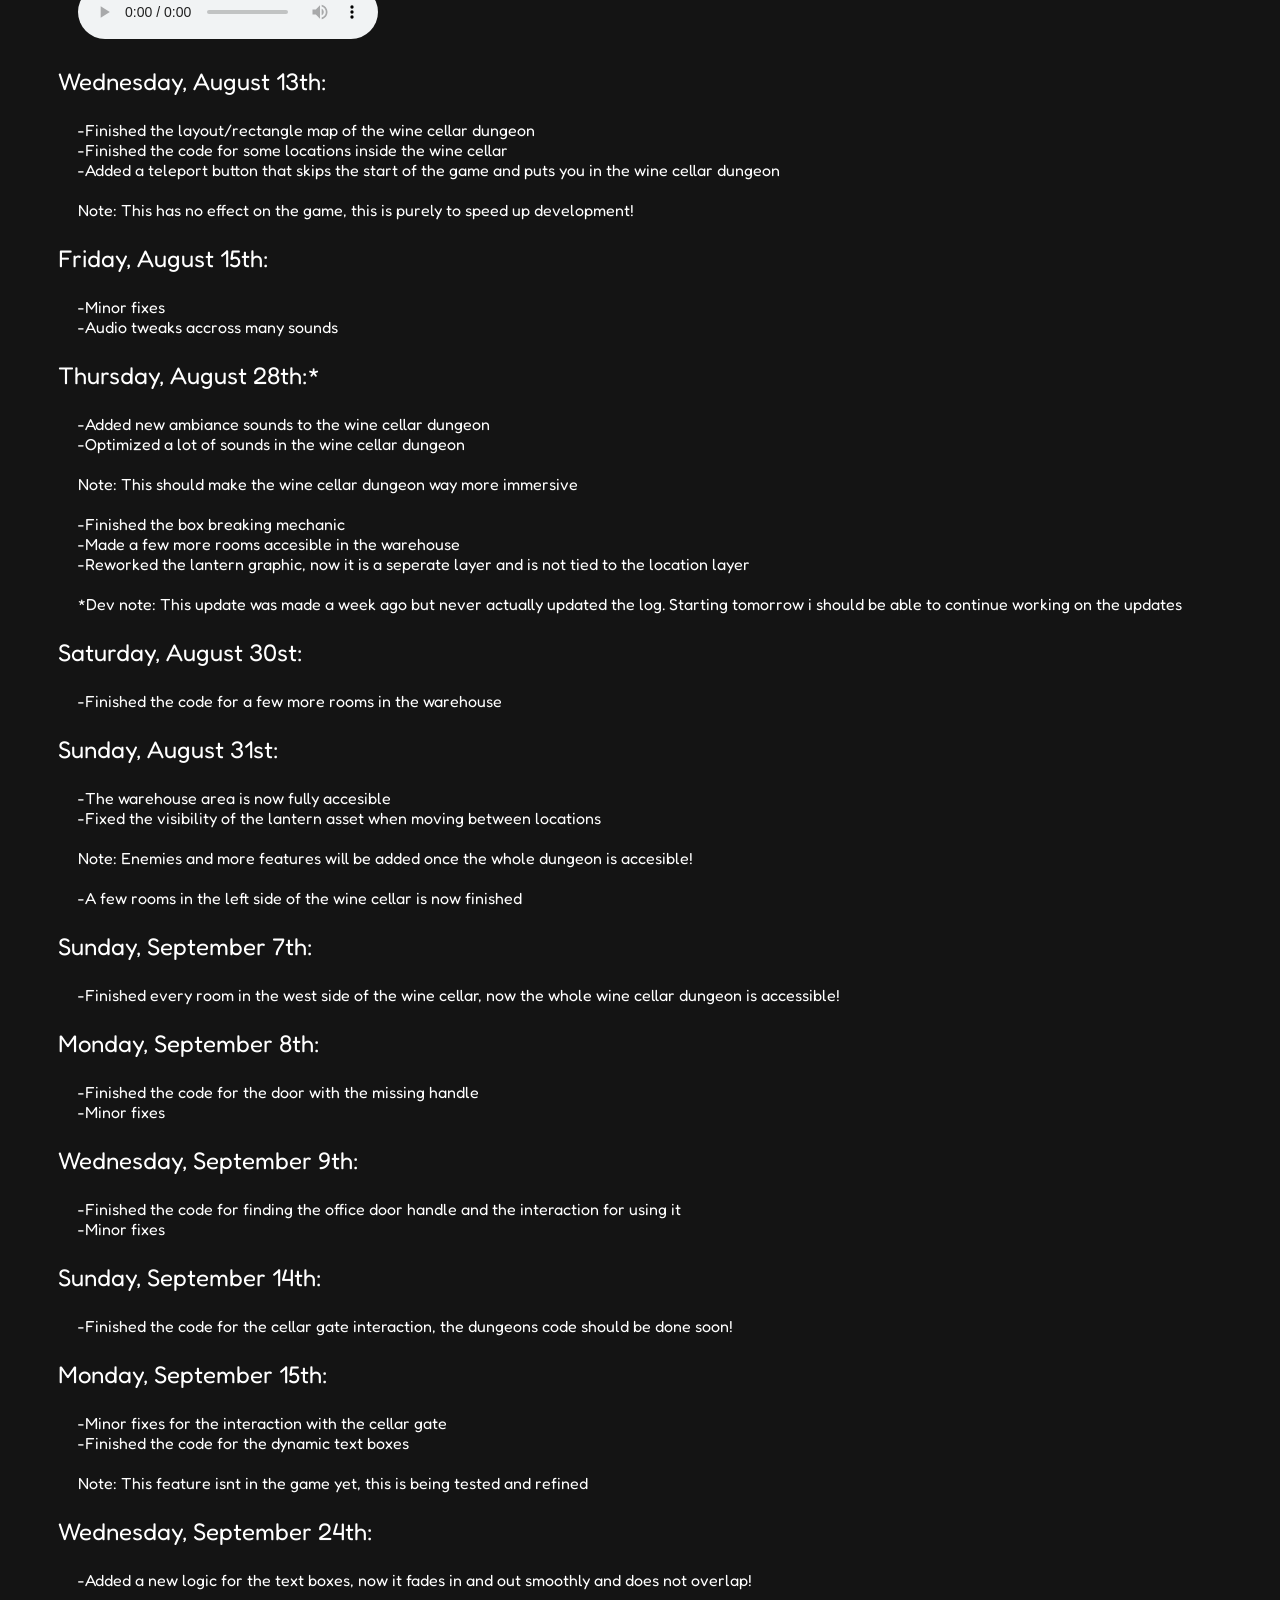
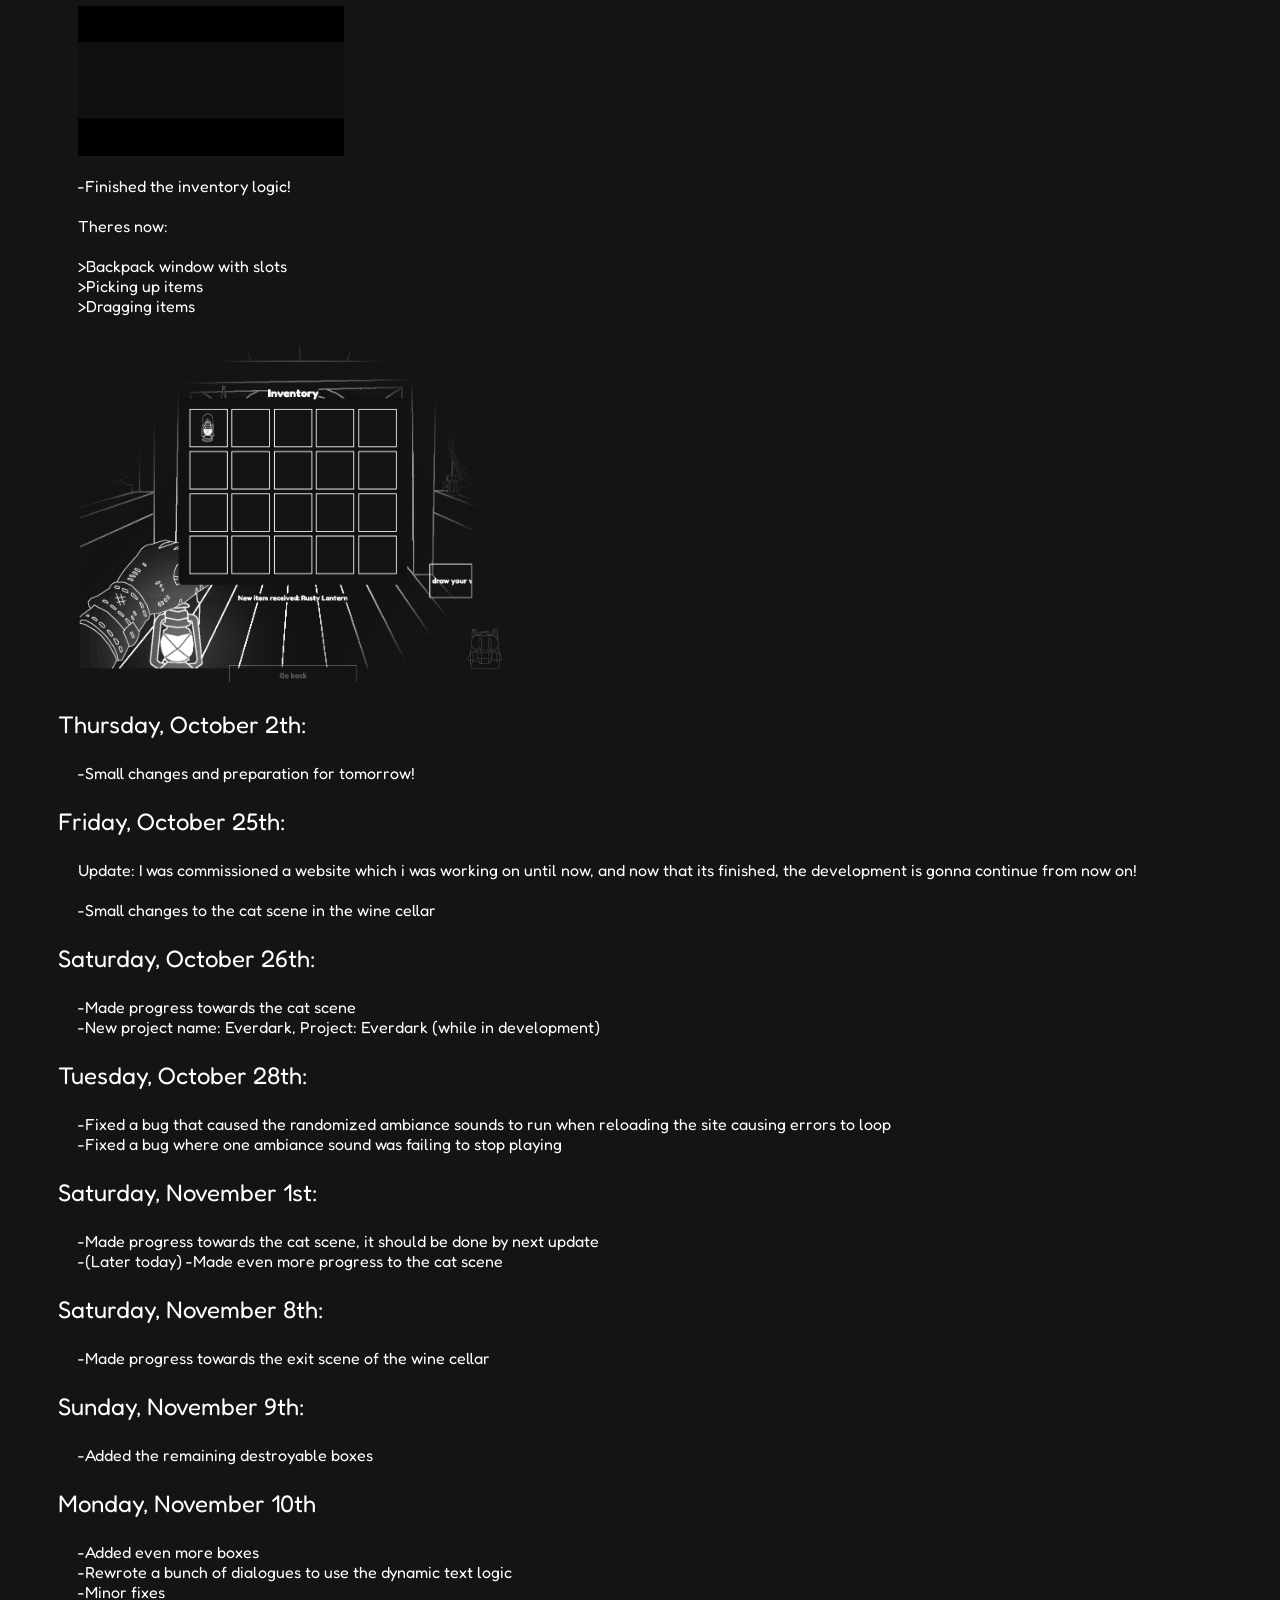
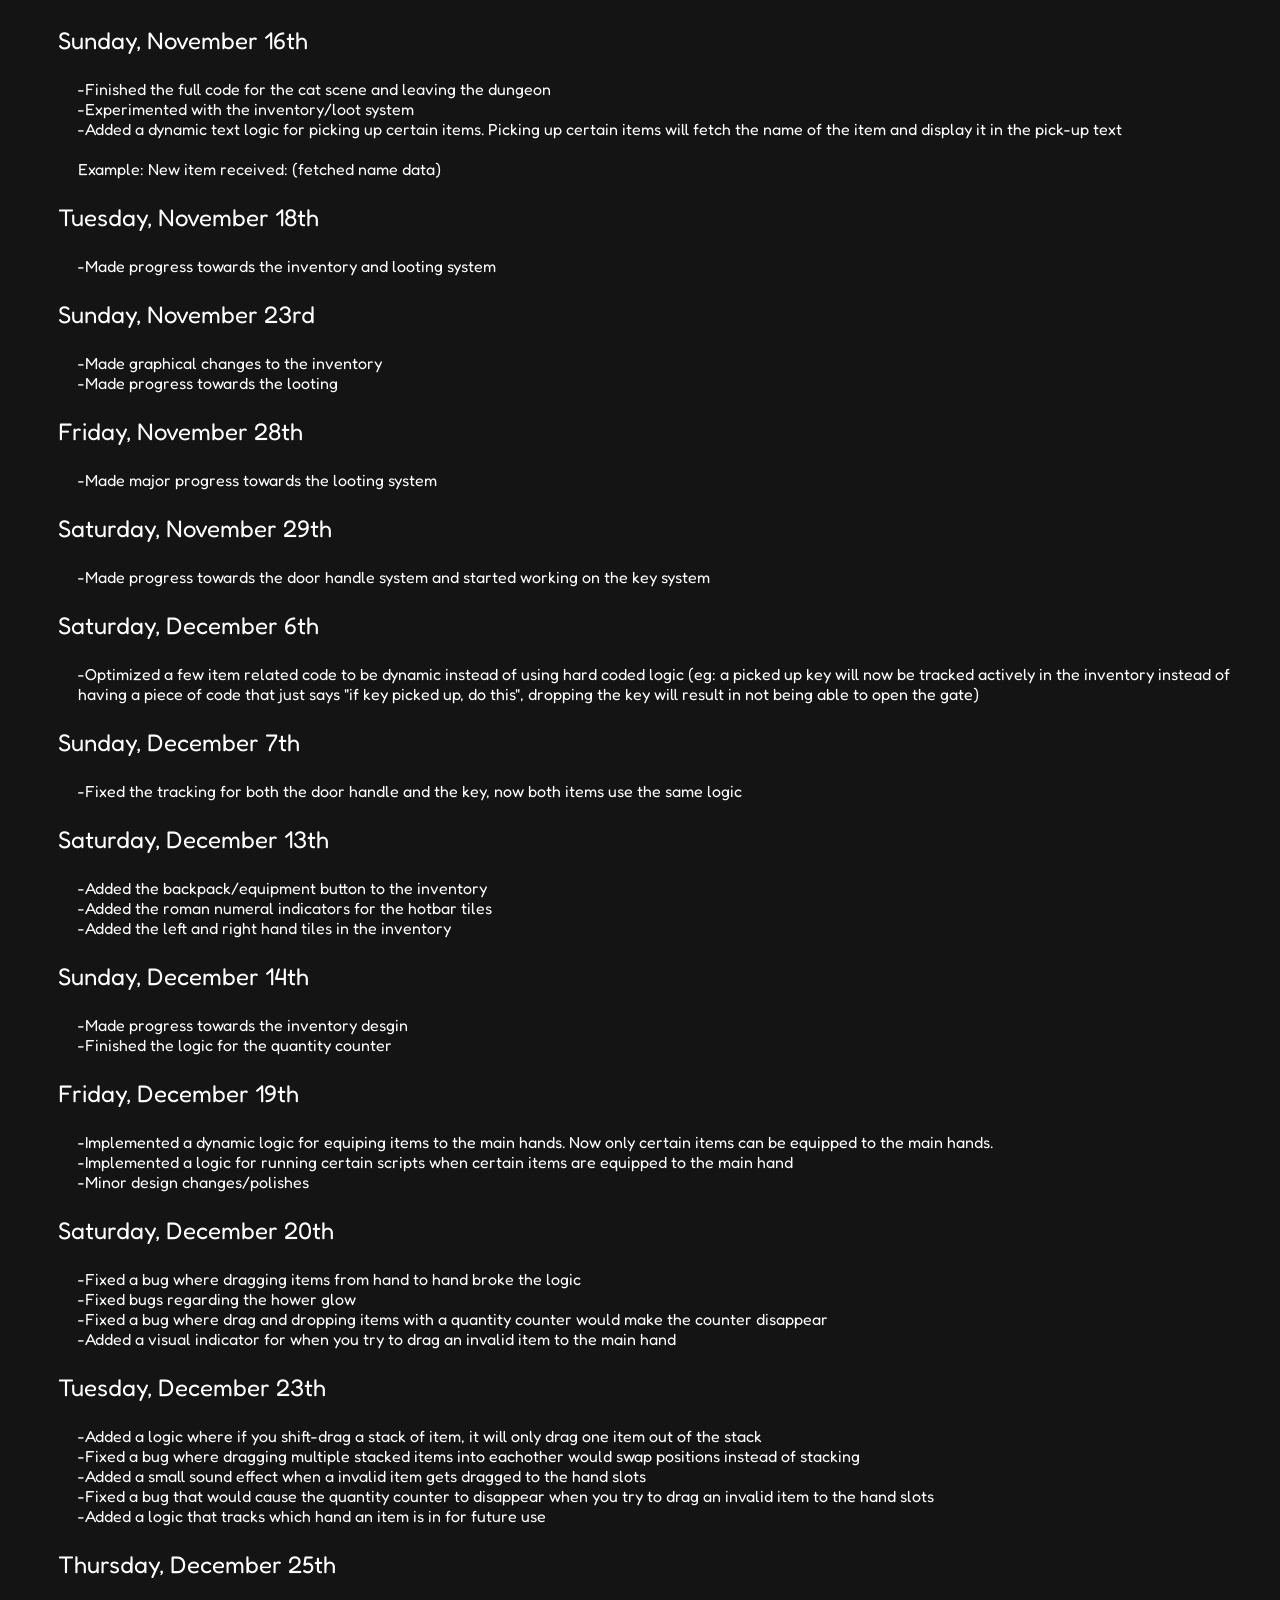
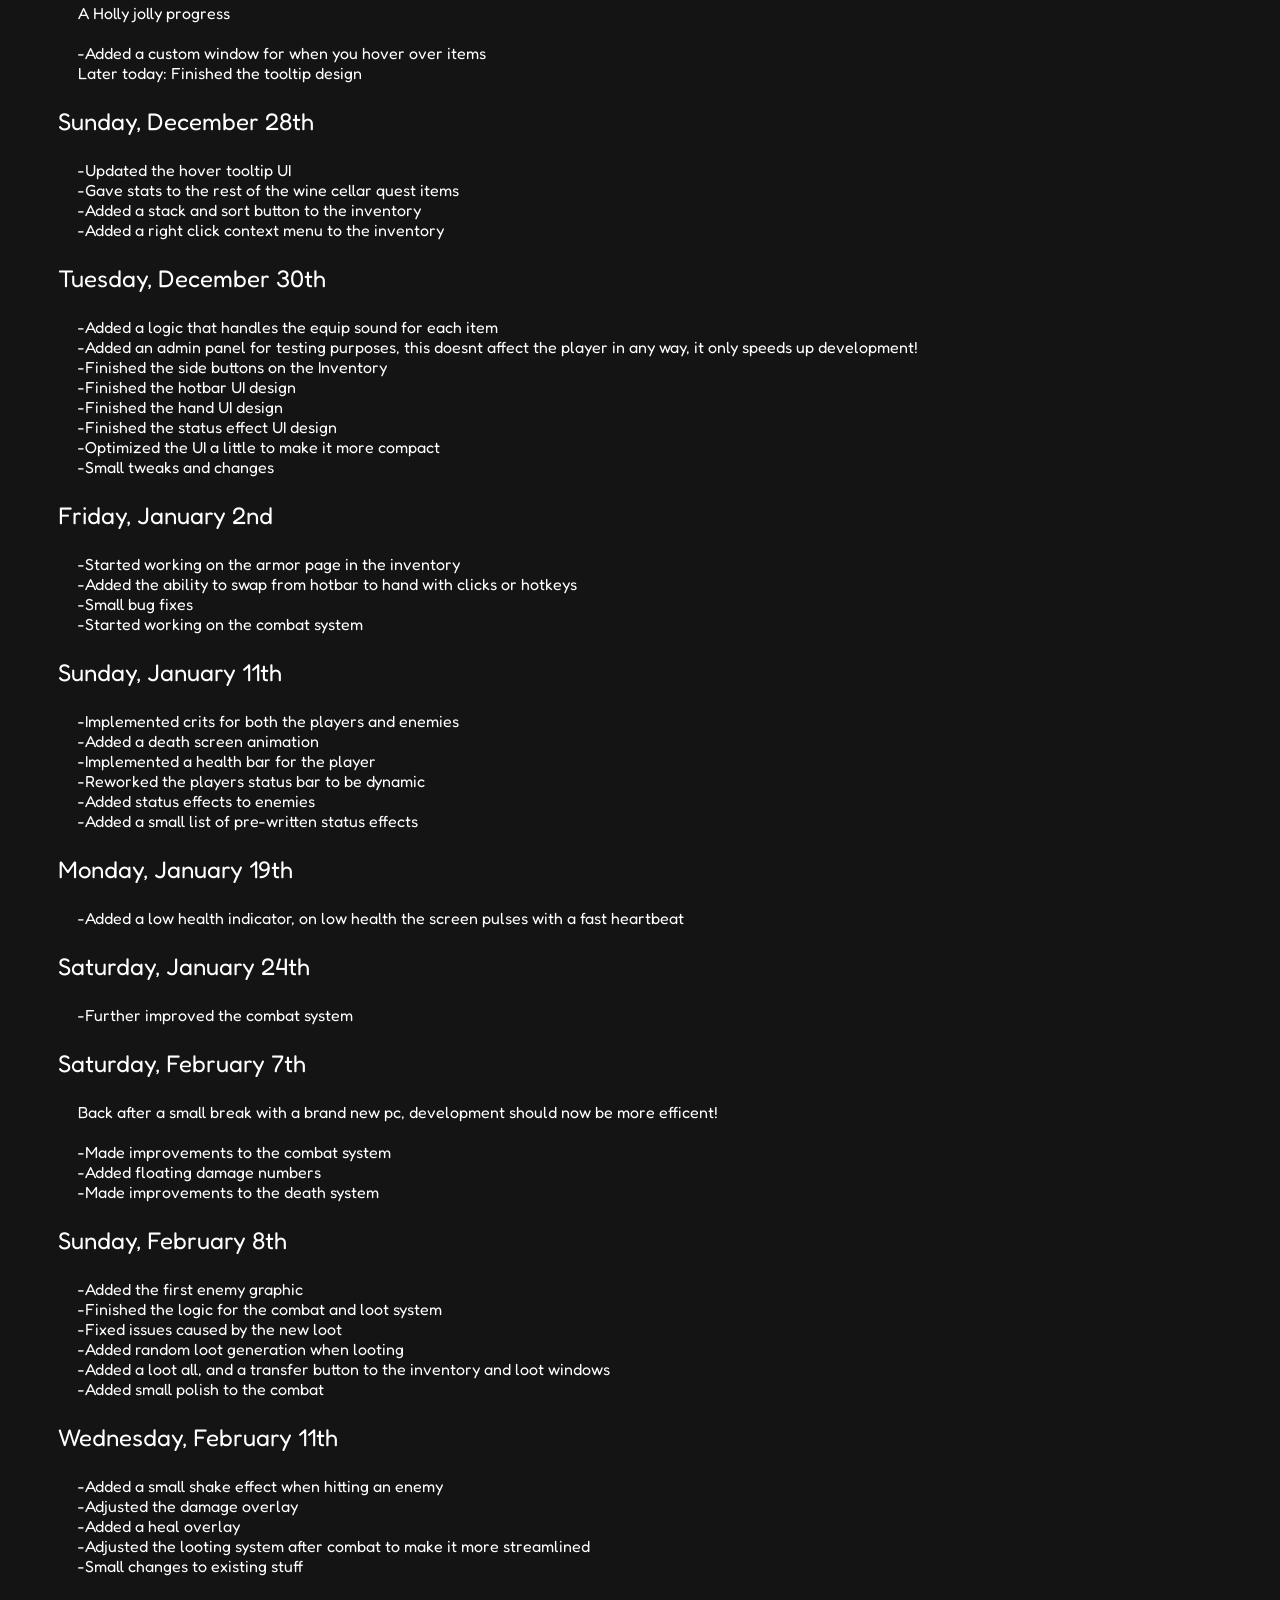
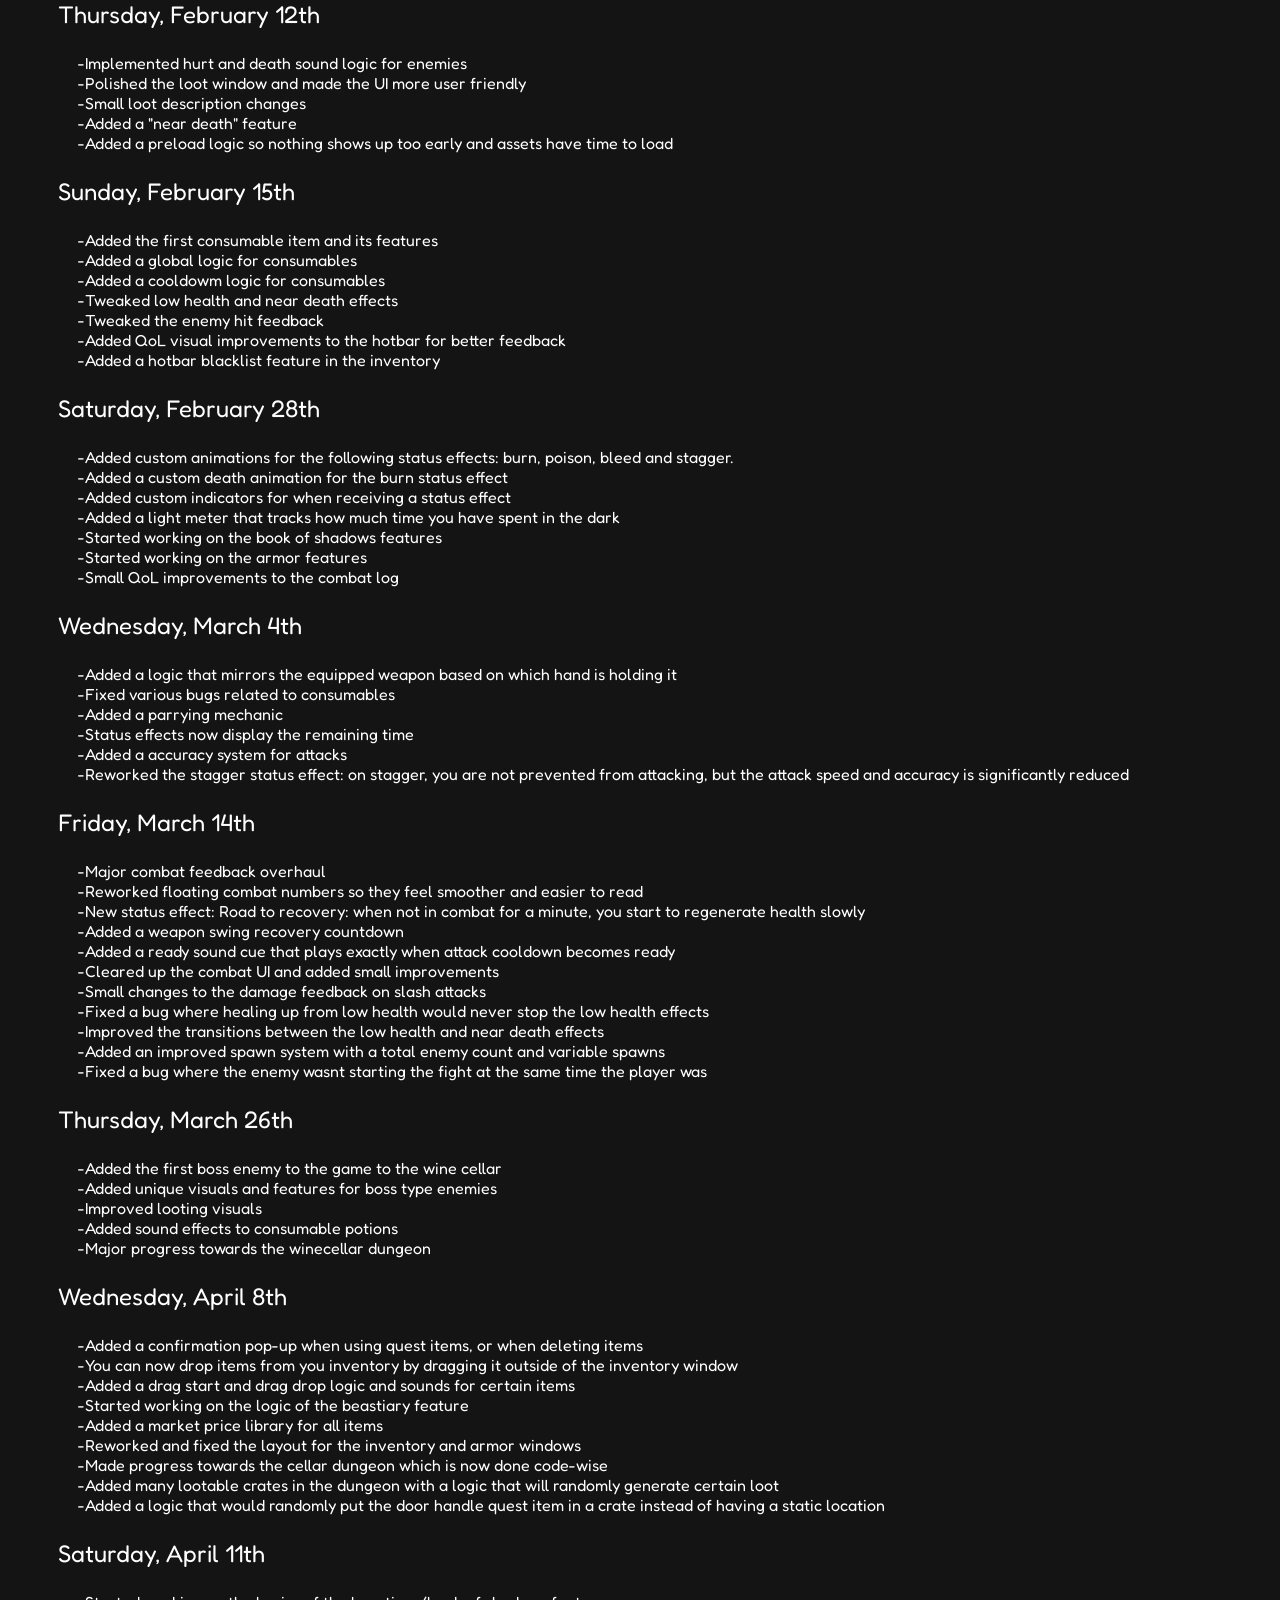
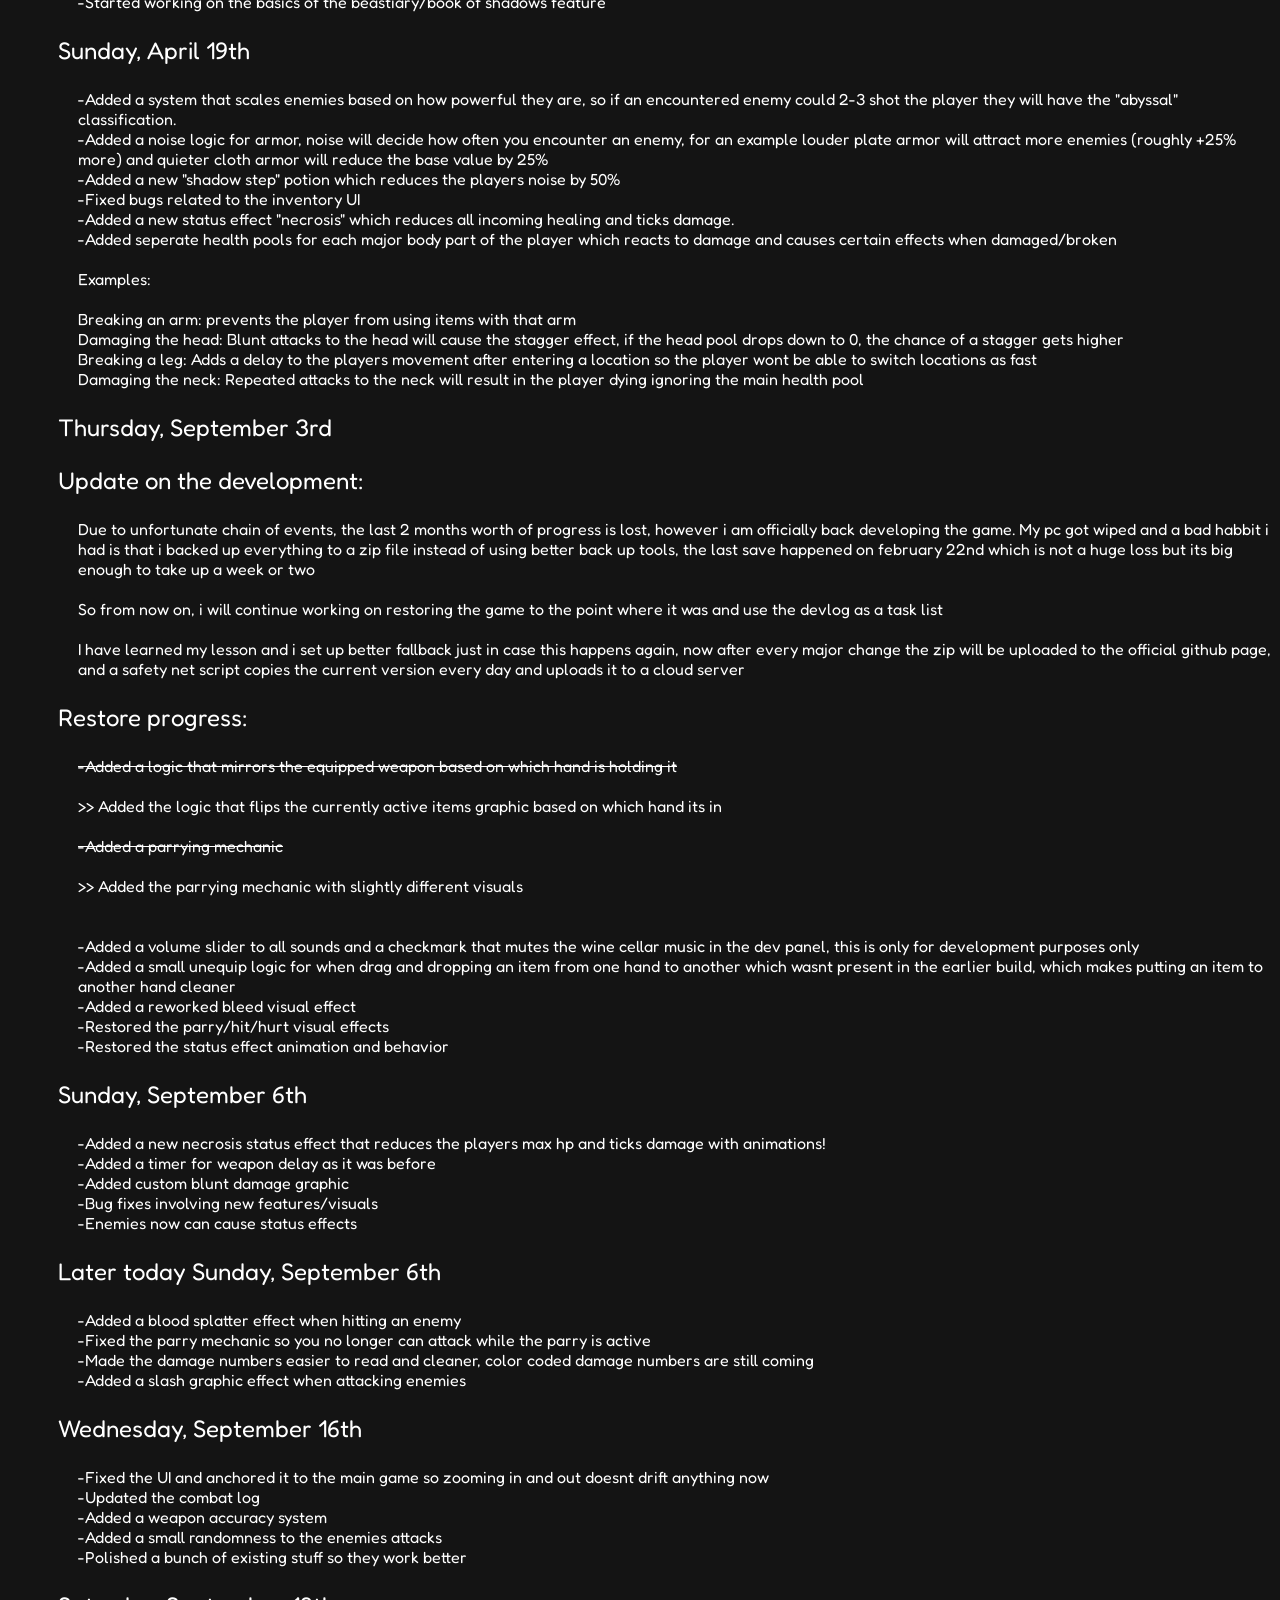
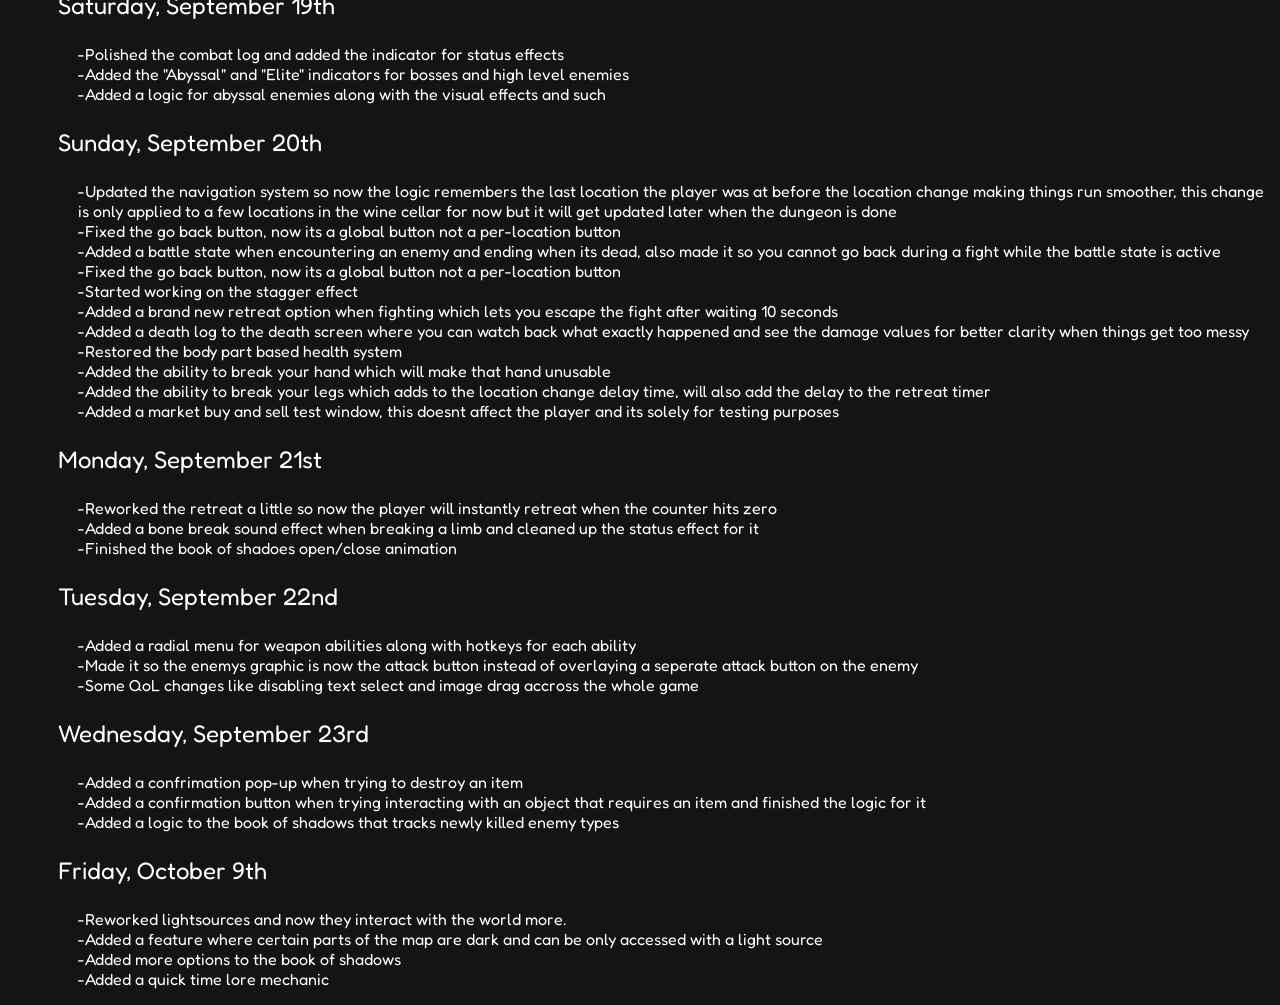
==== commit e6d81d88: "Update devlog.html" ====
--- a/devlog.html
+++ b/devlog.html
@@ -622,6 +622,18 @@
 </p>
 </div>
 
+<div class="datebox">
+<p class="date">Friday, October 9th</p>
+</div>
+
+<div class="logbox">
+<p class="log">-Reworked lightsources and now they interact with the world more.
+  <br>-Added a feature where certain parts of the map are dark and can be only accessed with a light source
+  <br>-Added more options to the book of shadows
+  <br>-Added a quick time lore mechanic
+</p>
+</div>
+
 <script>
   window.addEventListener("load", function () {
     window.scrollTo(0, document.body.scrollHeight);
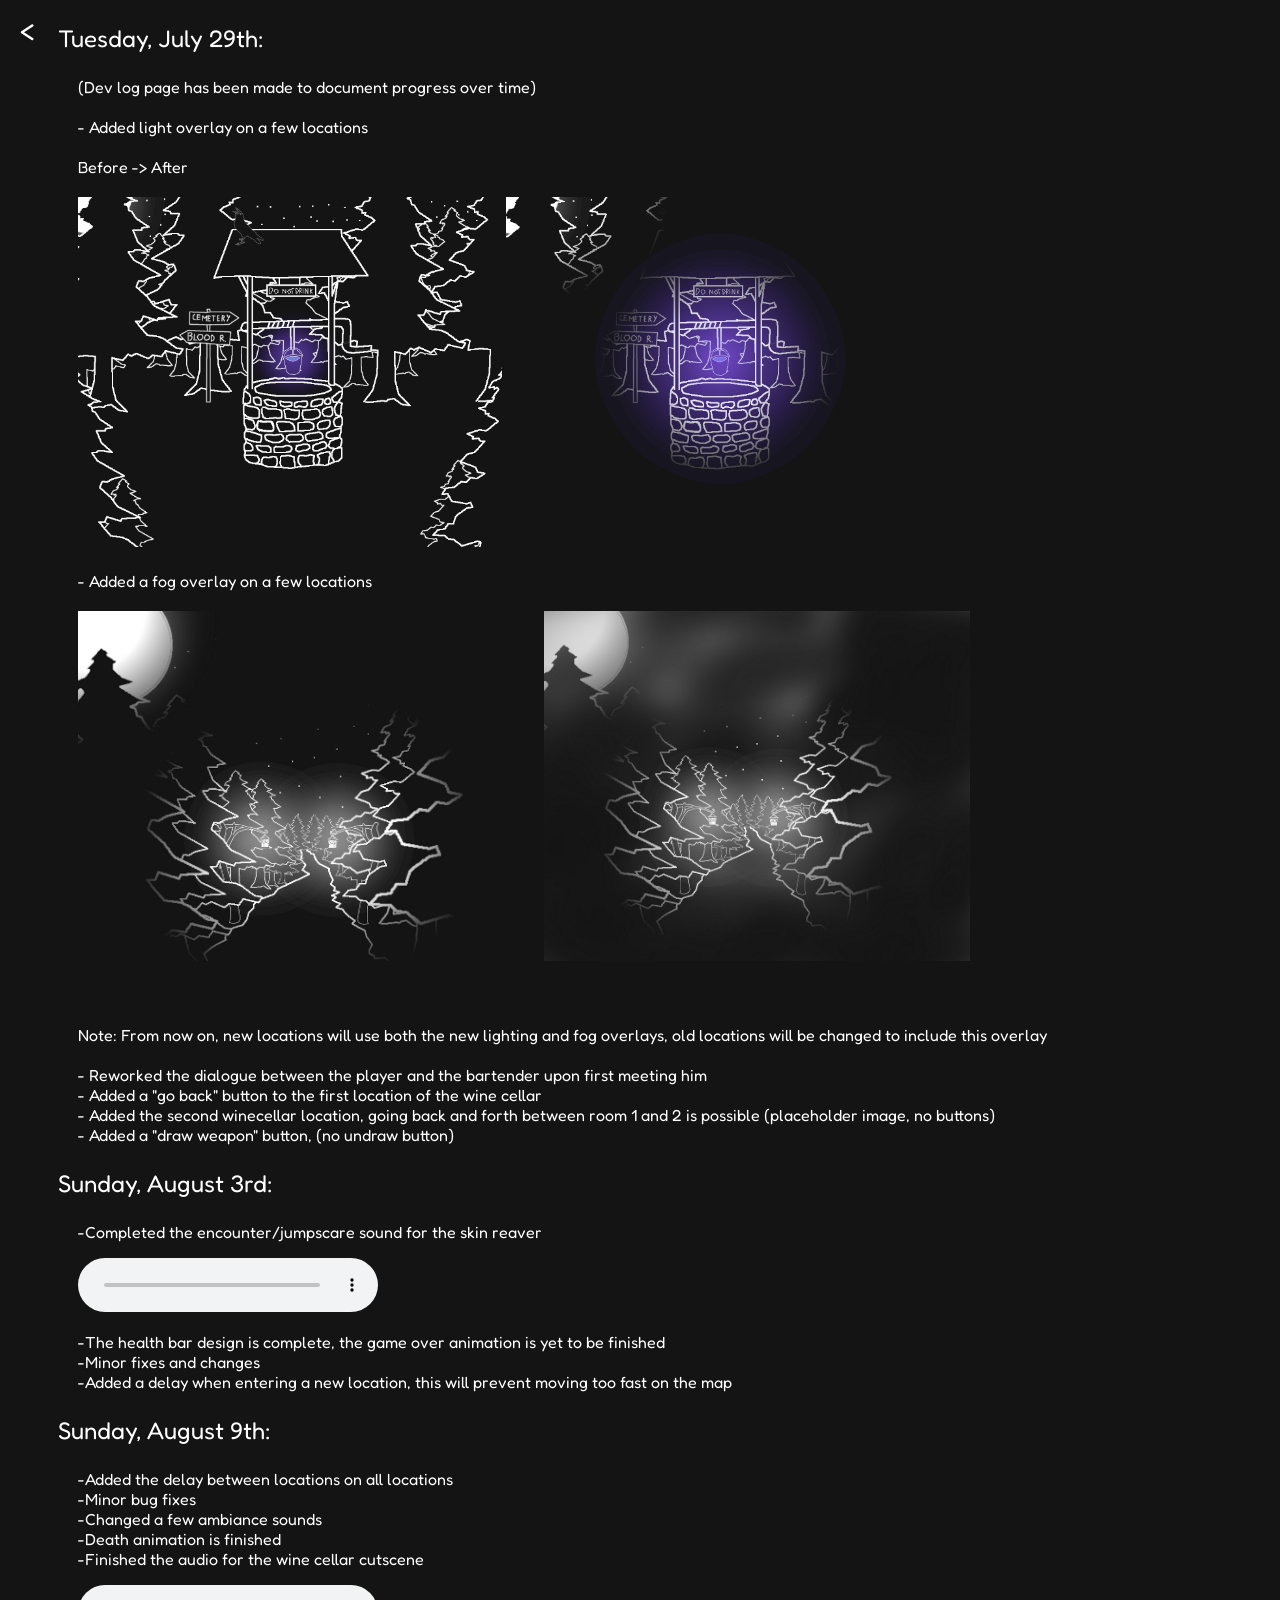
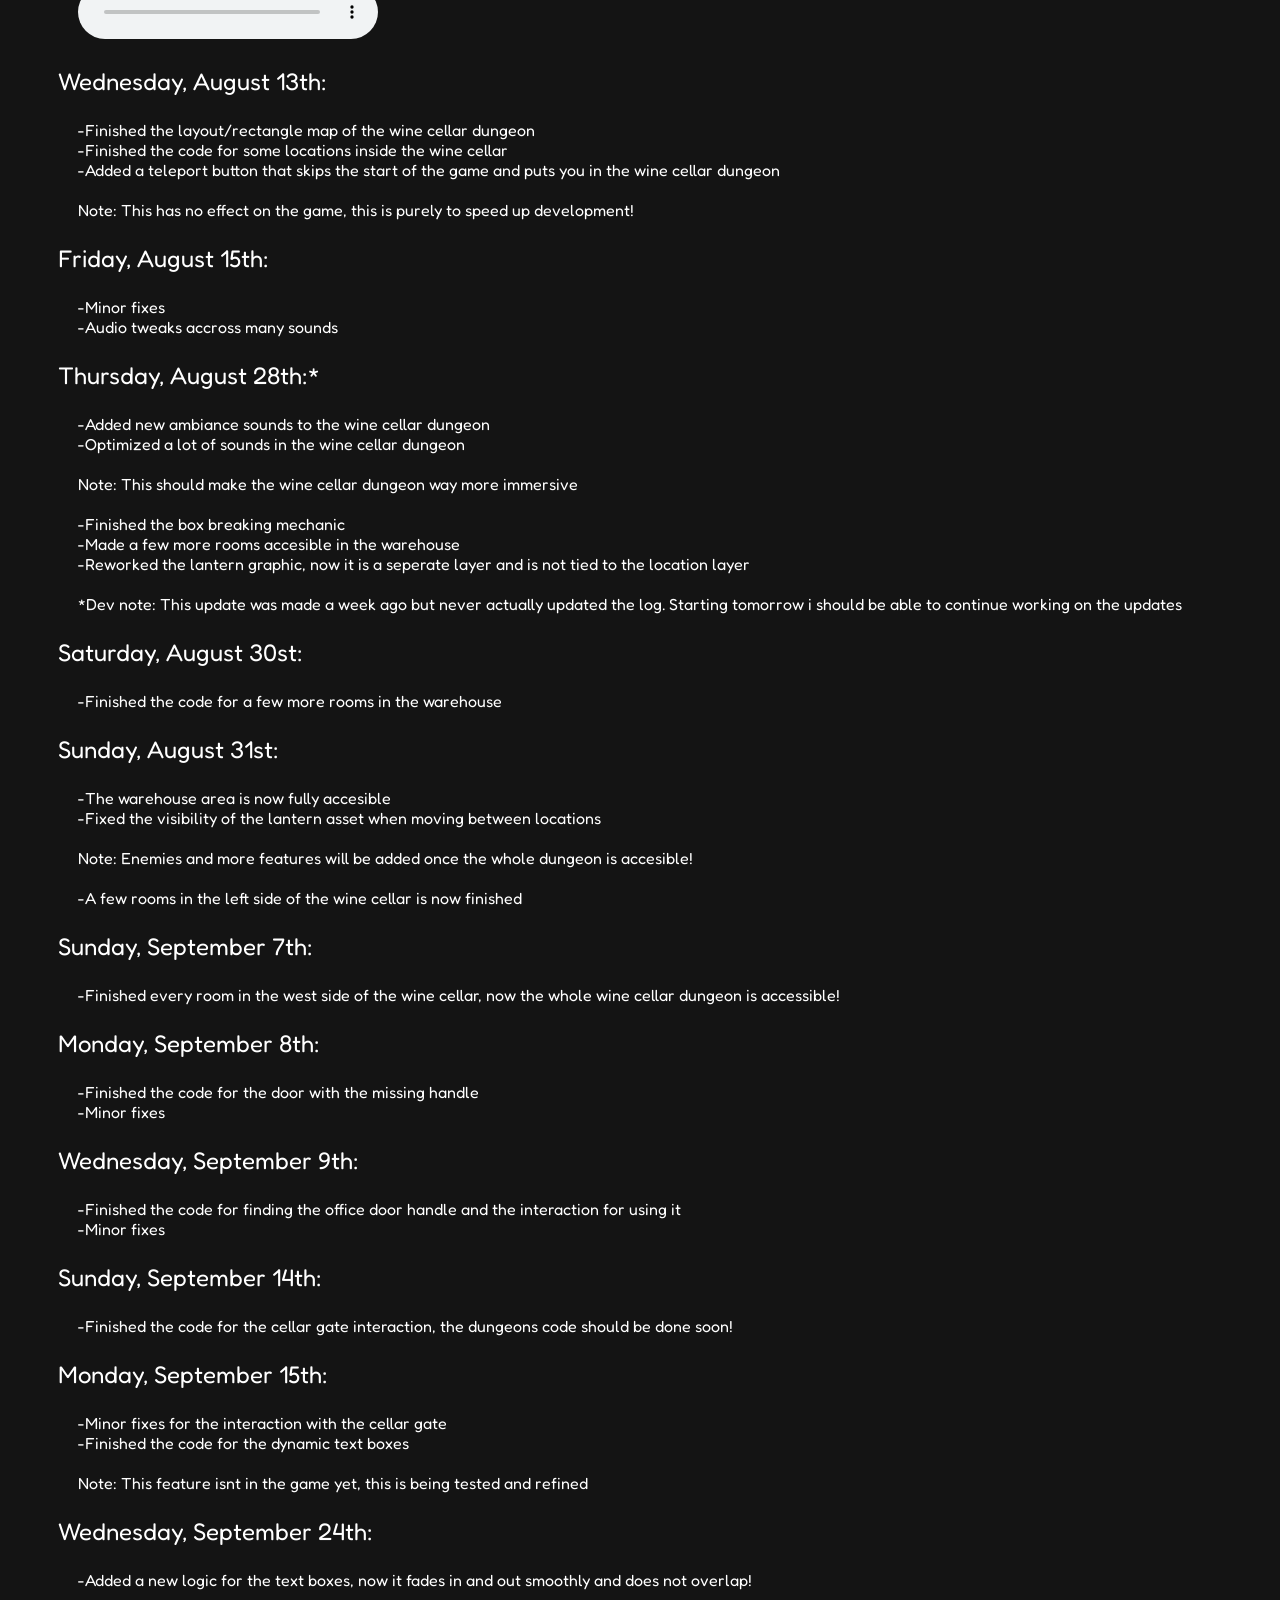
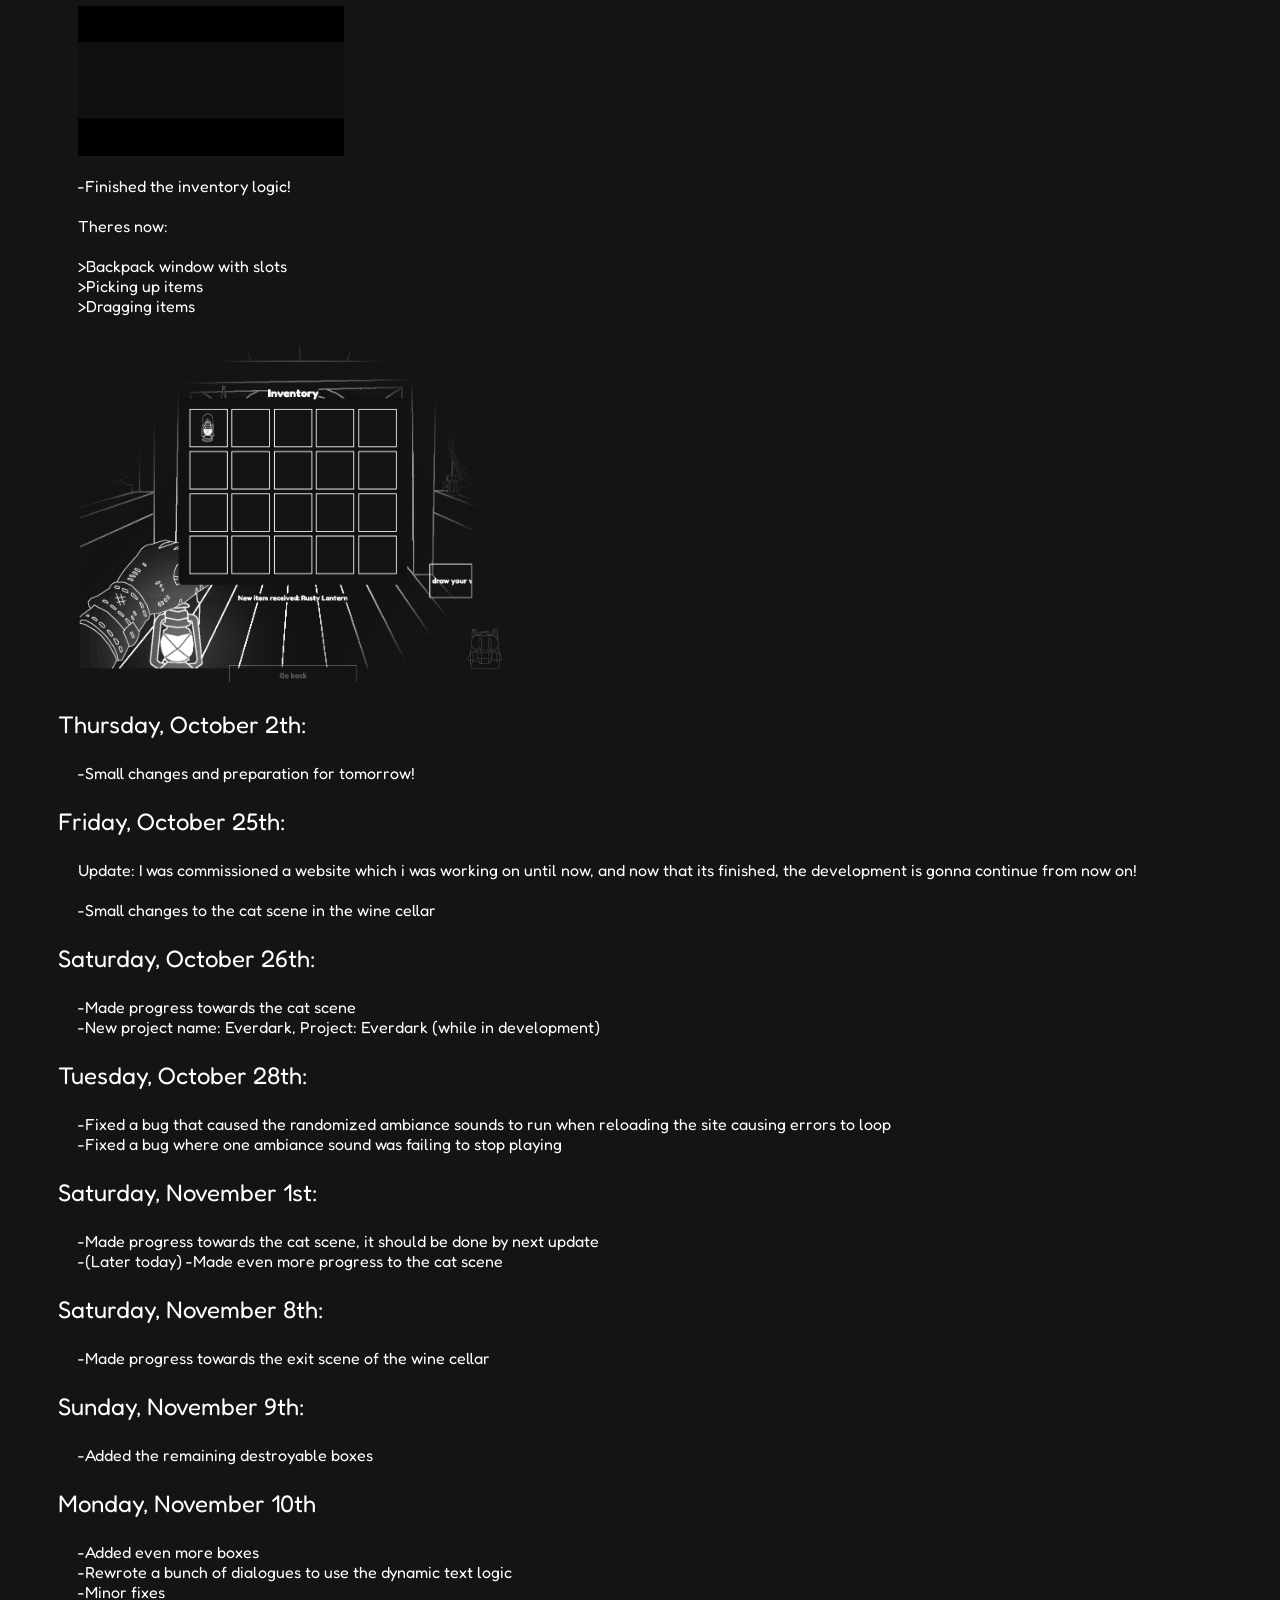
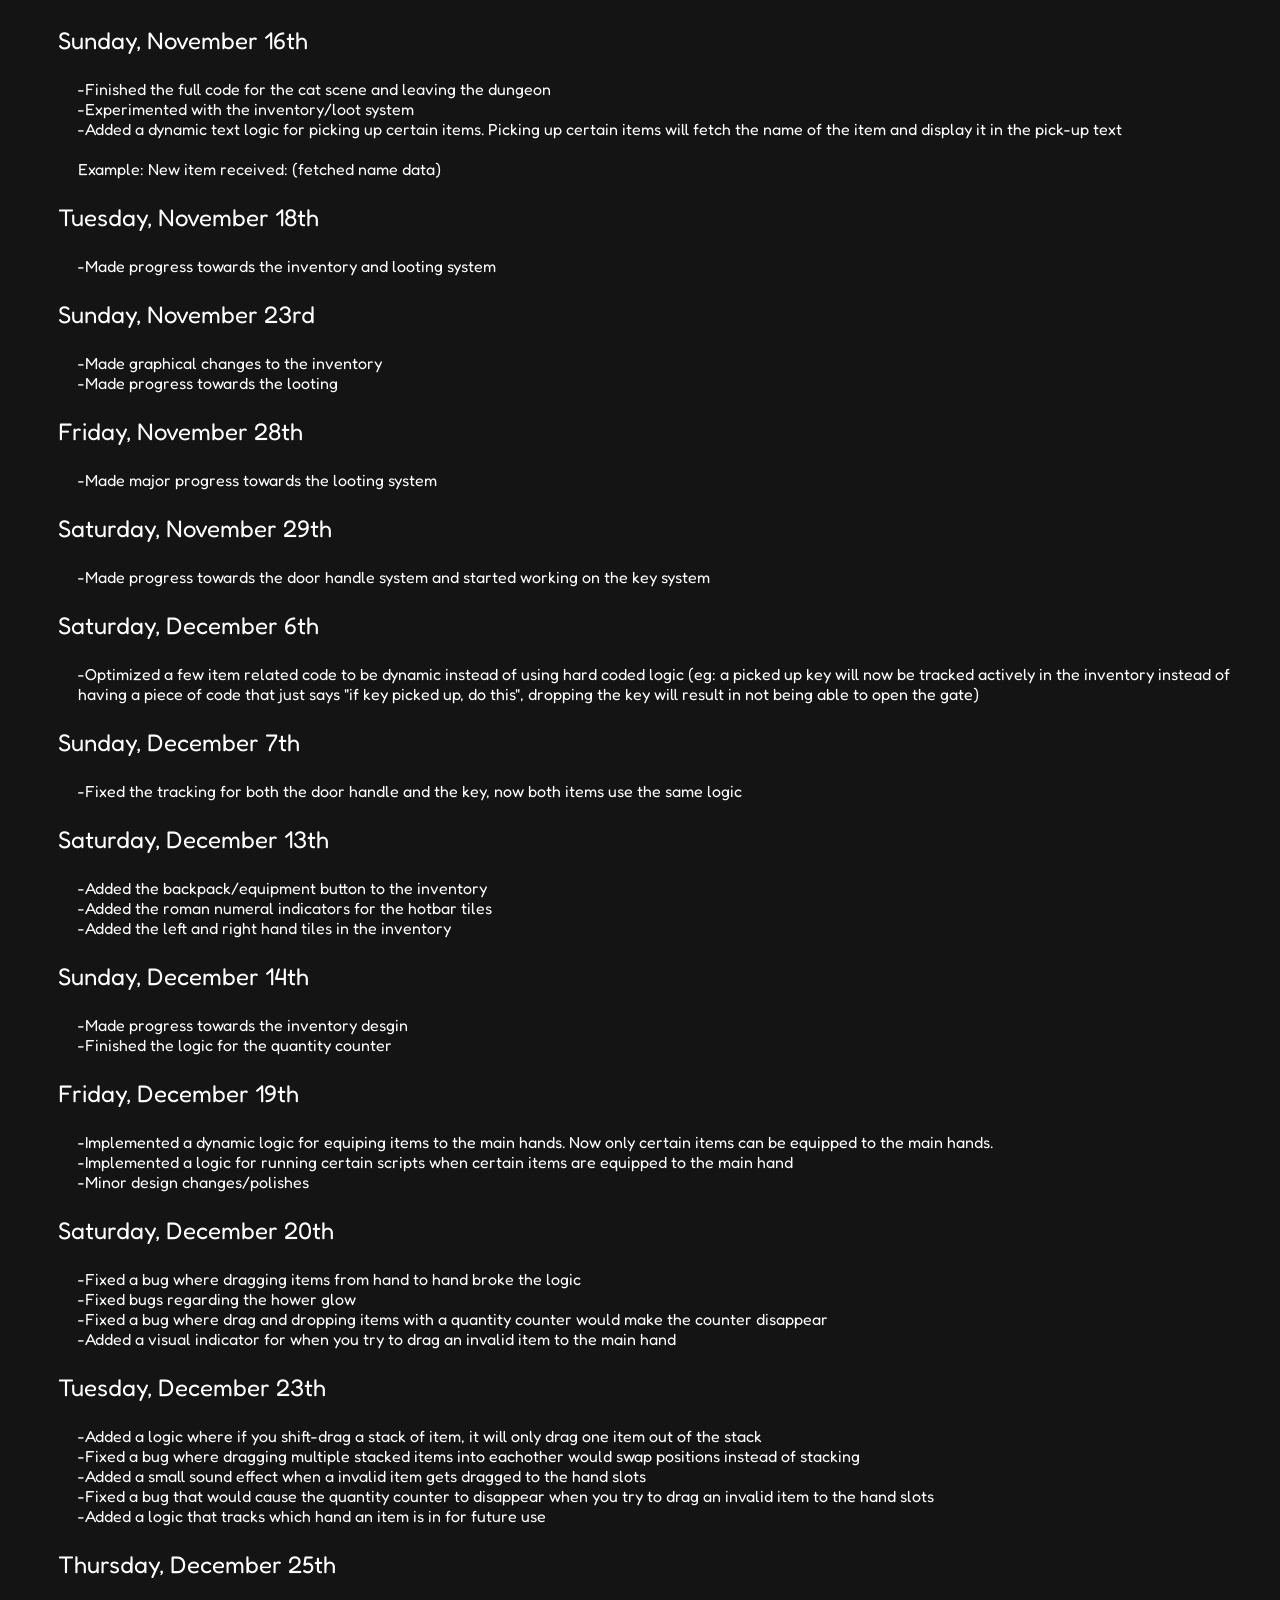
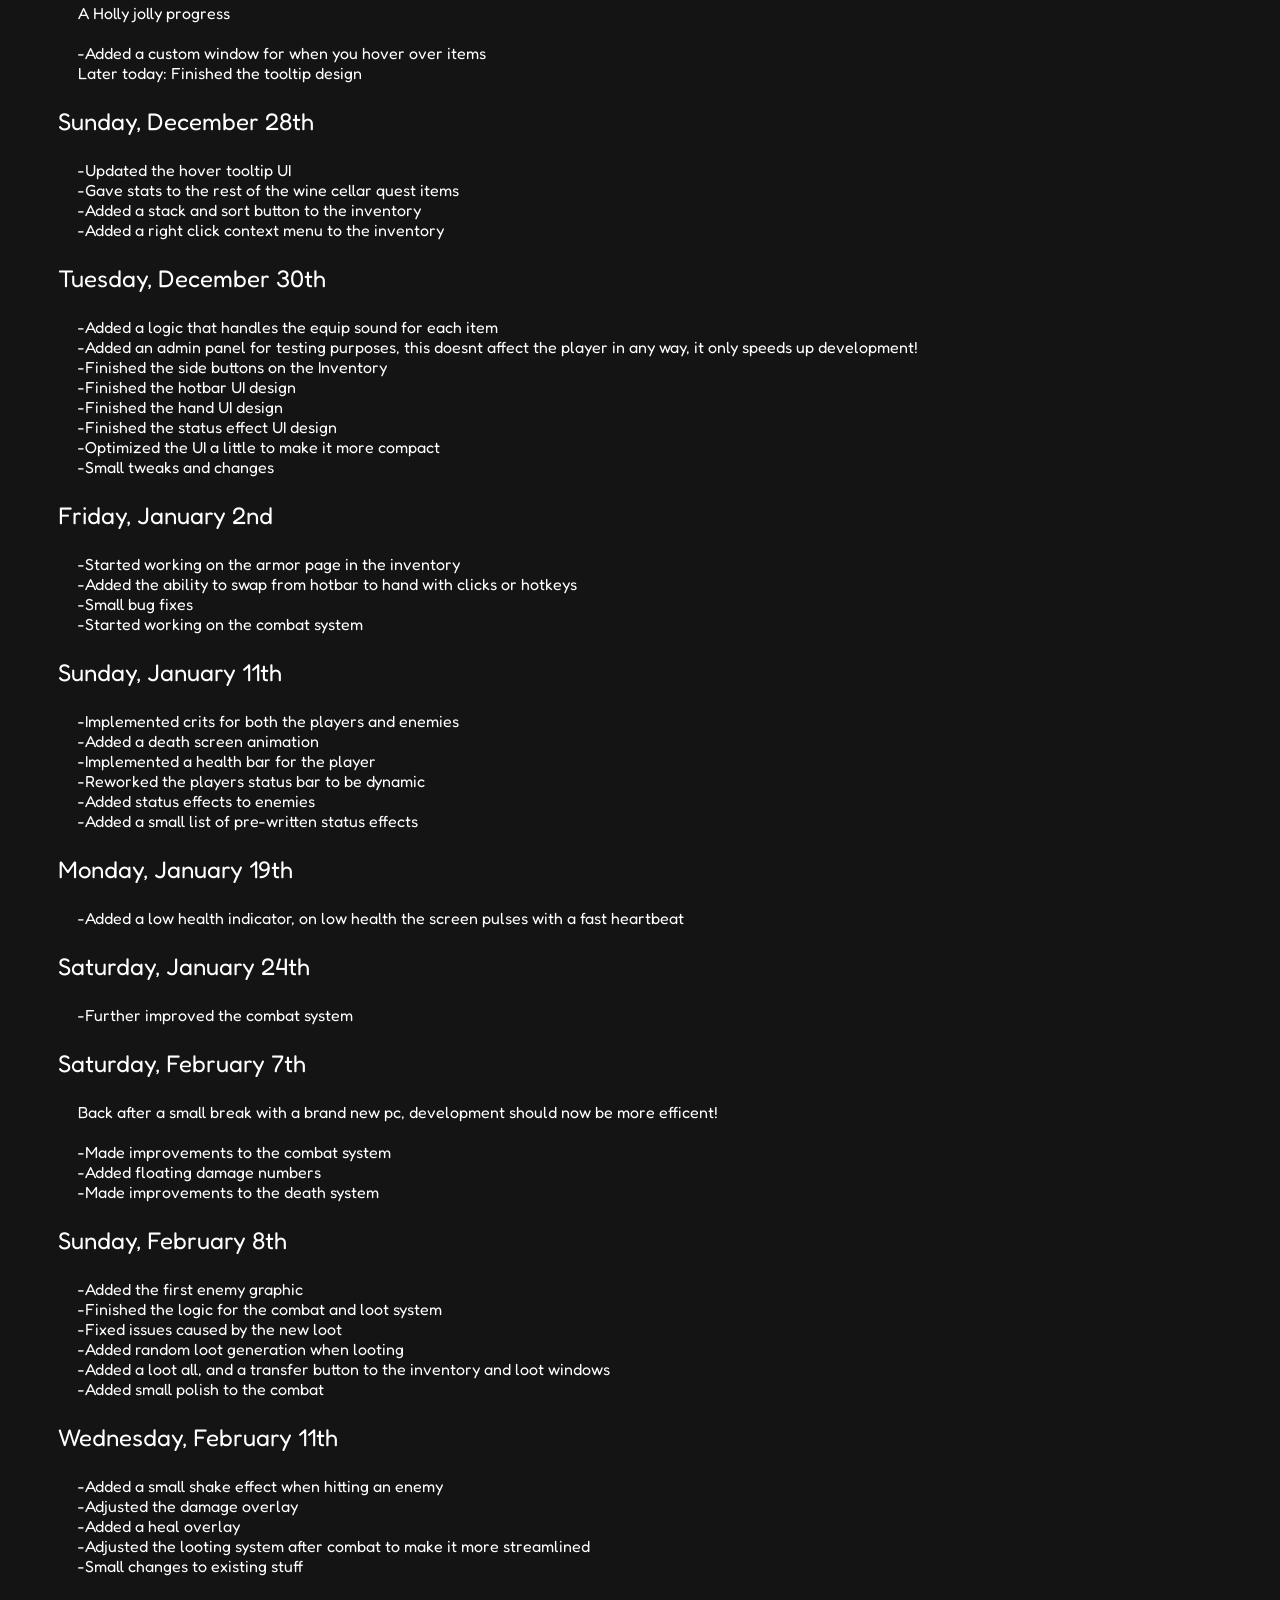
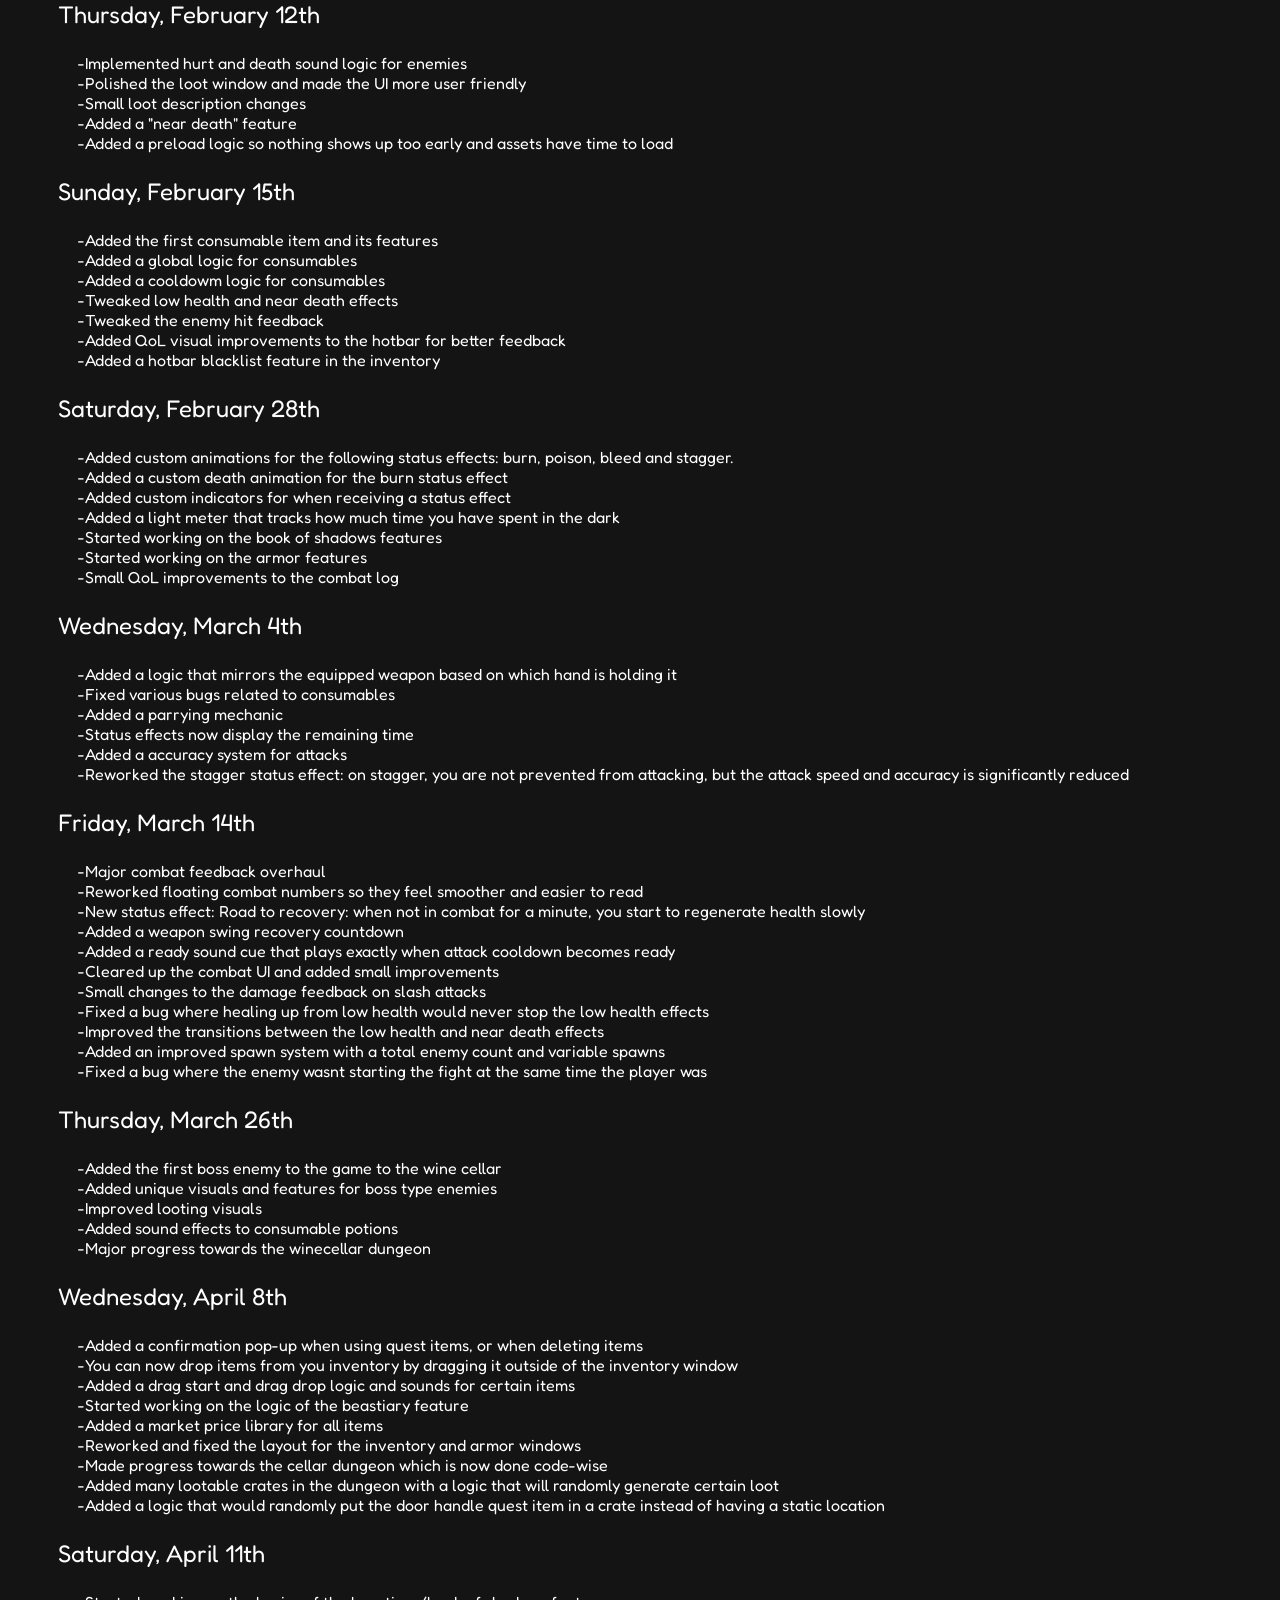
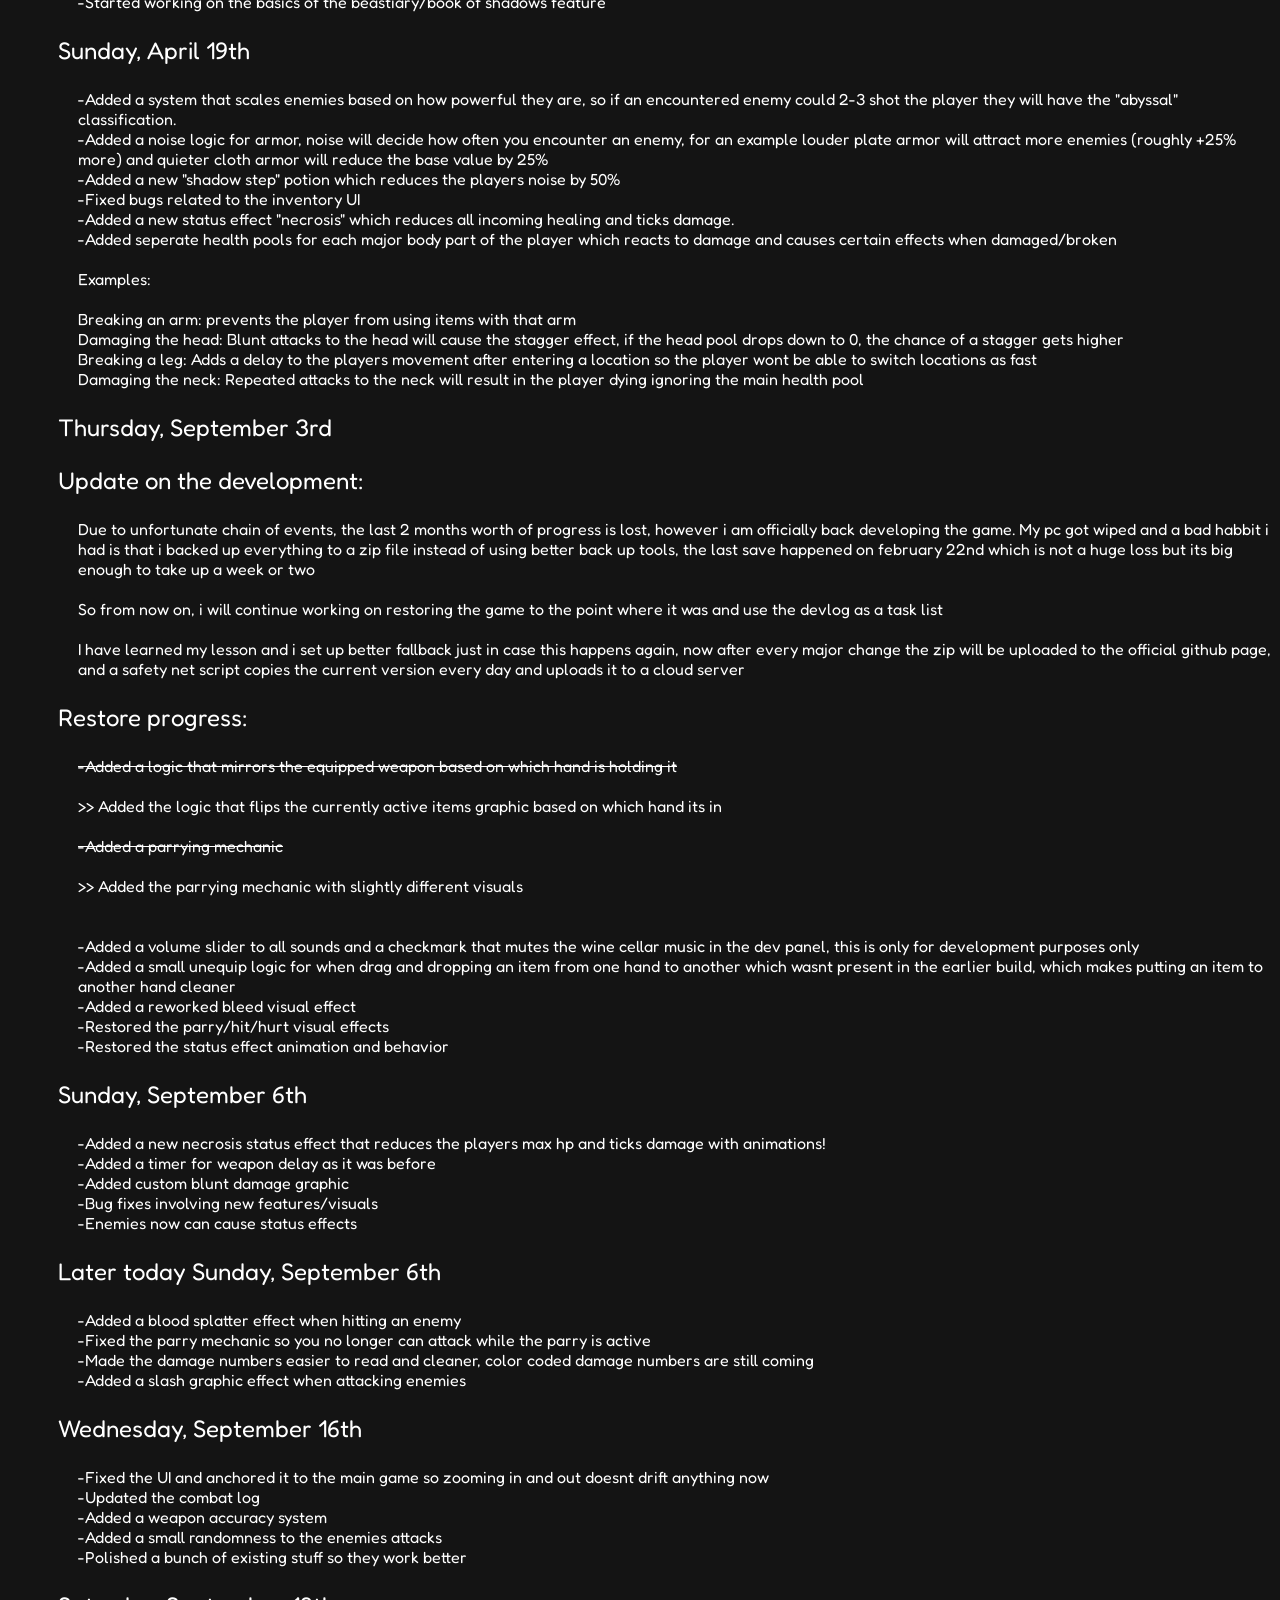
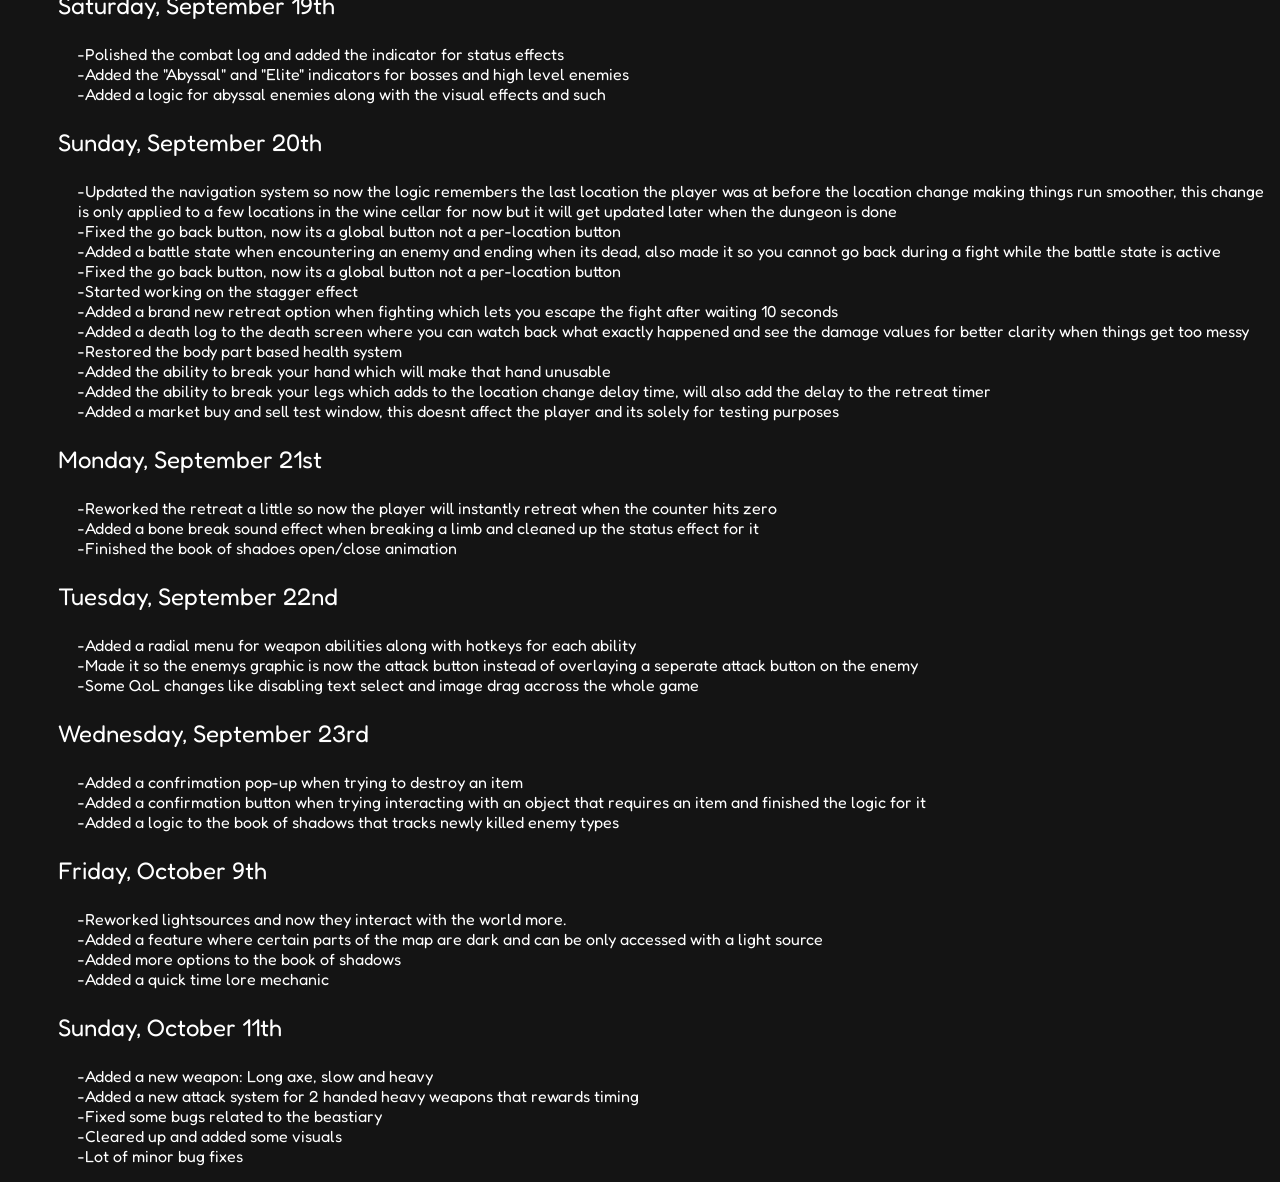
==== commit 42028095: "Update devlog.html" ====
--- a/devlog.html
+++ b/devlog.html
@@ -634,6 +634,19 @@
 </p>
 </div>
 
+<div class="datebox">
+<p class="date">Sunday, October 11th</p>
+</div>
+
+<div class="logbox">
+<p class="log">-Added a new weapon: Long axe, slow and heavy
+  <br>-Added a new attack system for 2 handed heavy weapons that rewards timing
+  <br>-Fixed some bugs related to the beastiary
+  <br>-Cleared up and added some visuals
+  <br>-Lot of minor bug fixes
+</p>
+</div>
+
 <script>
   window.addEventListener("load", function () {
     window.scrollTo(0, document.body.scrollHeight);
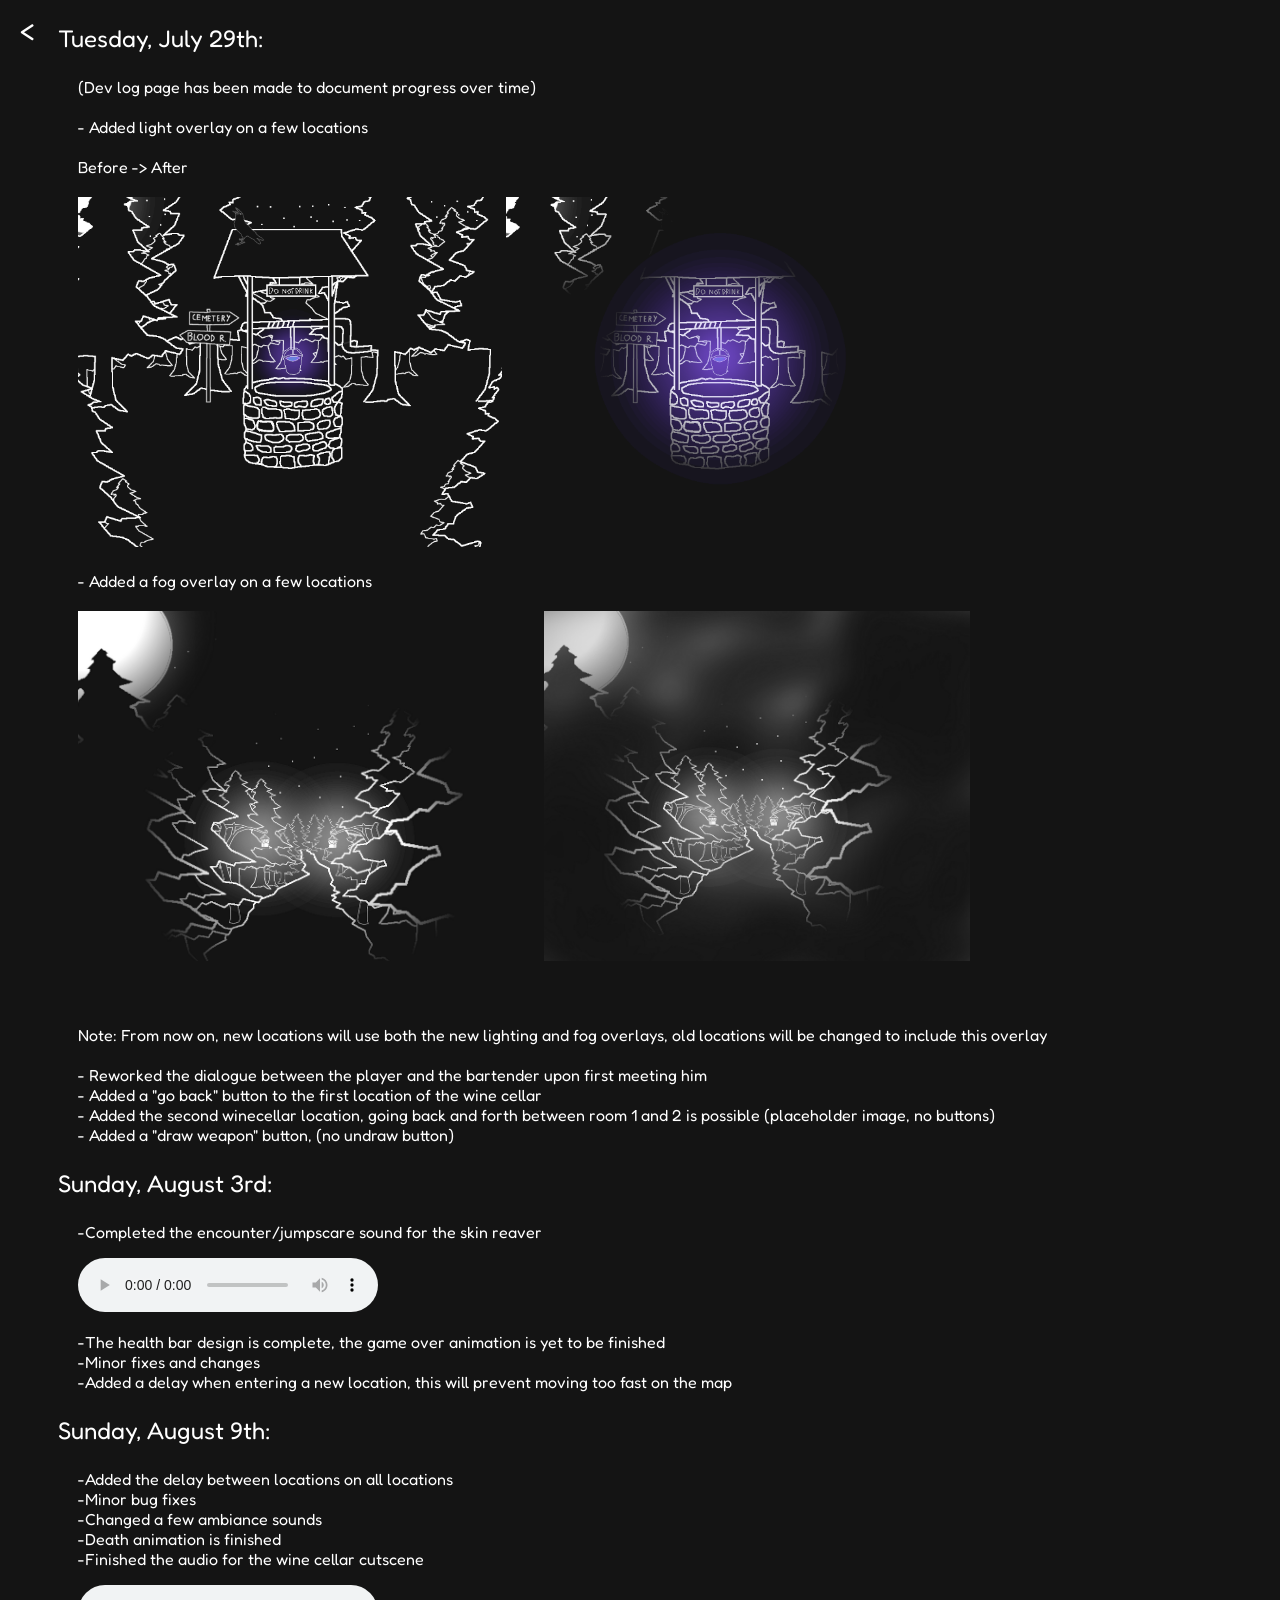
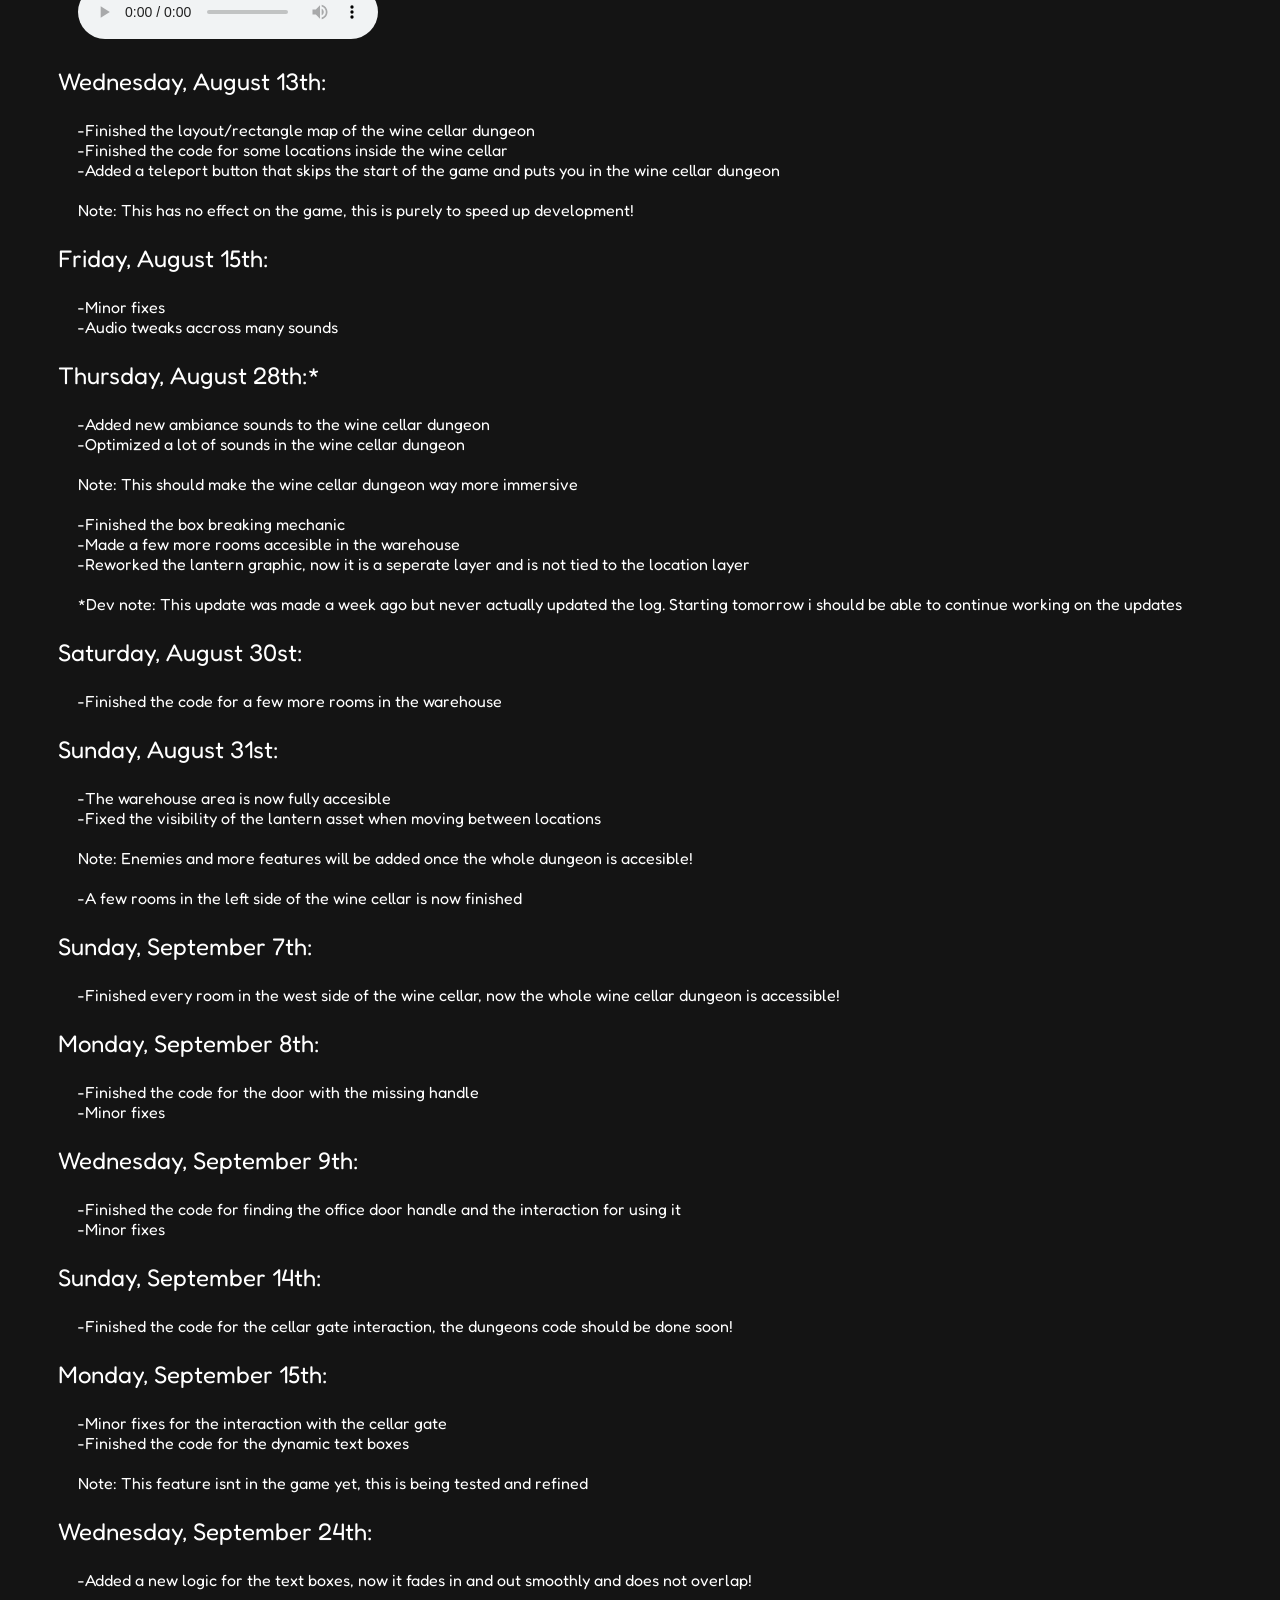
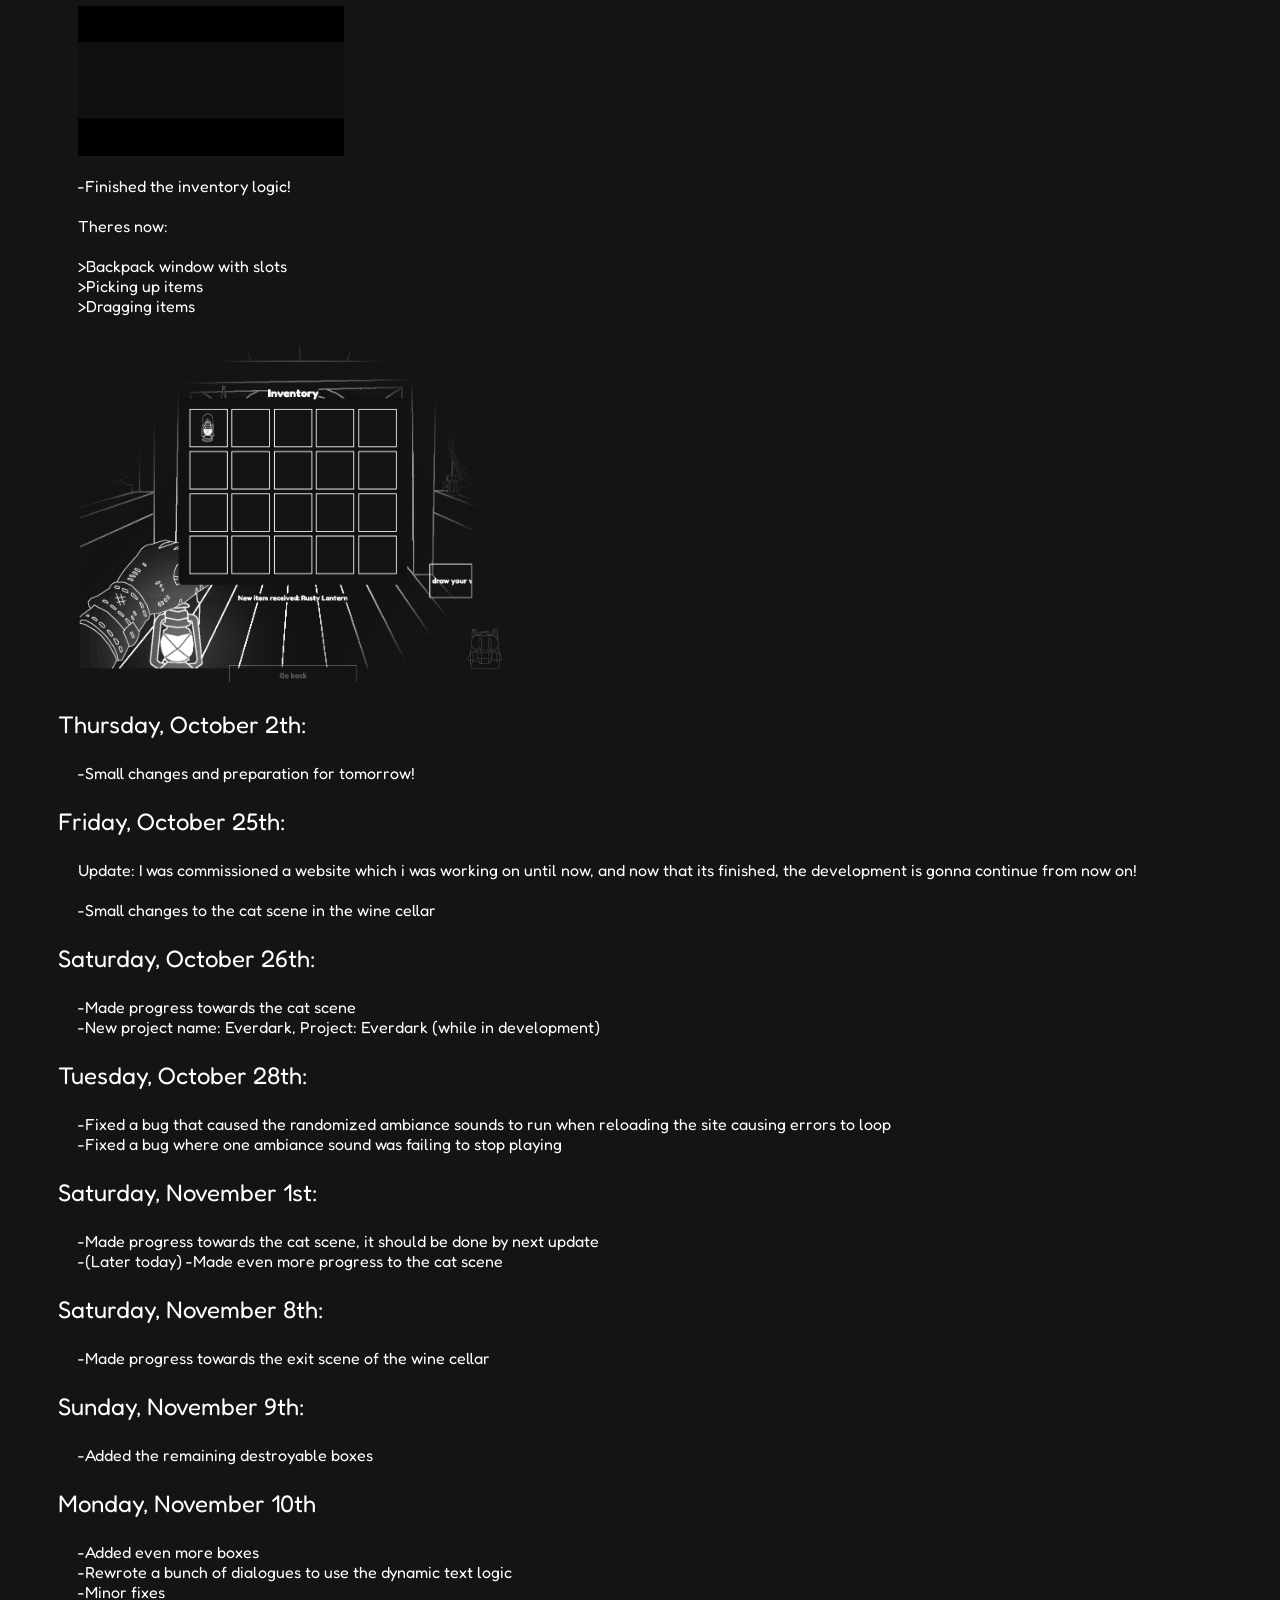
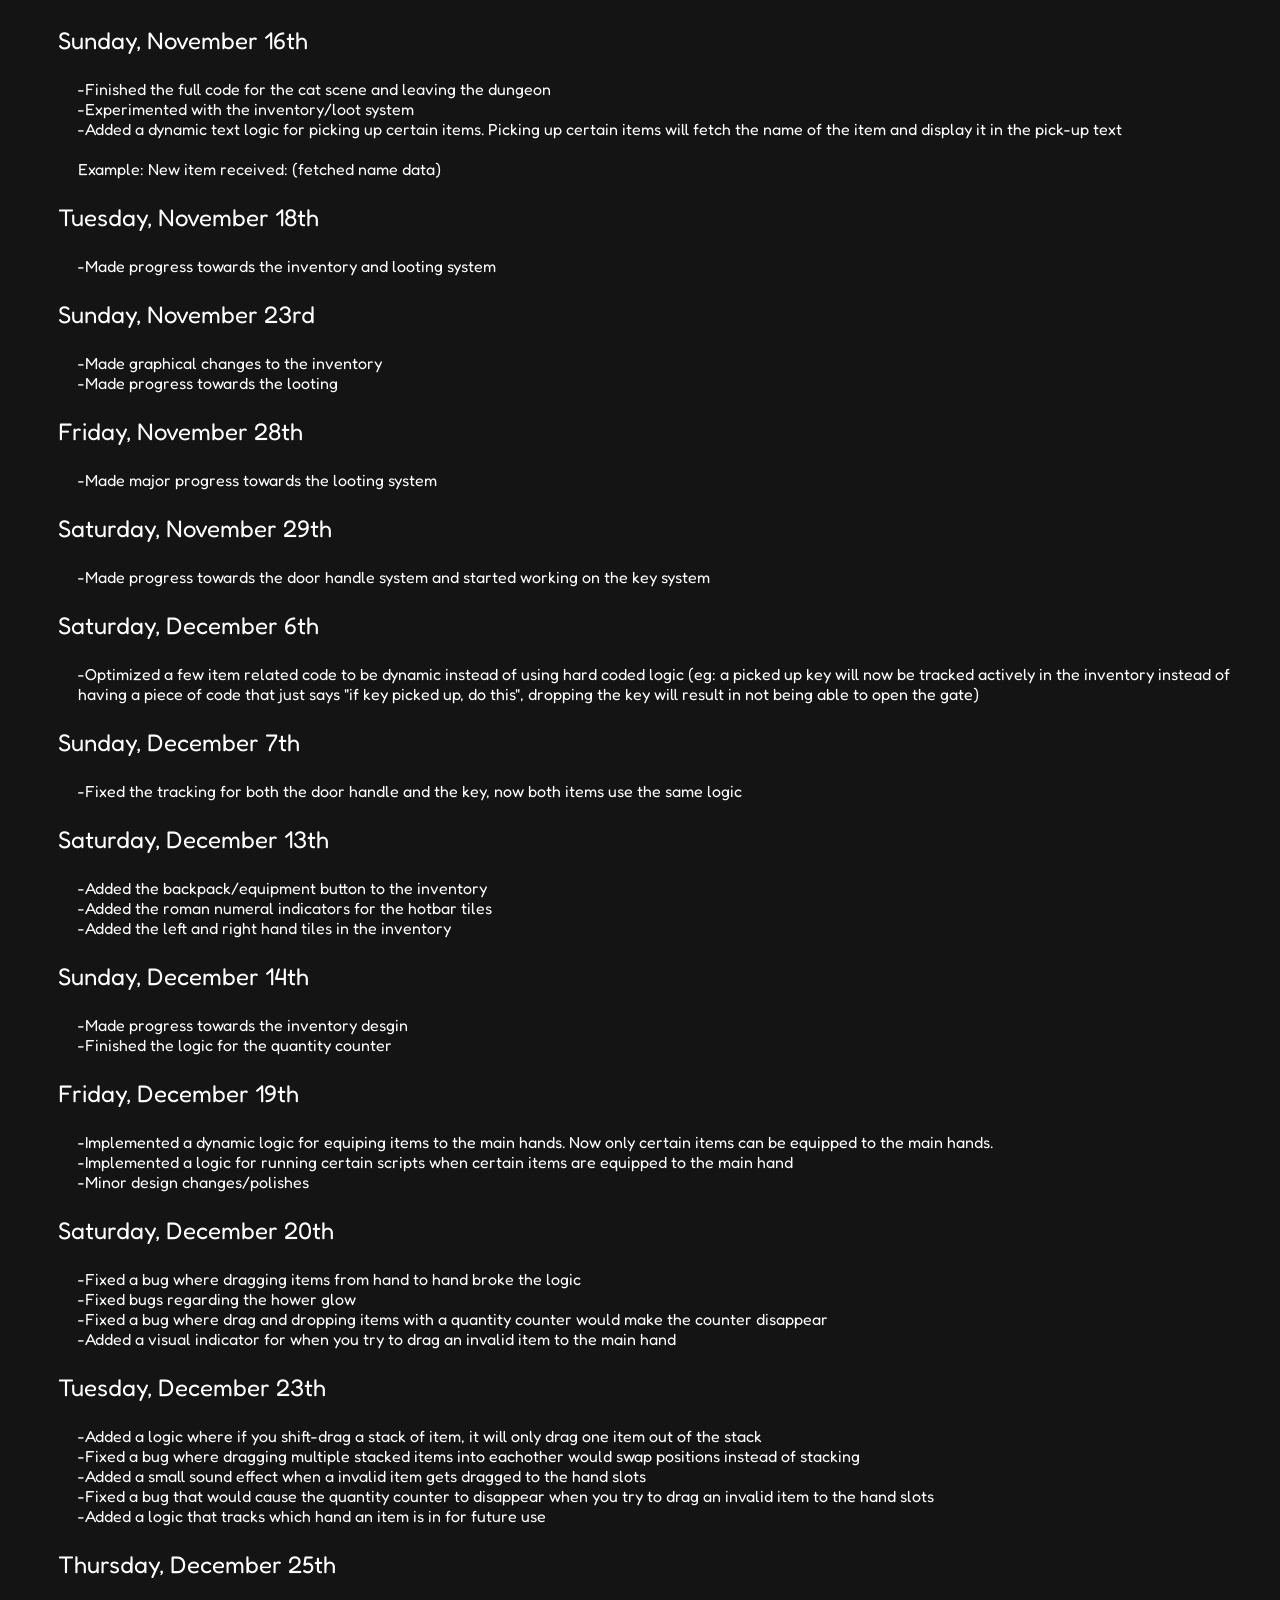
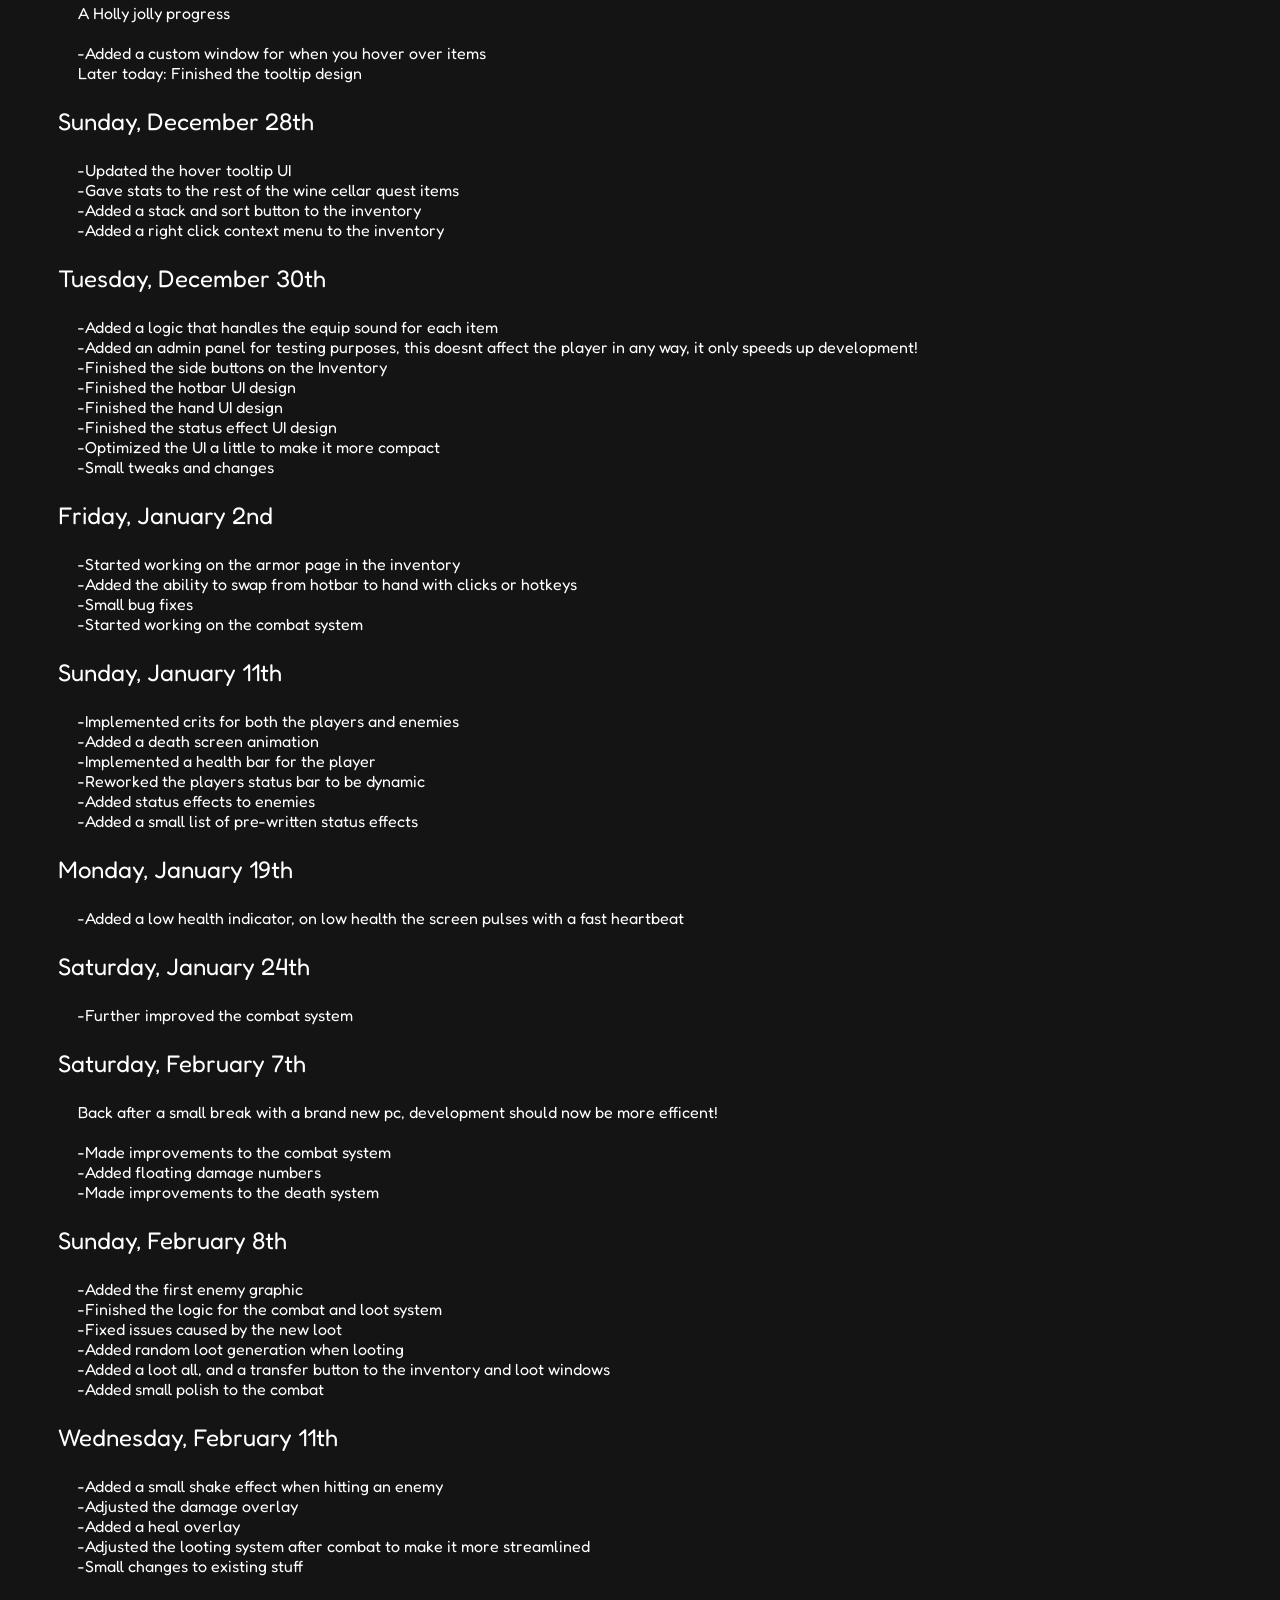
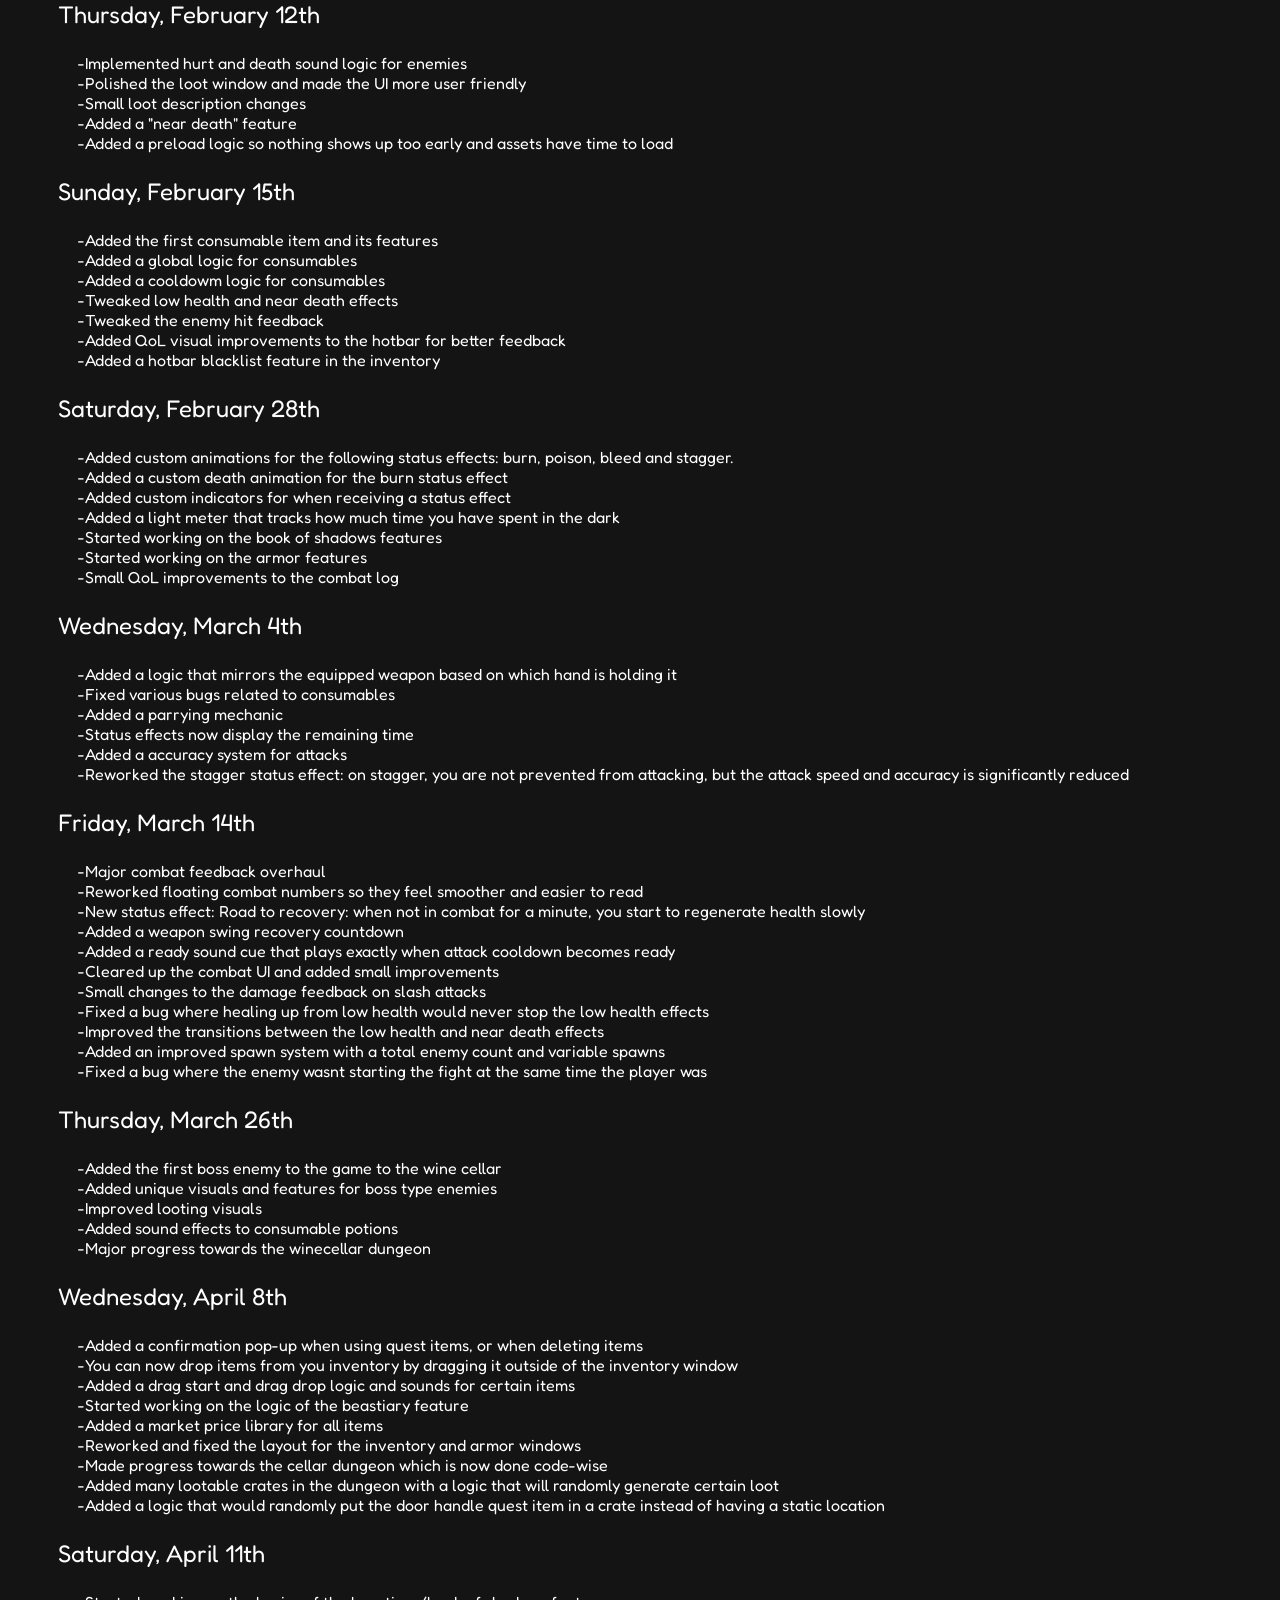
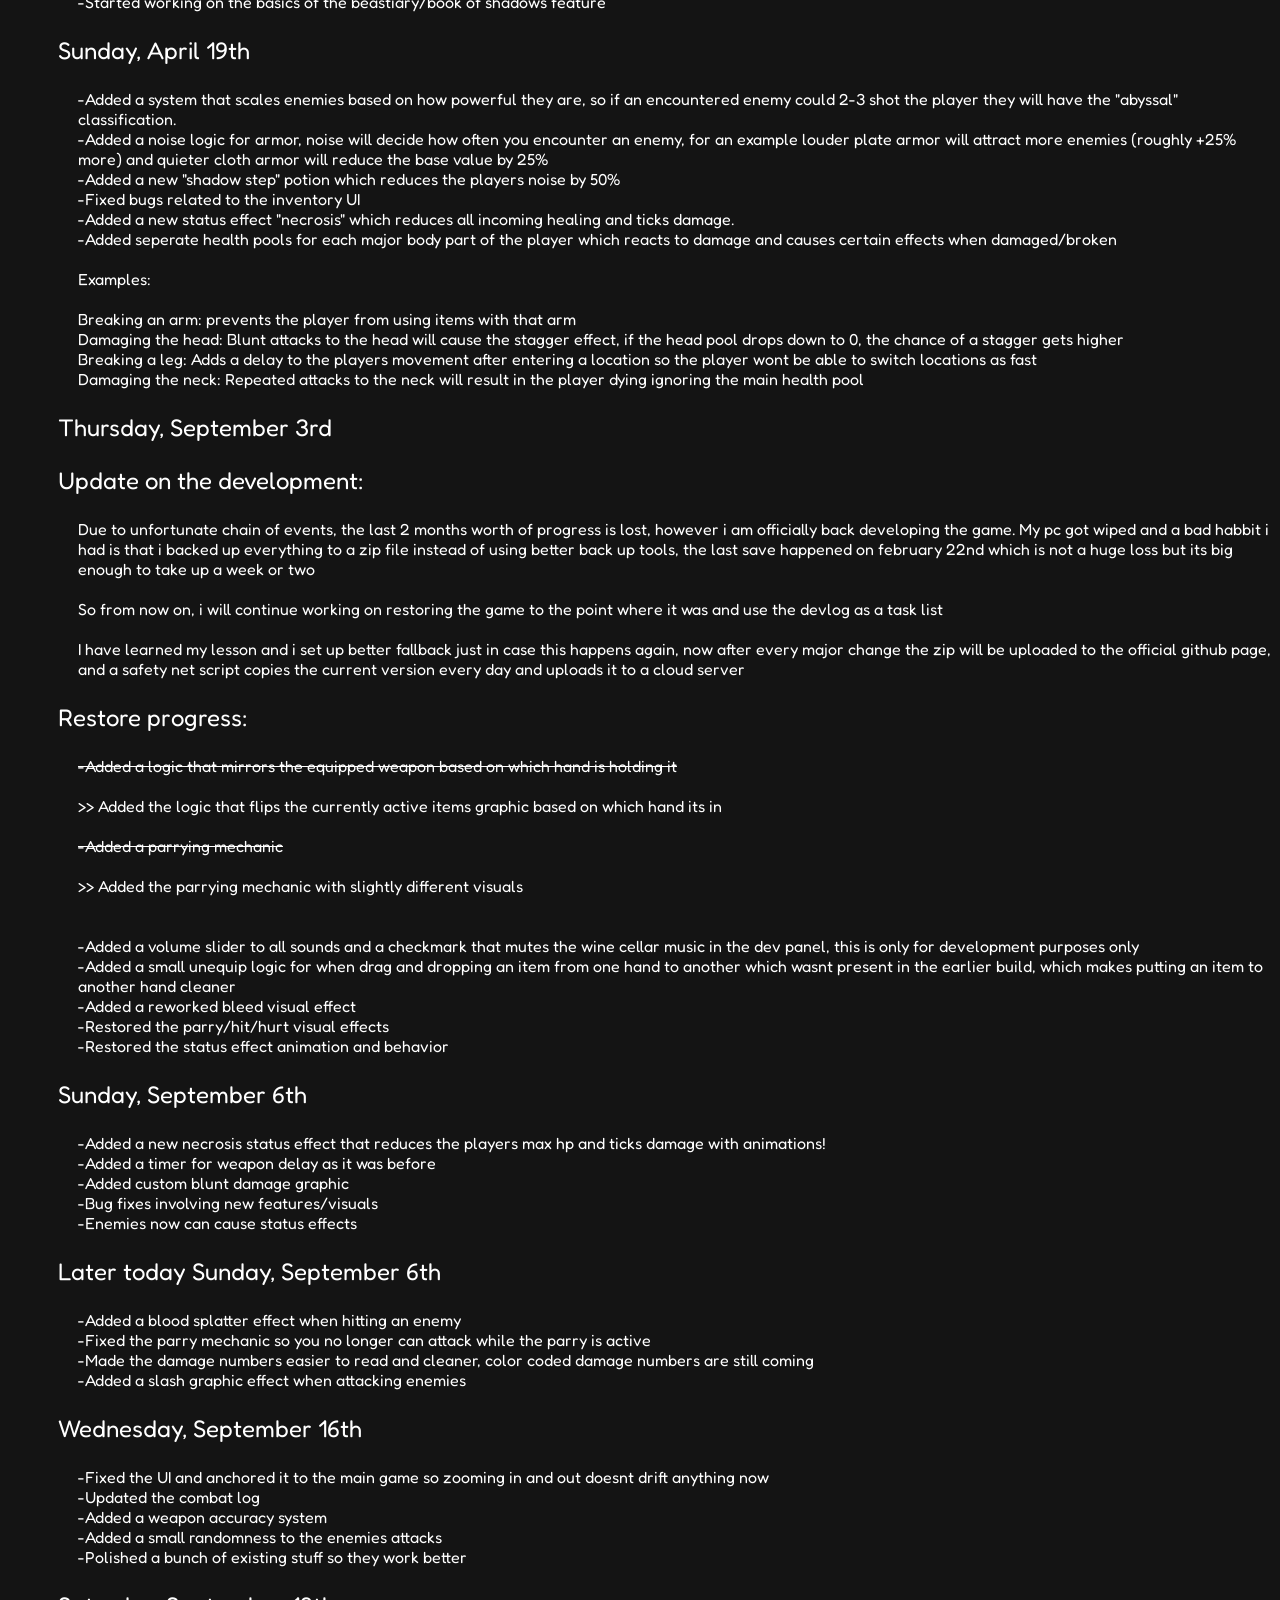
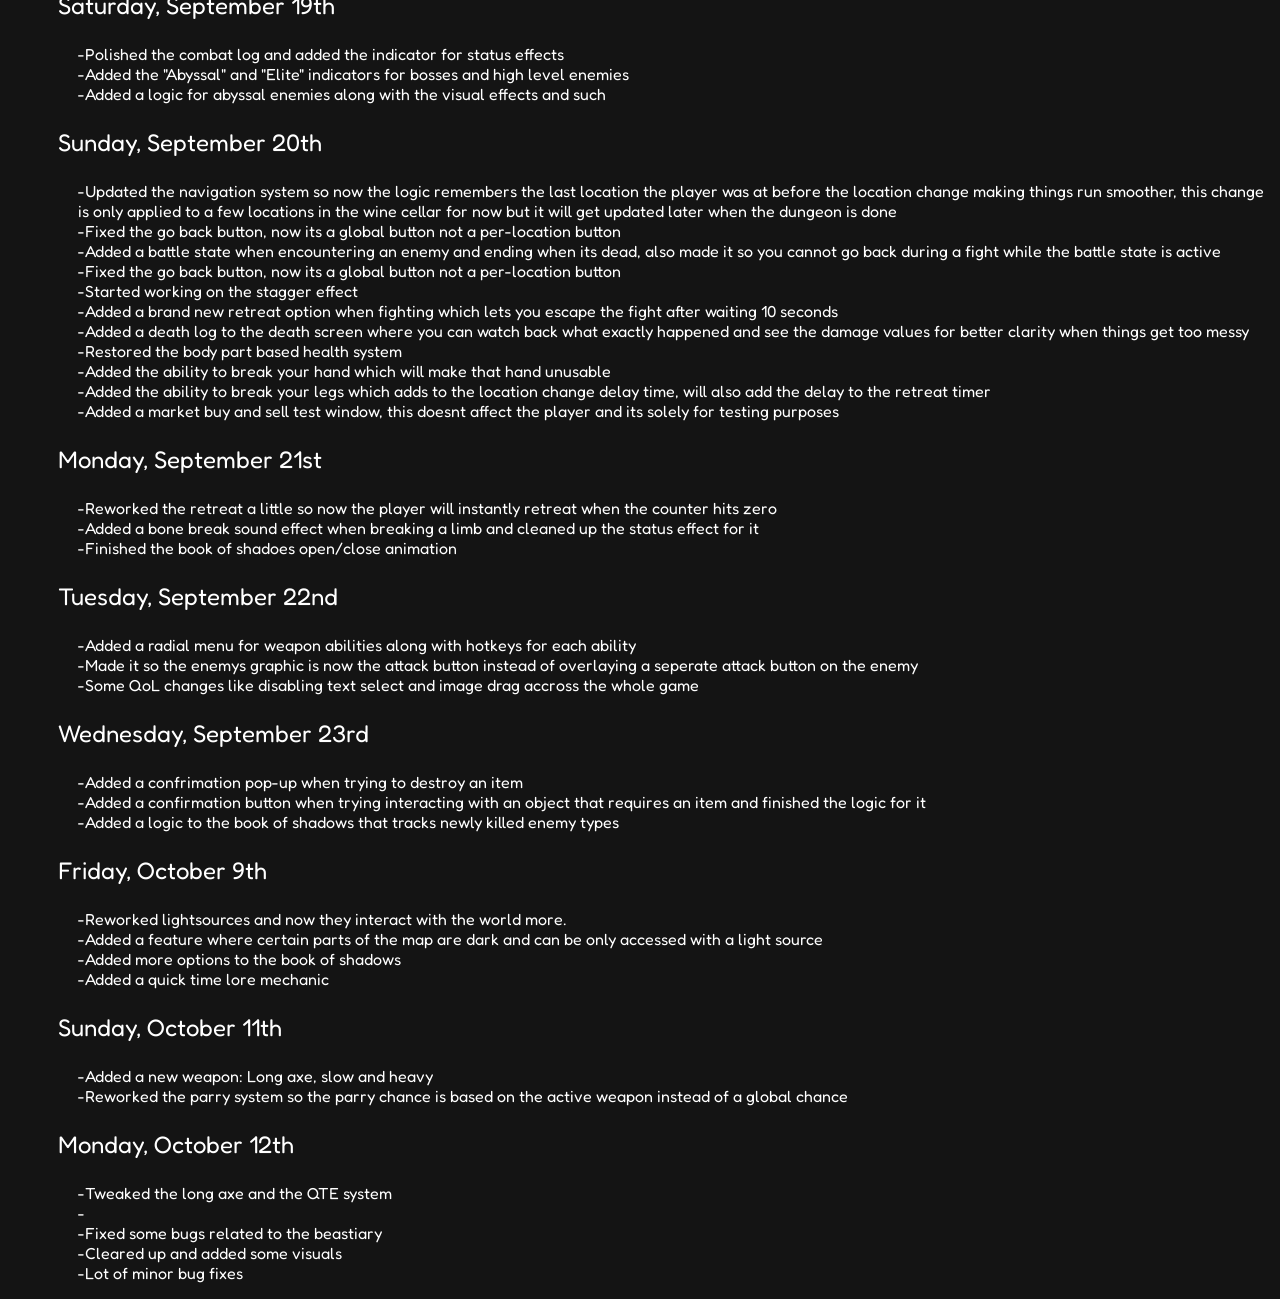
==== commit 1bb8eca4: "Update devlog.html" ====
--- a/devlog.html
+++ b/devlog.html
@@ -640,7 +640,17 @@
 
 <div class="logbox">
 <p class="log">-Added a new weapon: Long axe, slow and heavy
-  <br>-Added a new attack system for 2 handed heavy weapons that rewards timing
+  <br>-Reworked the parry system so the parry chance is based on the active weapon instead of a global chance
+</p>
+</div>
+
+<div class="datebox">
+<p class="date">Monday, October 12th</p>
+</div>
+
+<div class="logbox">
+<p class="log">-Tweaked the long axe and the QTE system
+  <br>-
   <br>-Fixed some bugs related to the beastiary
   <br>-Cleared up and added some visuals
   <br>-Lot of minor bug fixes
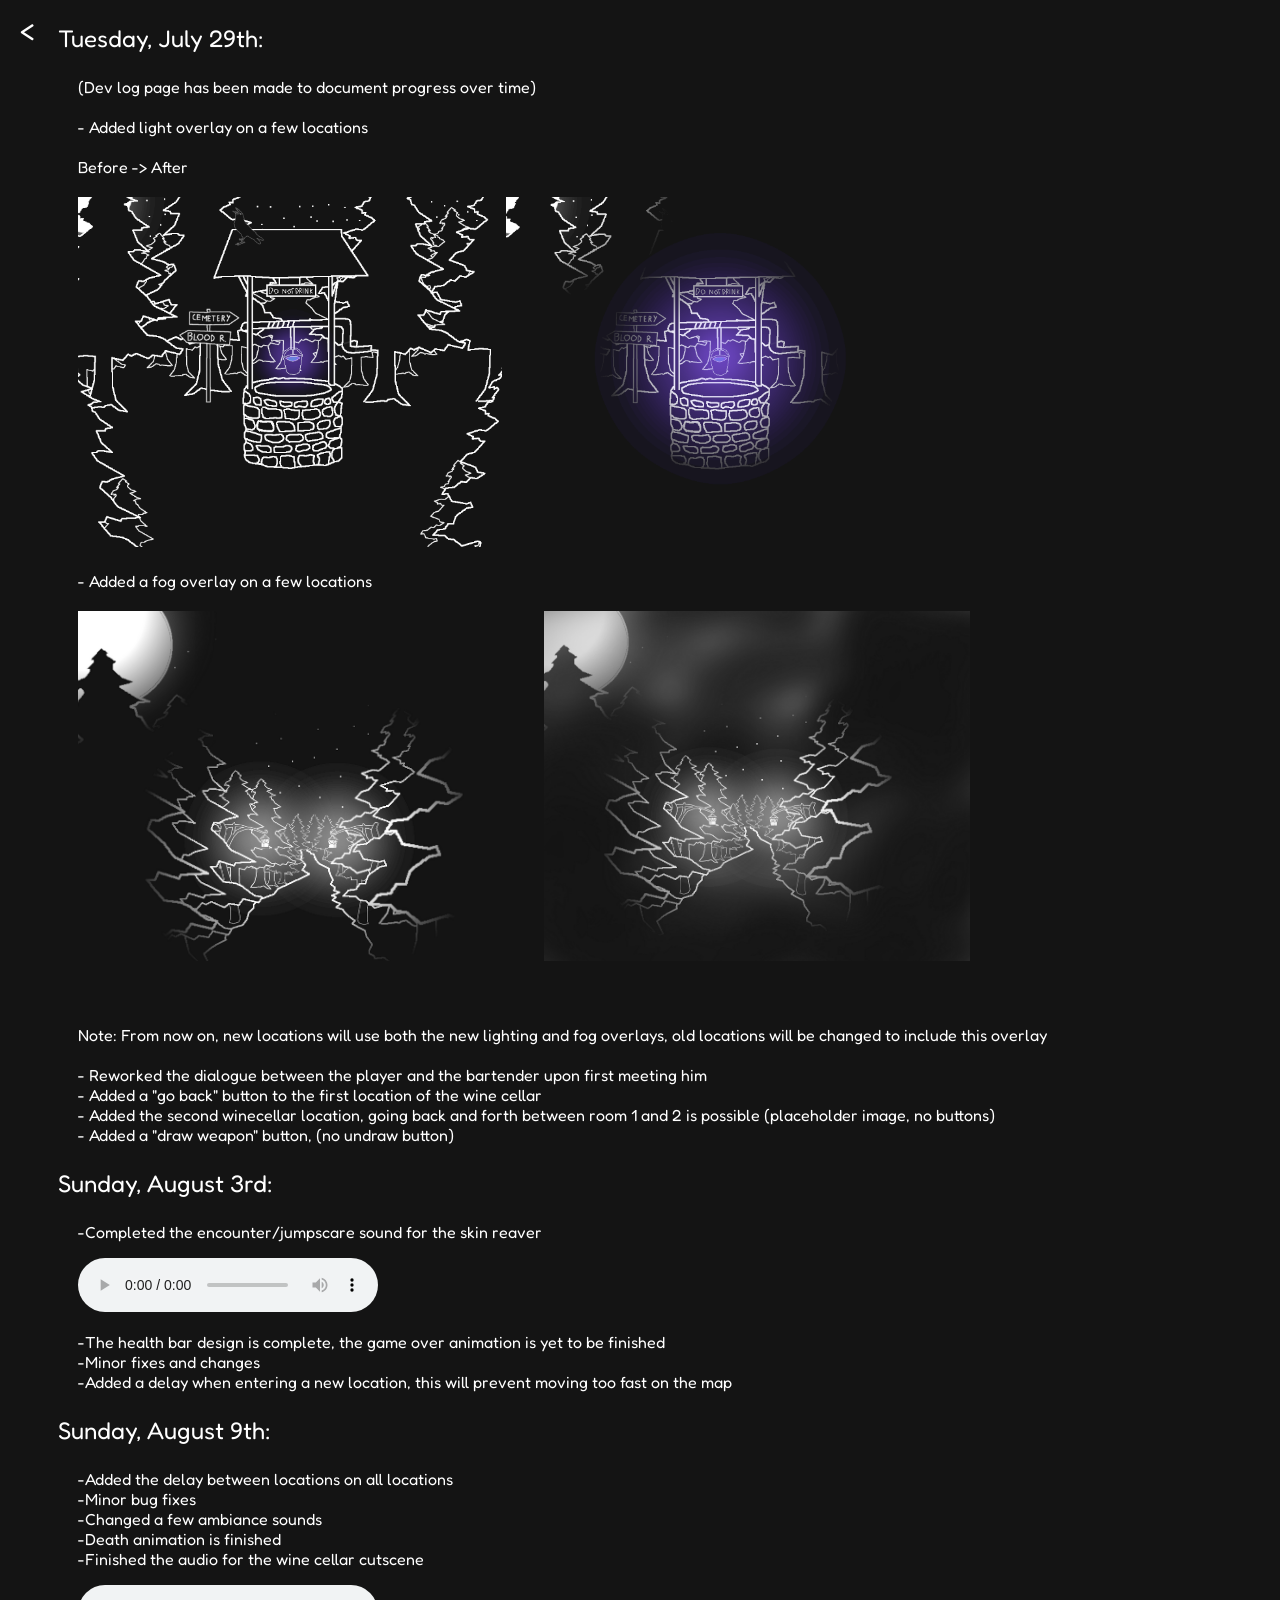
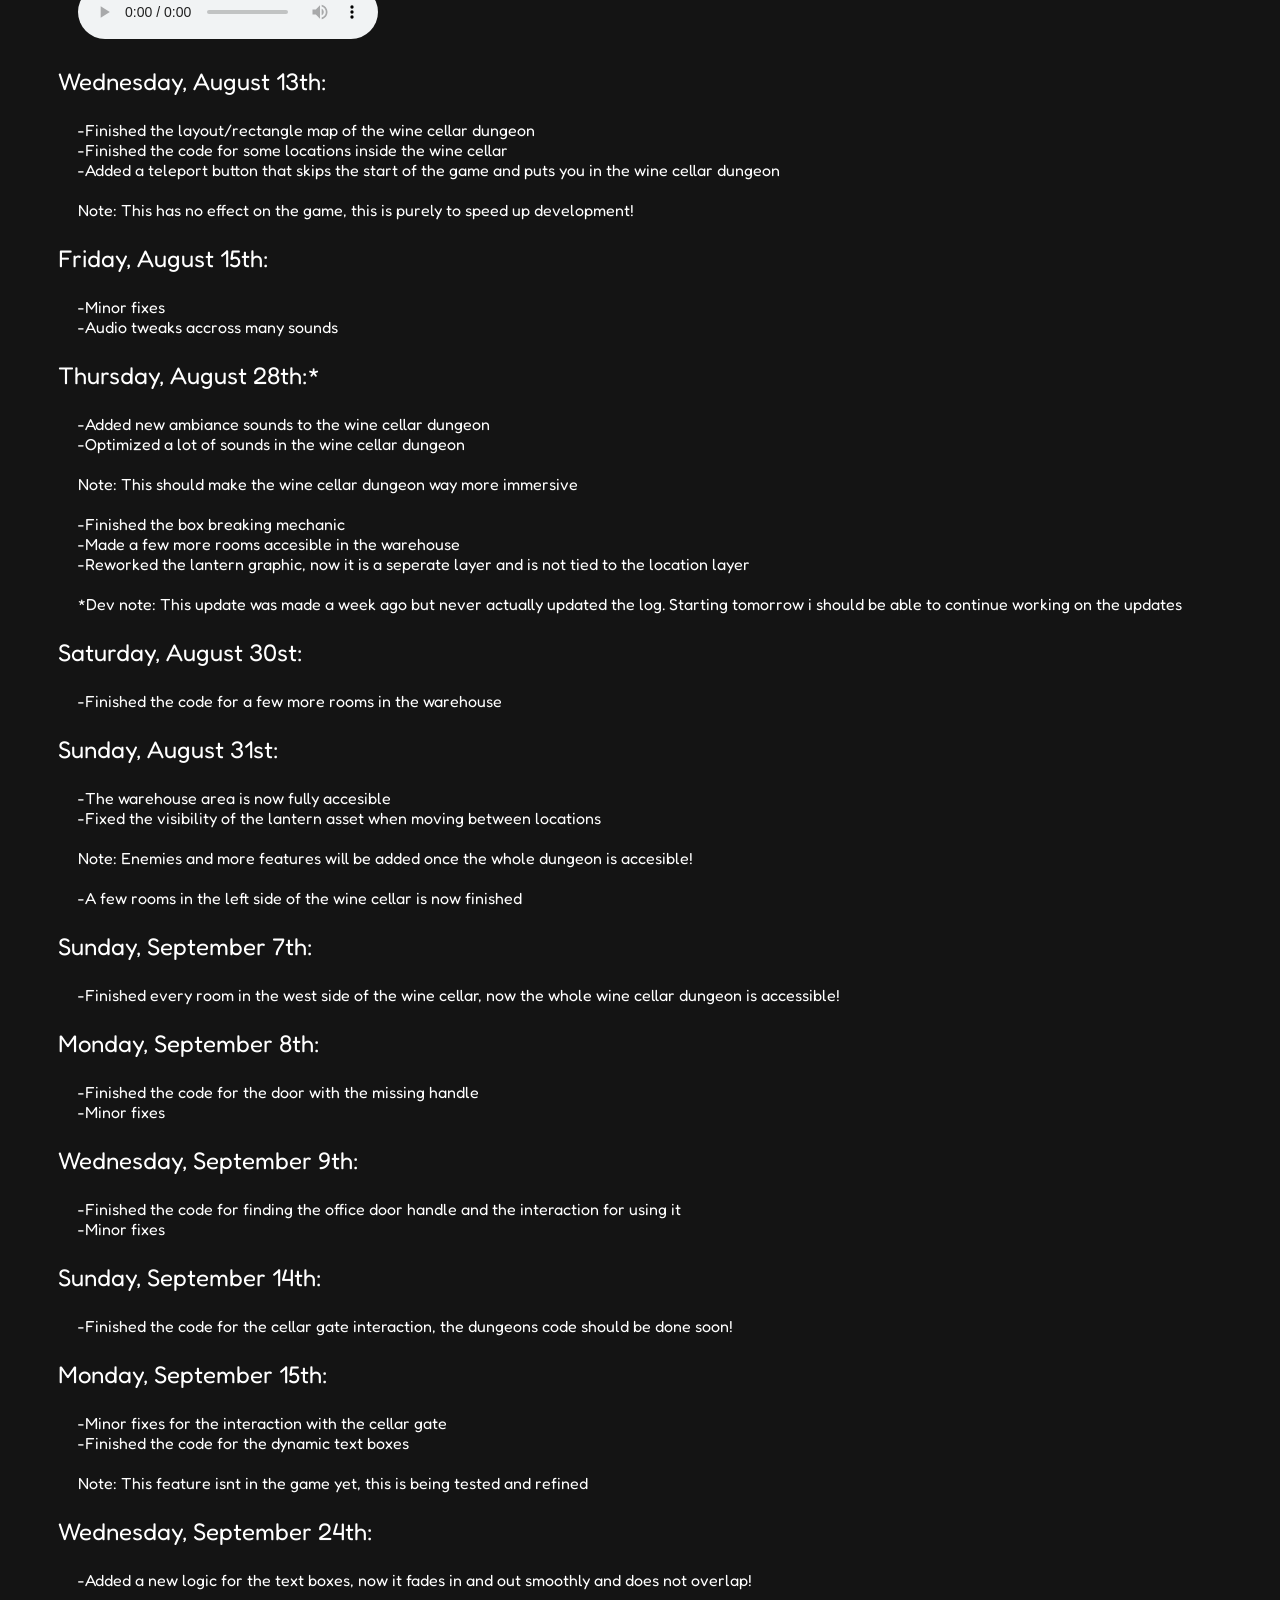
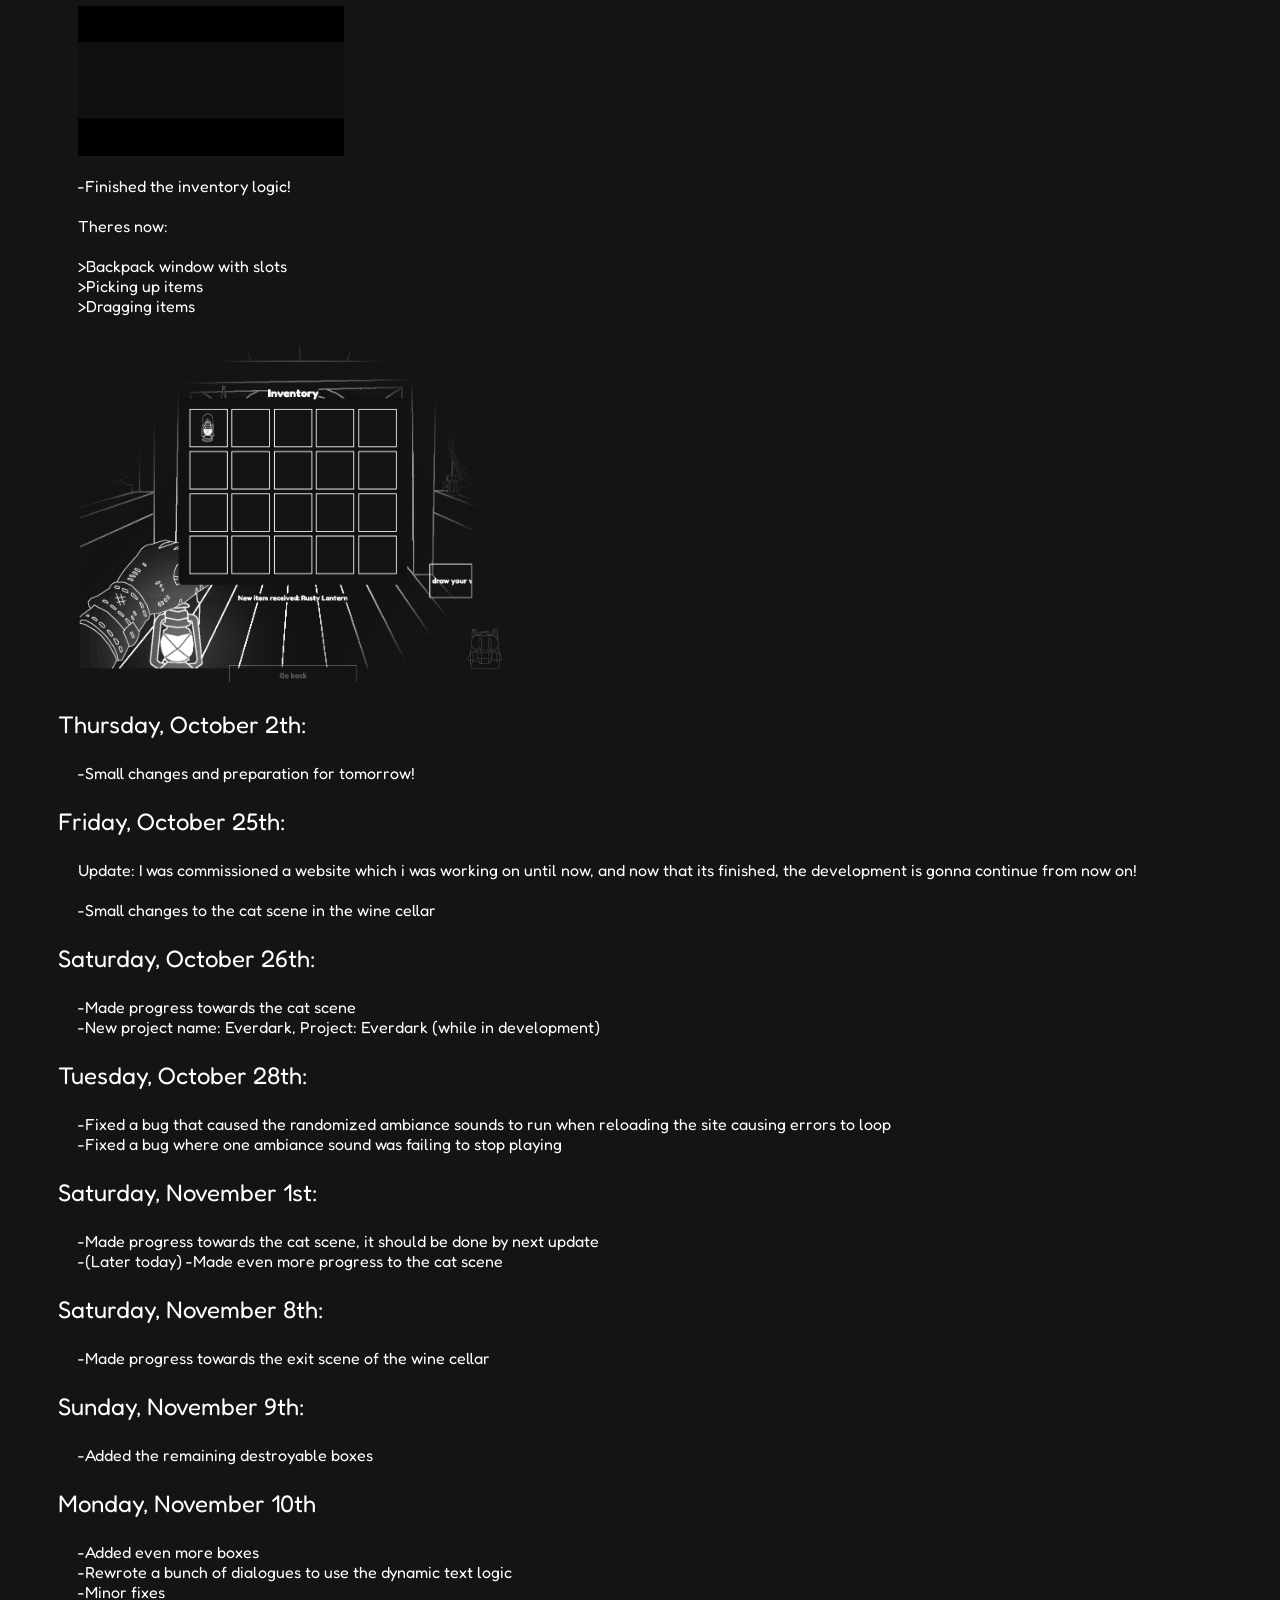
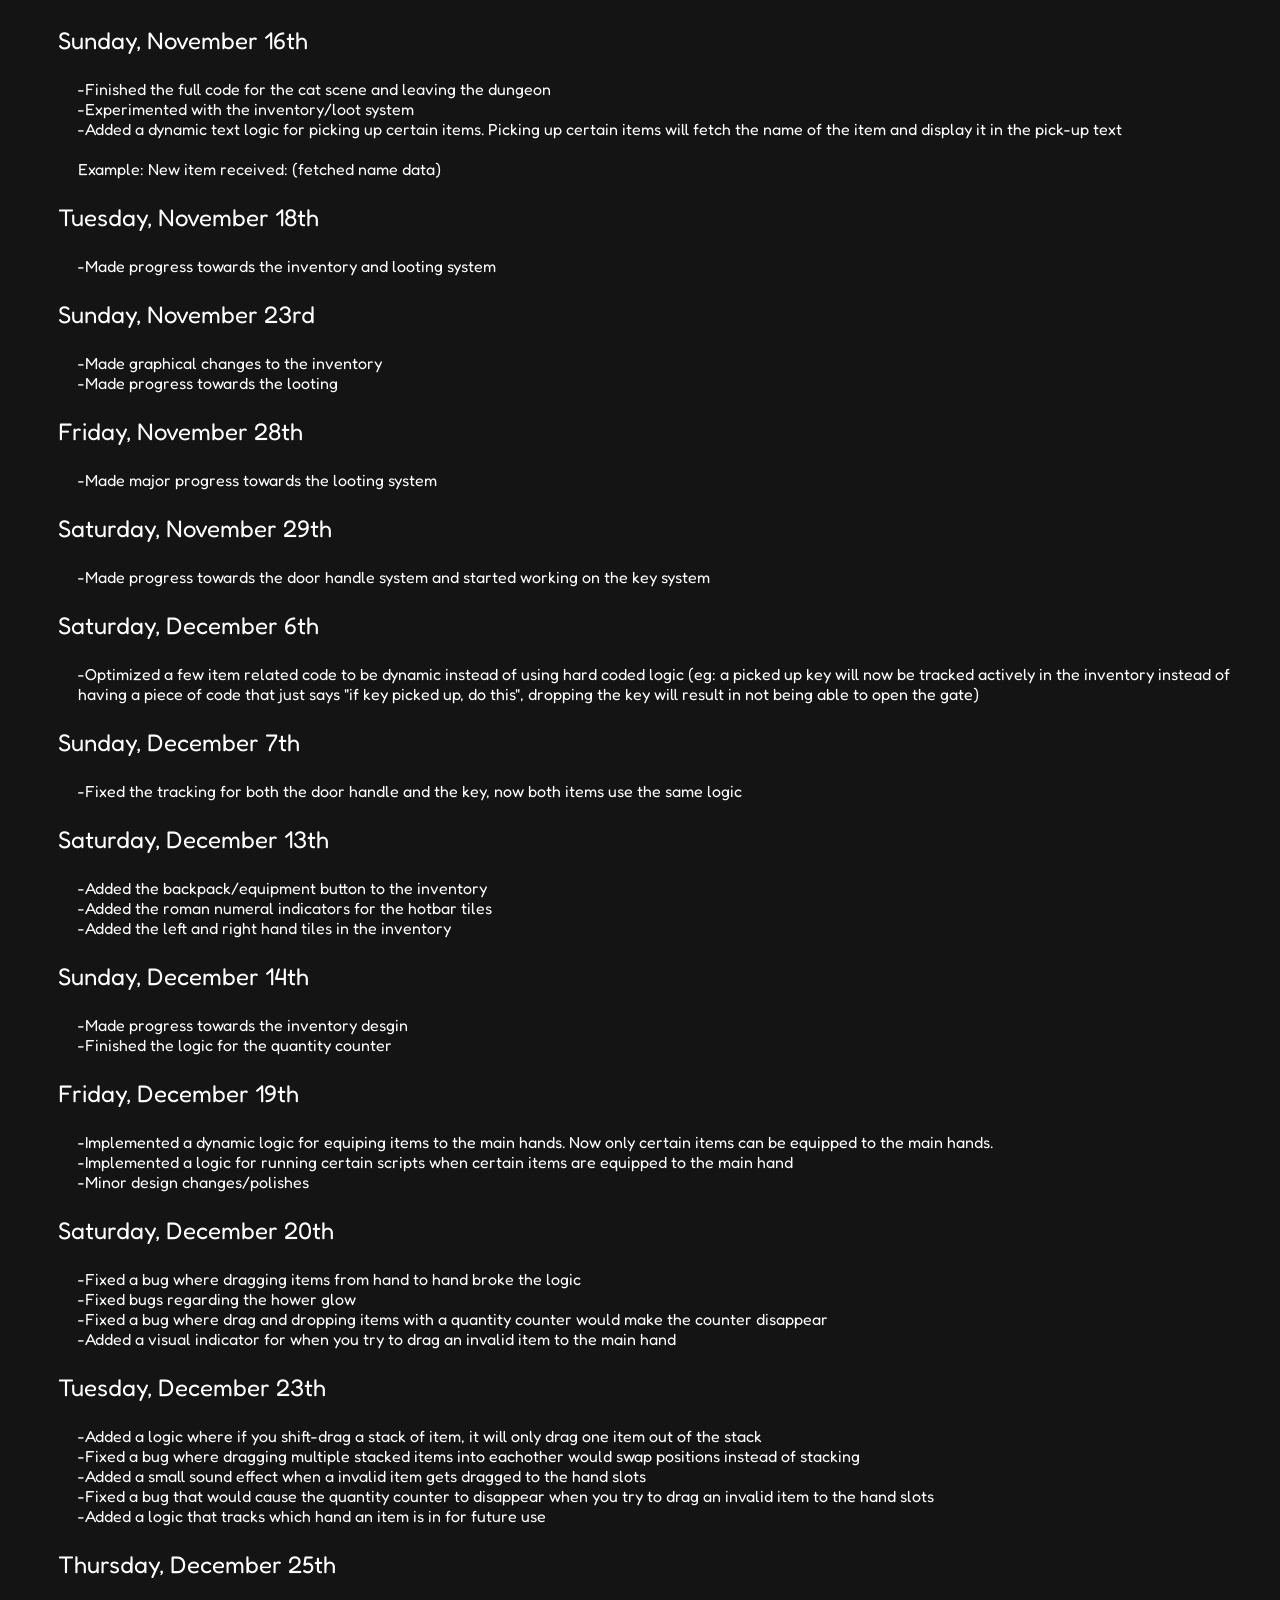
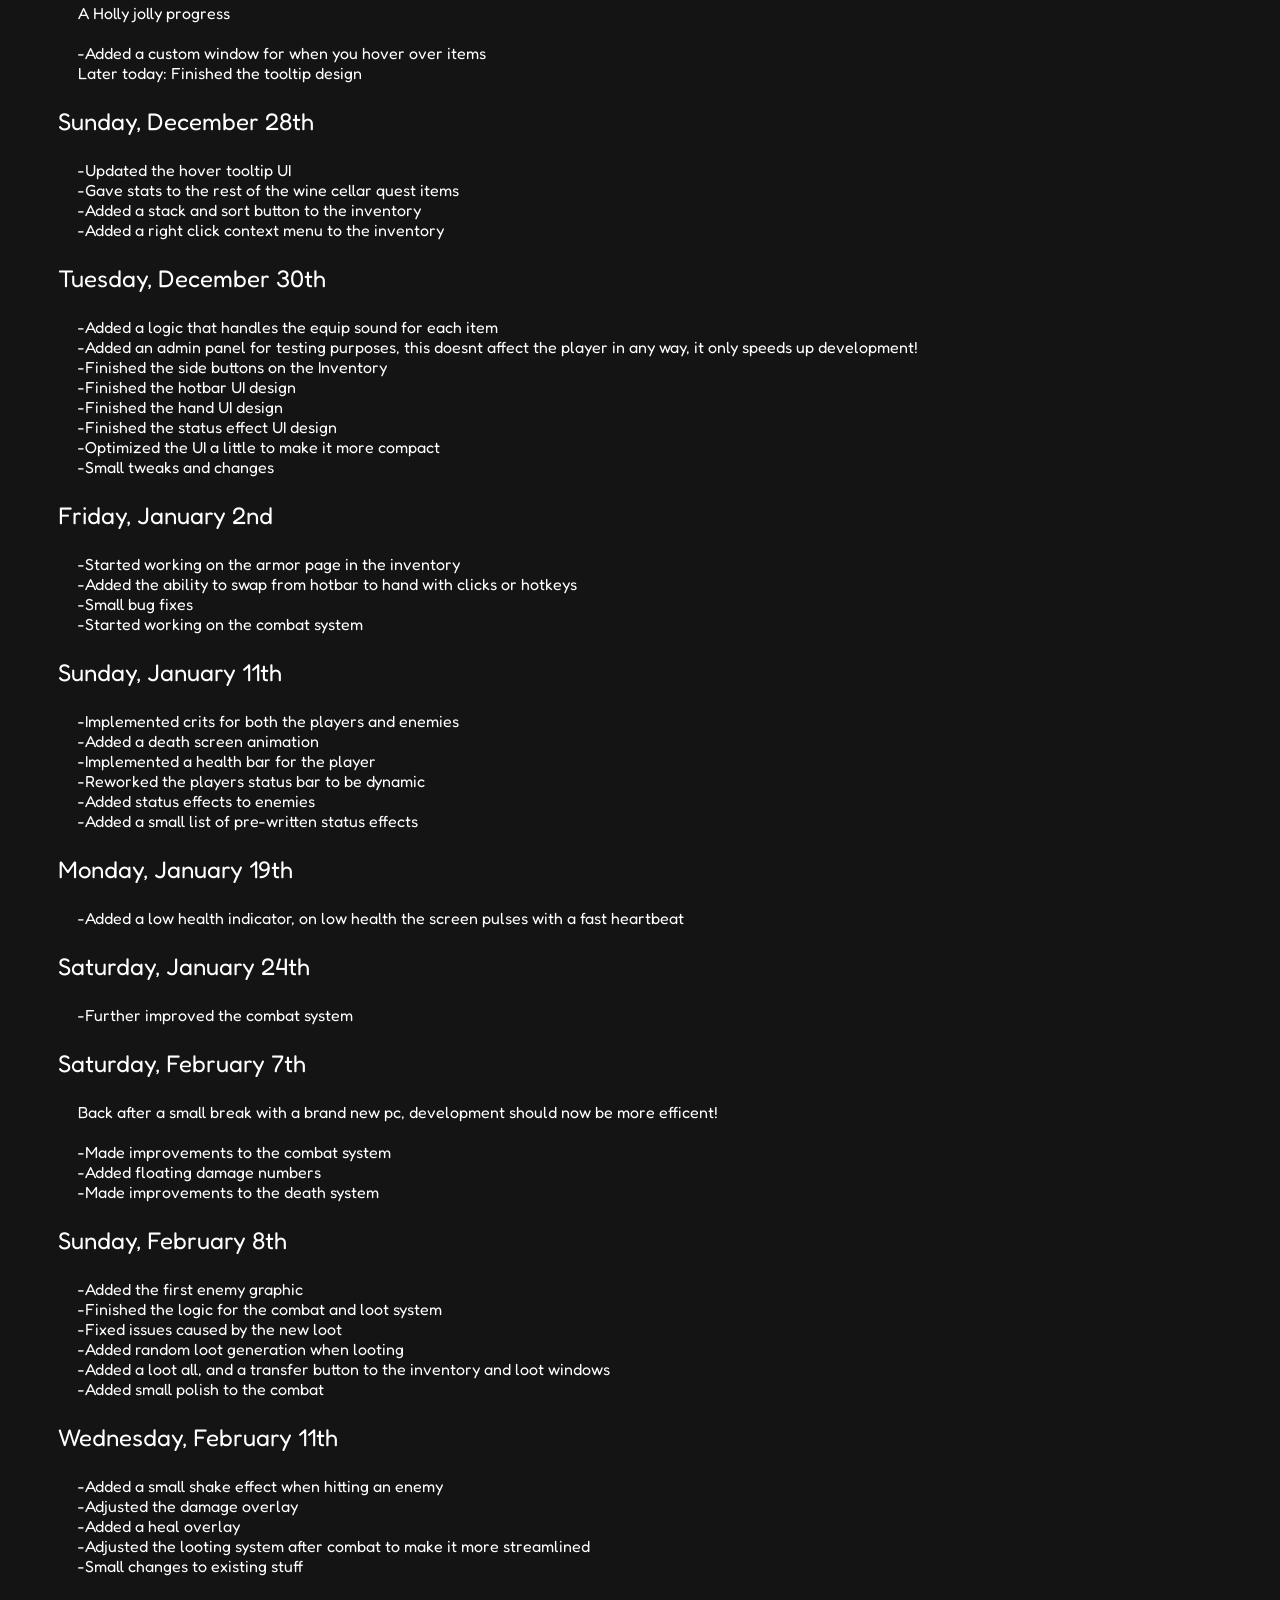
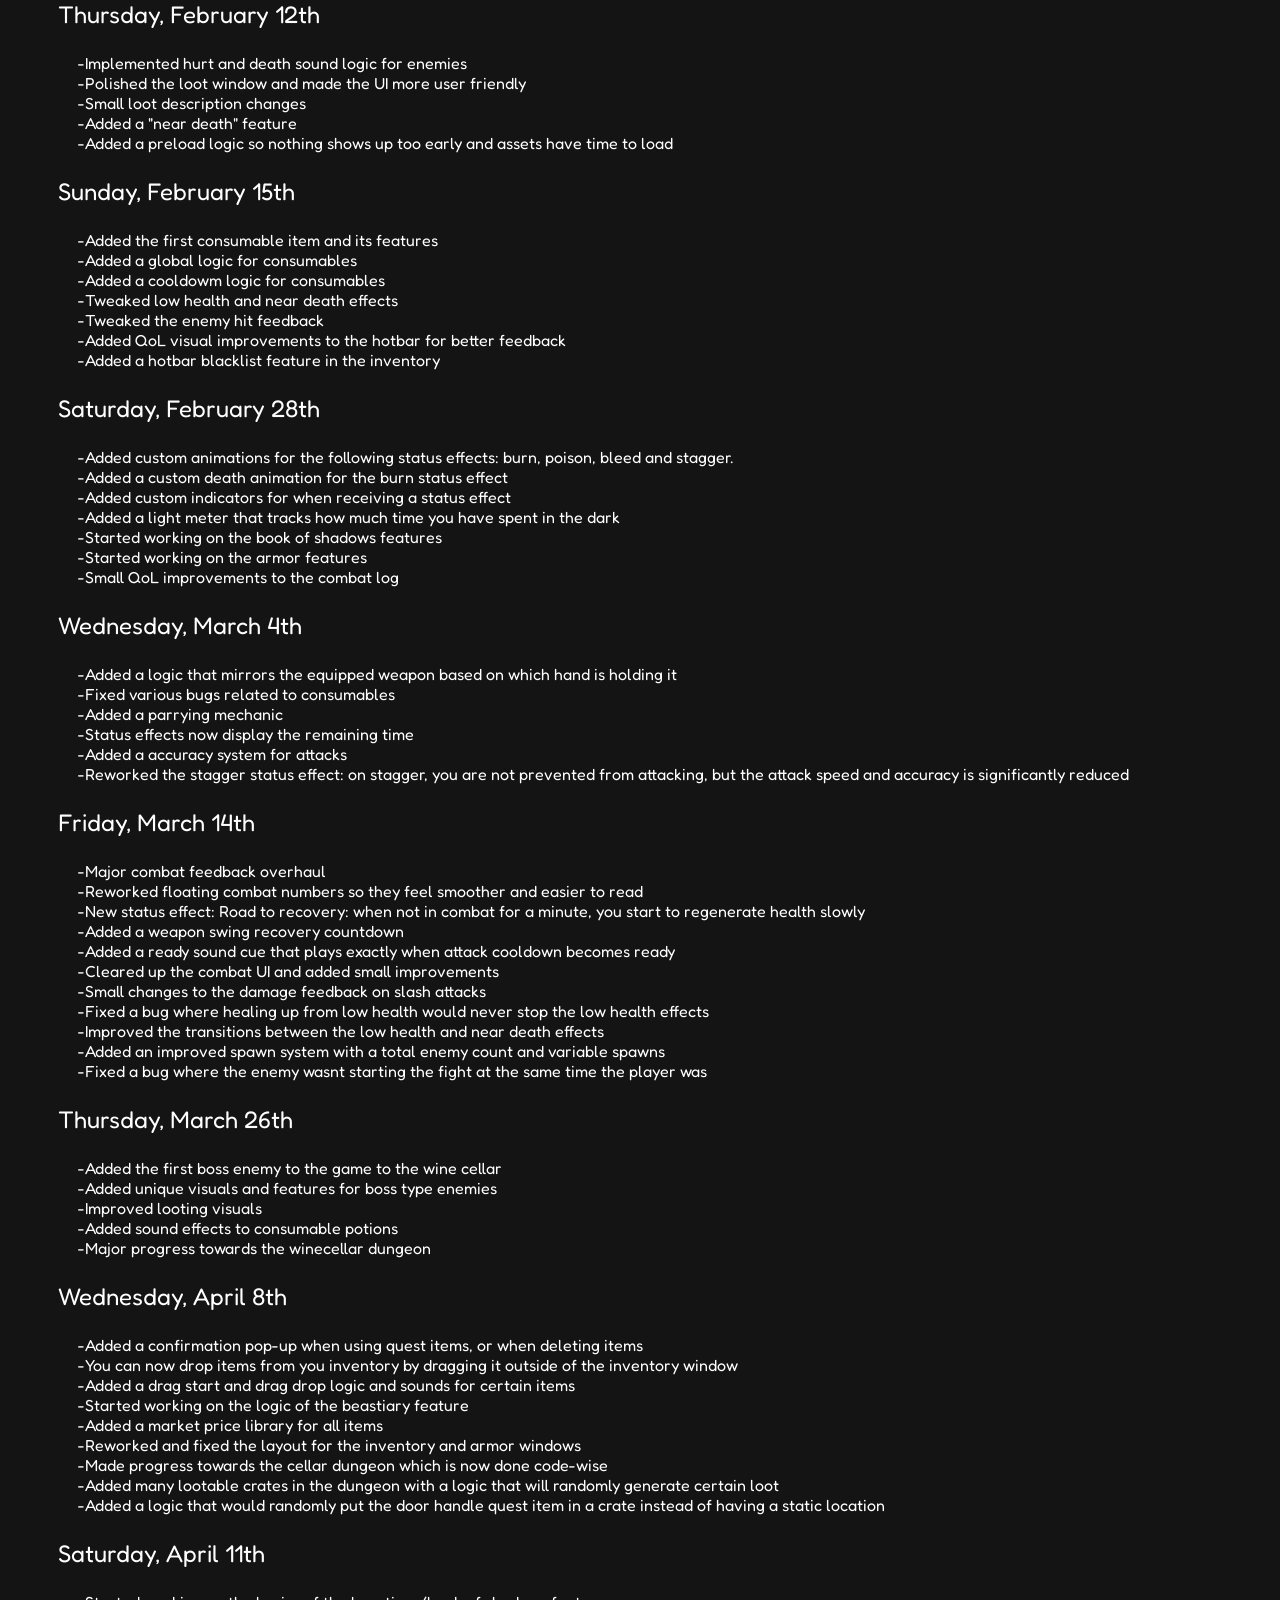
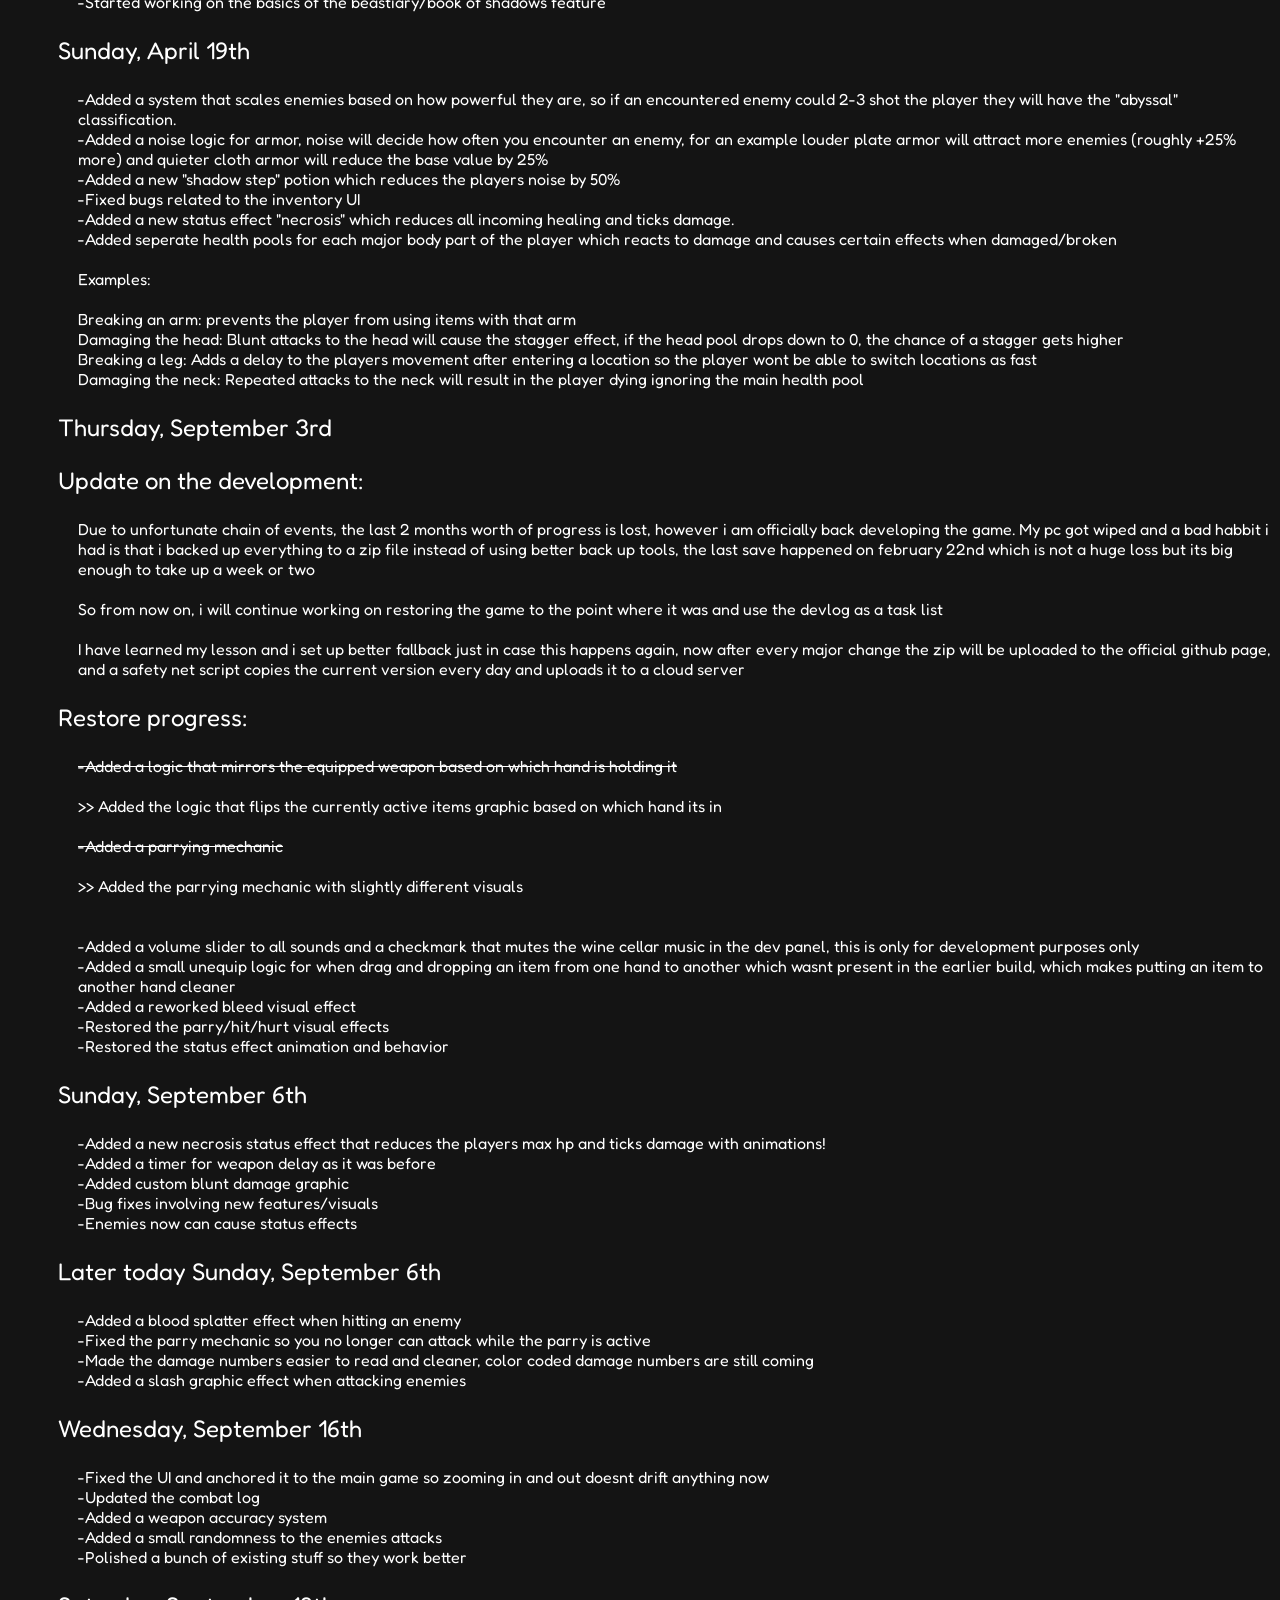
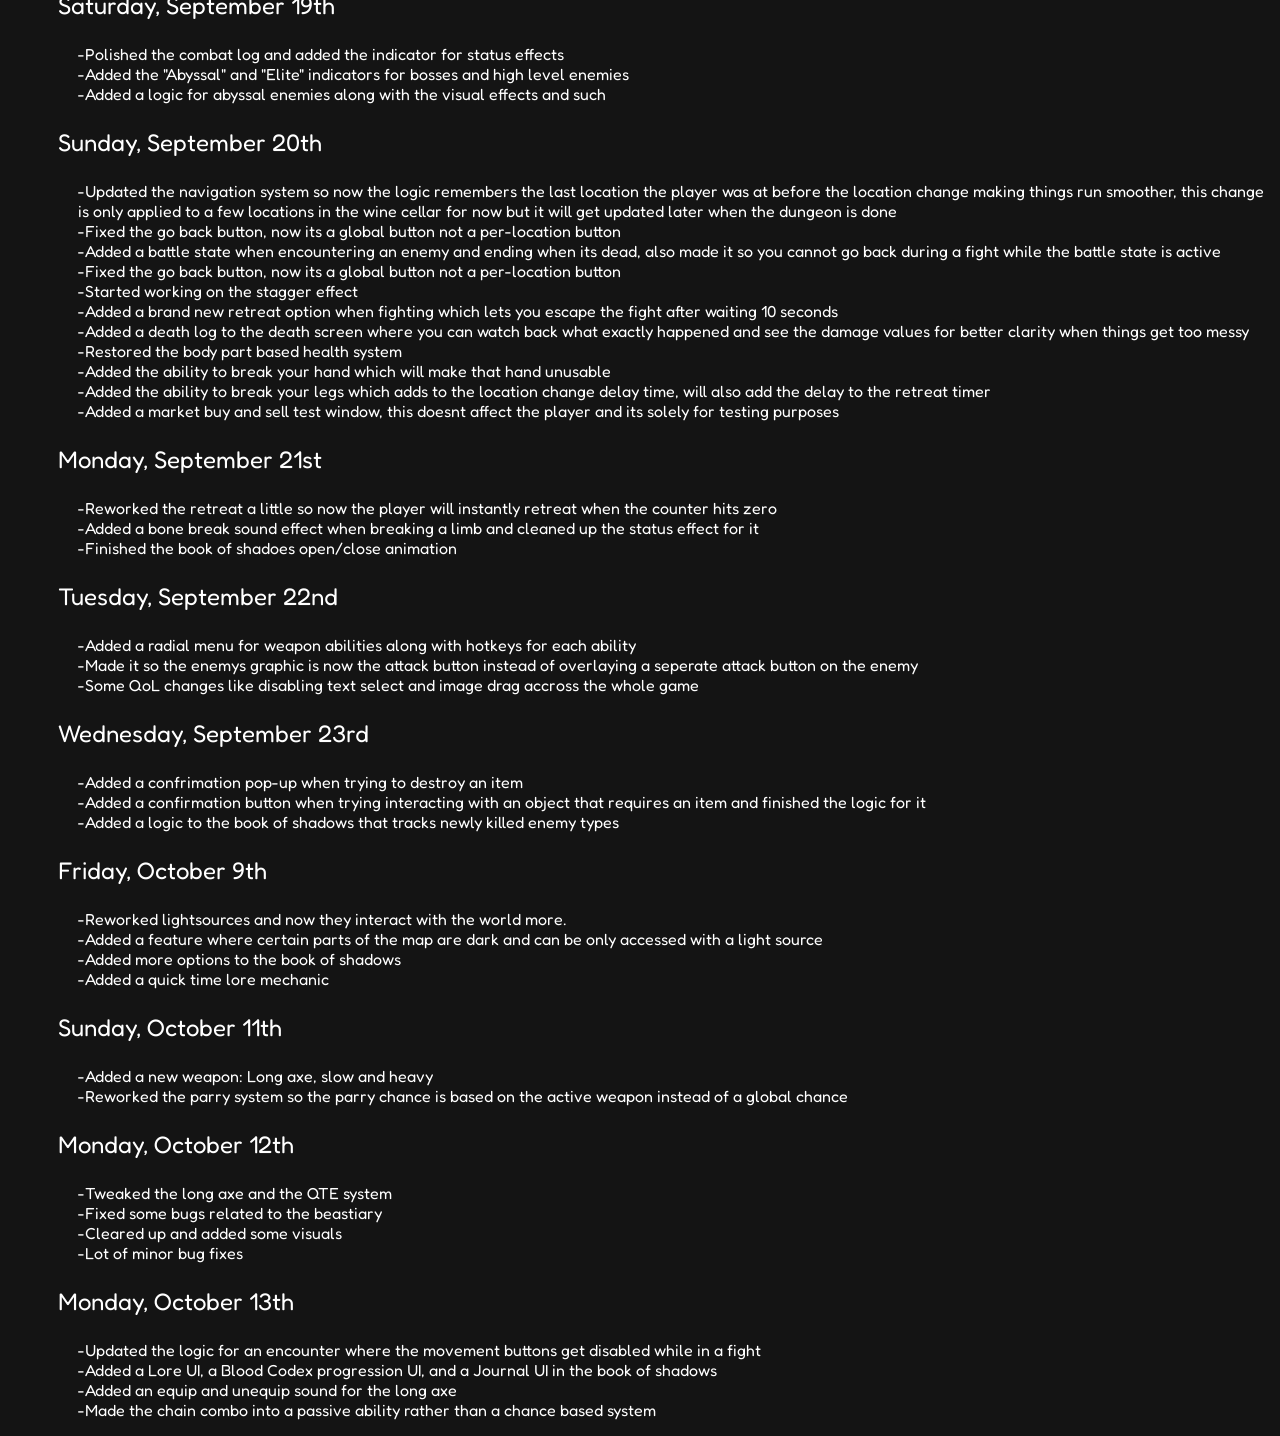
==== commit 8e2d106d: "Update devlog.html" ====
--- a/devlog.html
+++ b/devlog.html
@@ -650,10 +650,21 @@
 
 <div class="logbox">
 <p class="log">-Tweaked the long axe and the QTE system
-  <br>-
   <br>-Fixed some bugs related to the beastiary
   <br>-Cleared up and added some visuals
   <br>-Lot of minor bug fixes
+</p>
+</div>
+
+<div class="datebox">
+<p class="date">Monday, October 13th</p>
+</div>
+
+<div class="logbox">
+<p class="log">-Updated the logic for an encounter where the movement buttons get disabled while in a fight
+  <br>-Added a Lore UI, a Blood Codex progression UI, and a Journal UI in the book of shadows
+  <br>-Added an equip and unequip sound for the long axe
+  <br>-Made the chain combo into a passive ability rather than a chance based system
 </p>
 </div>
 
